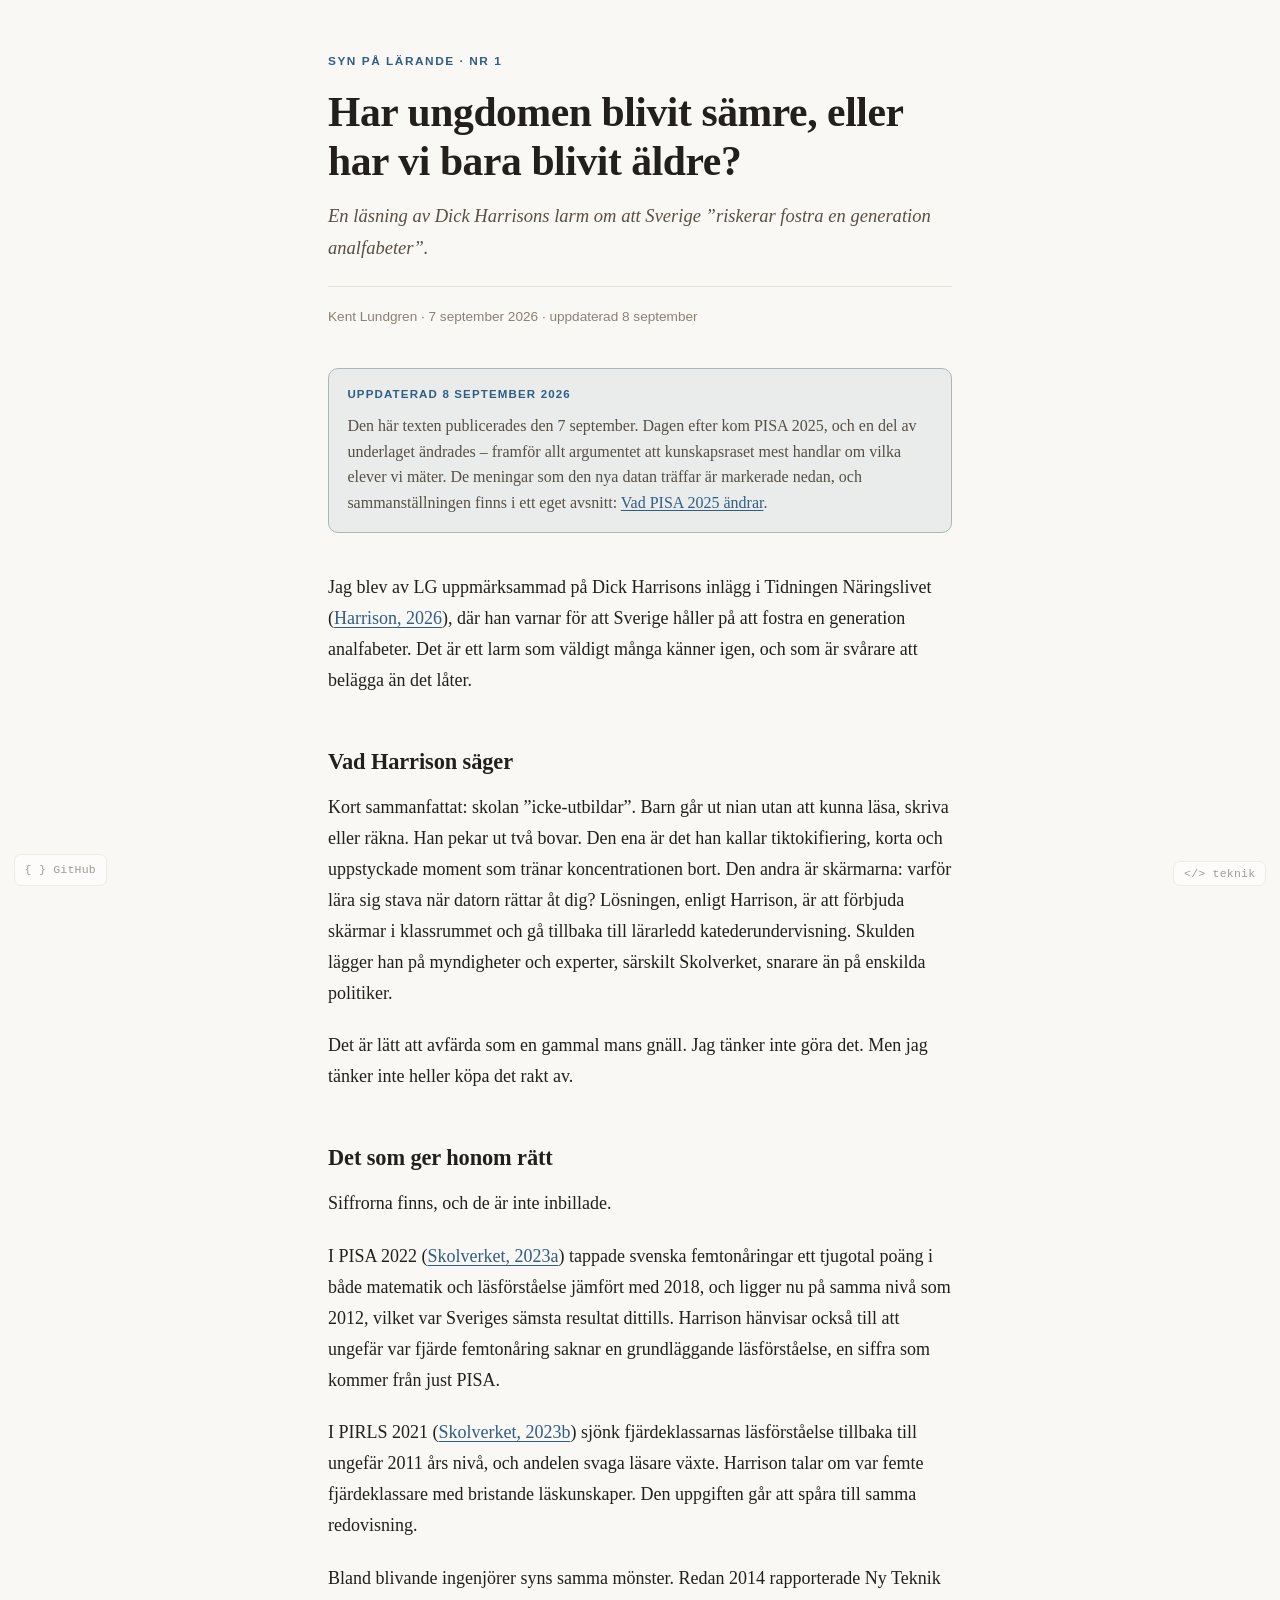
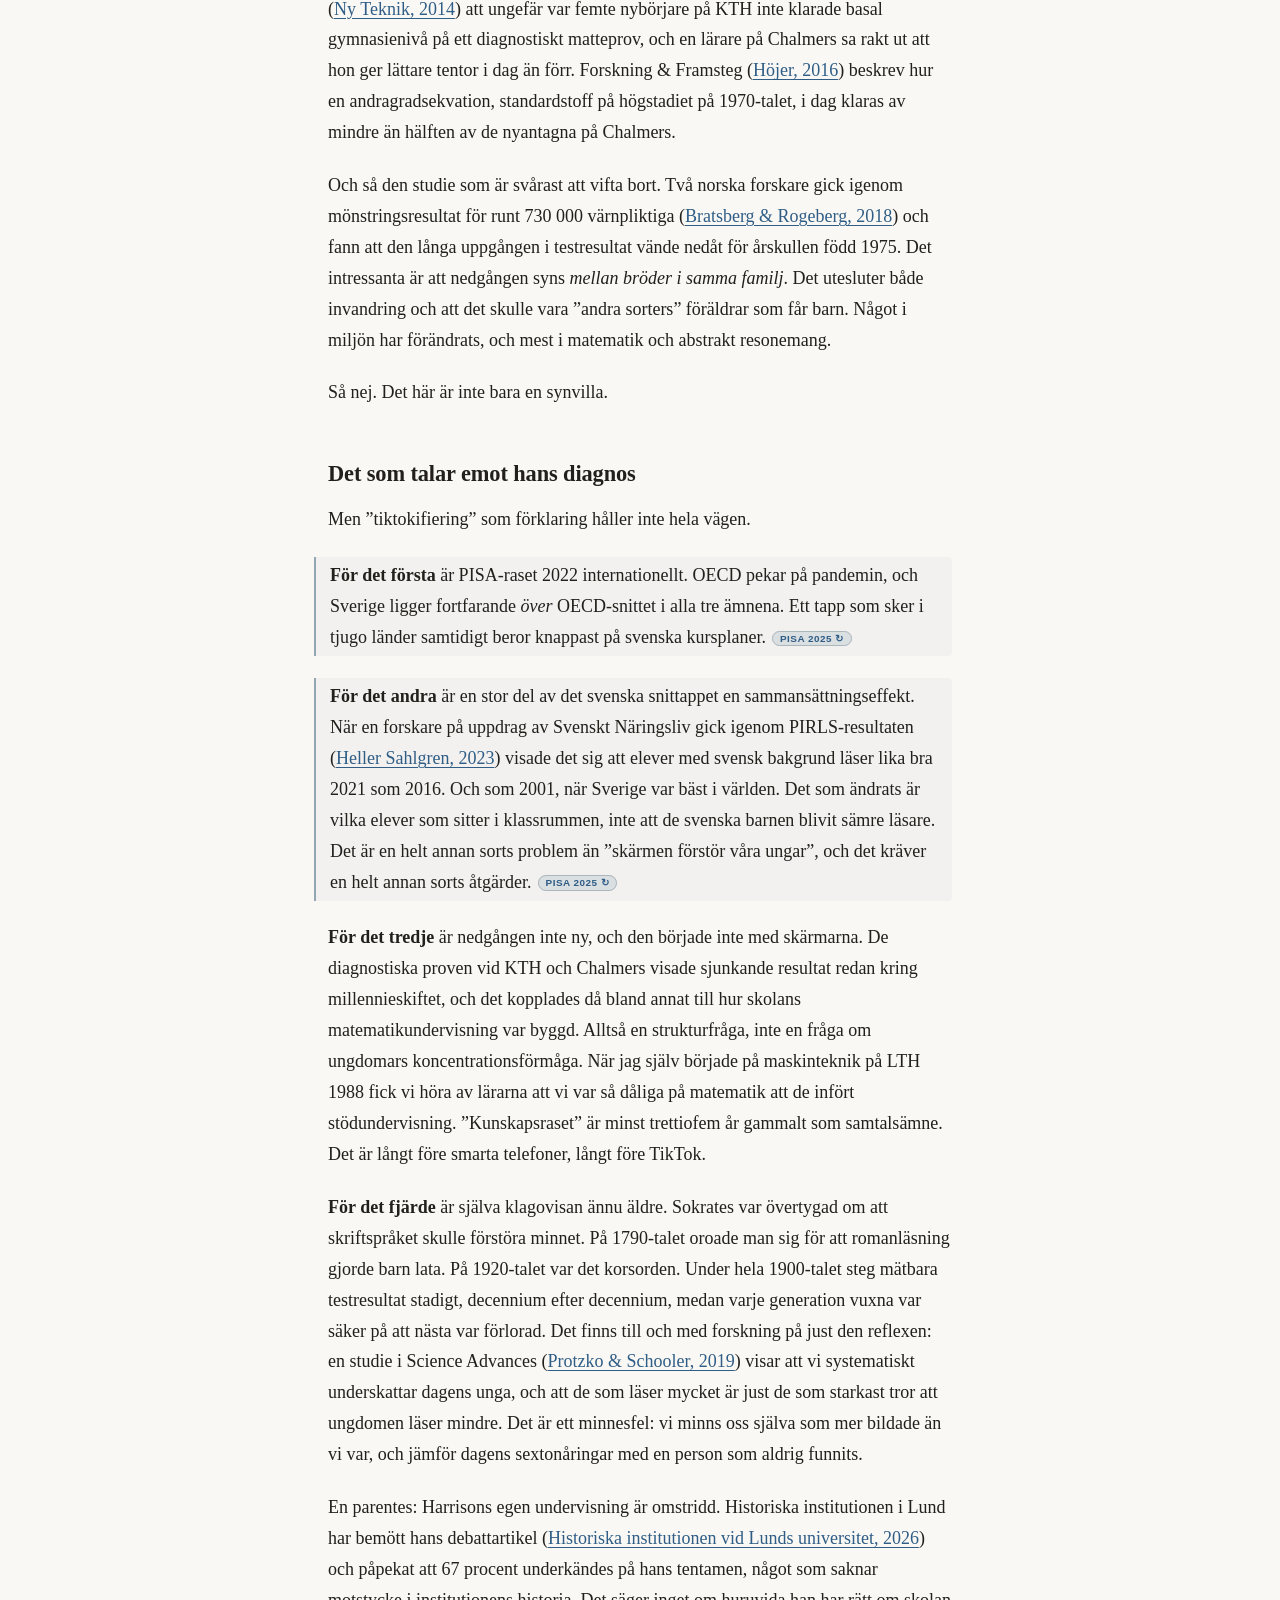
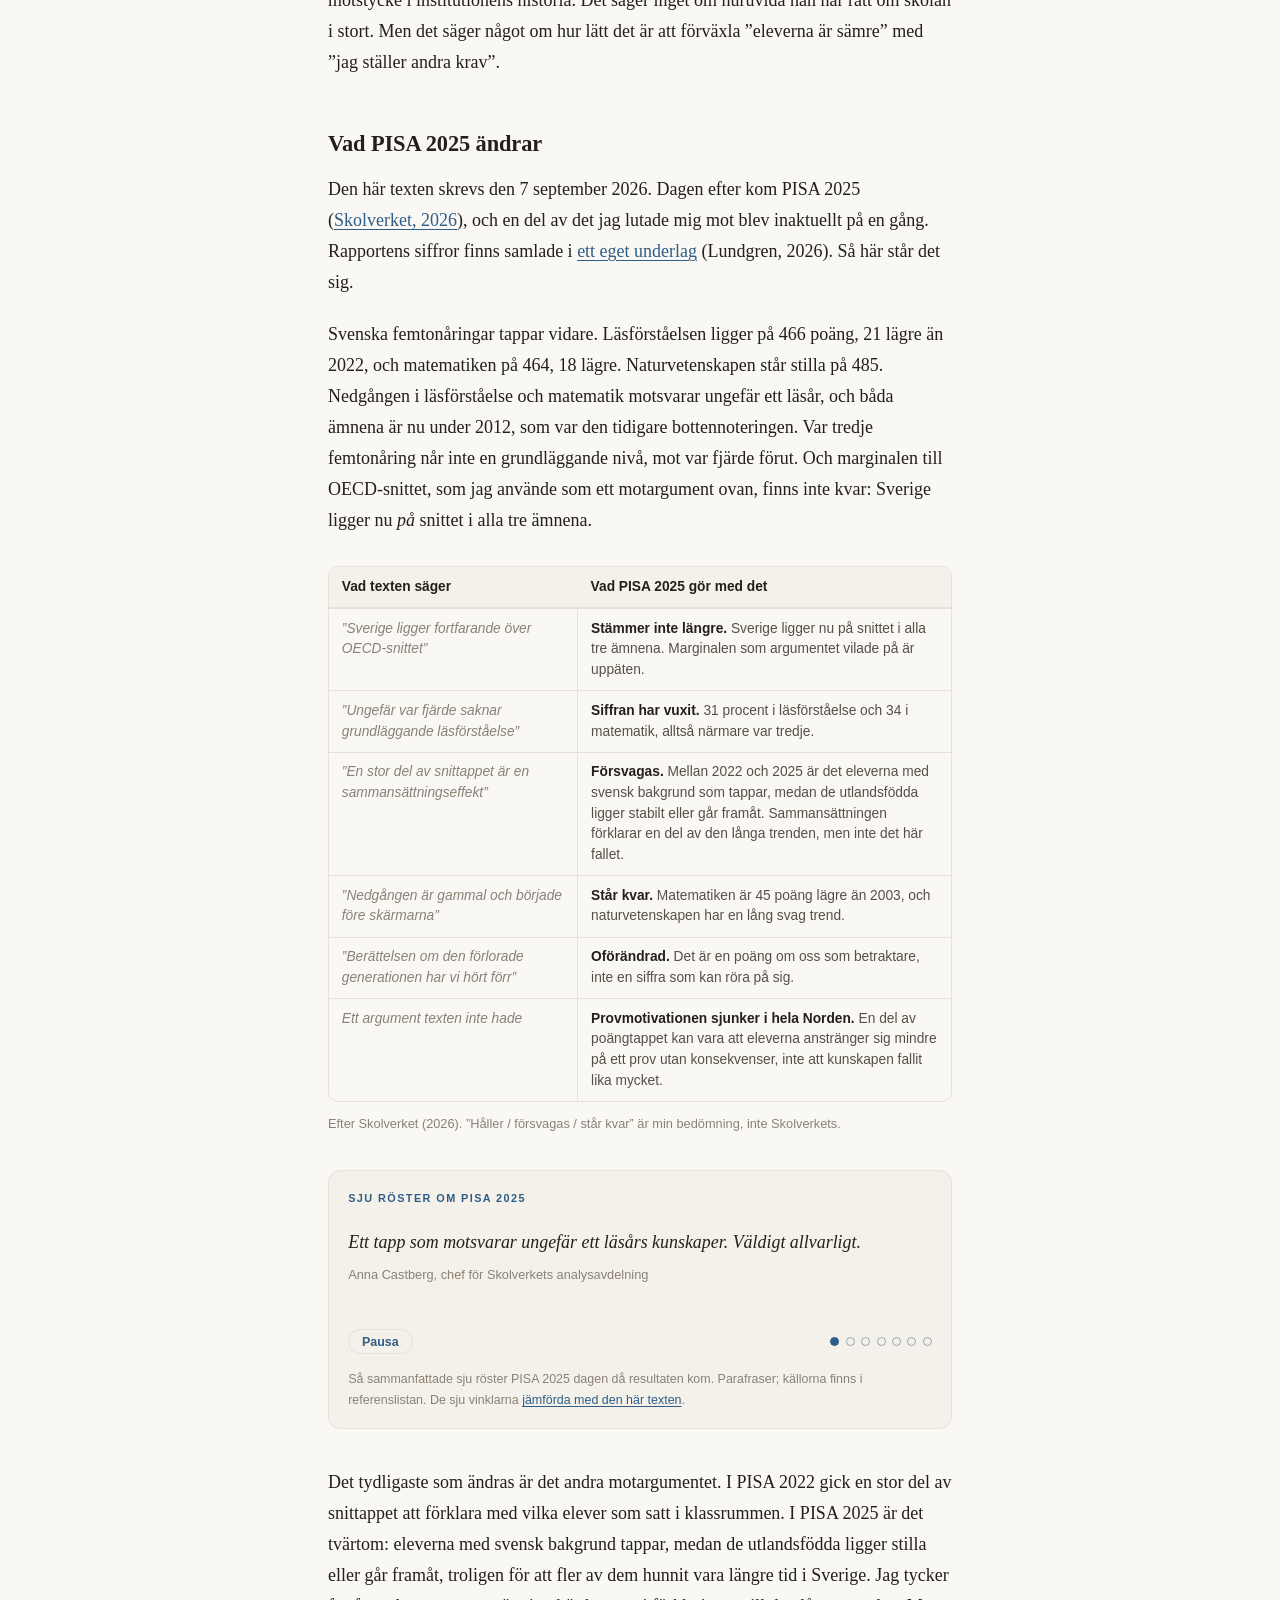
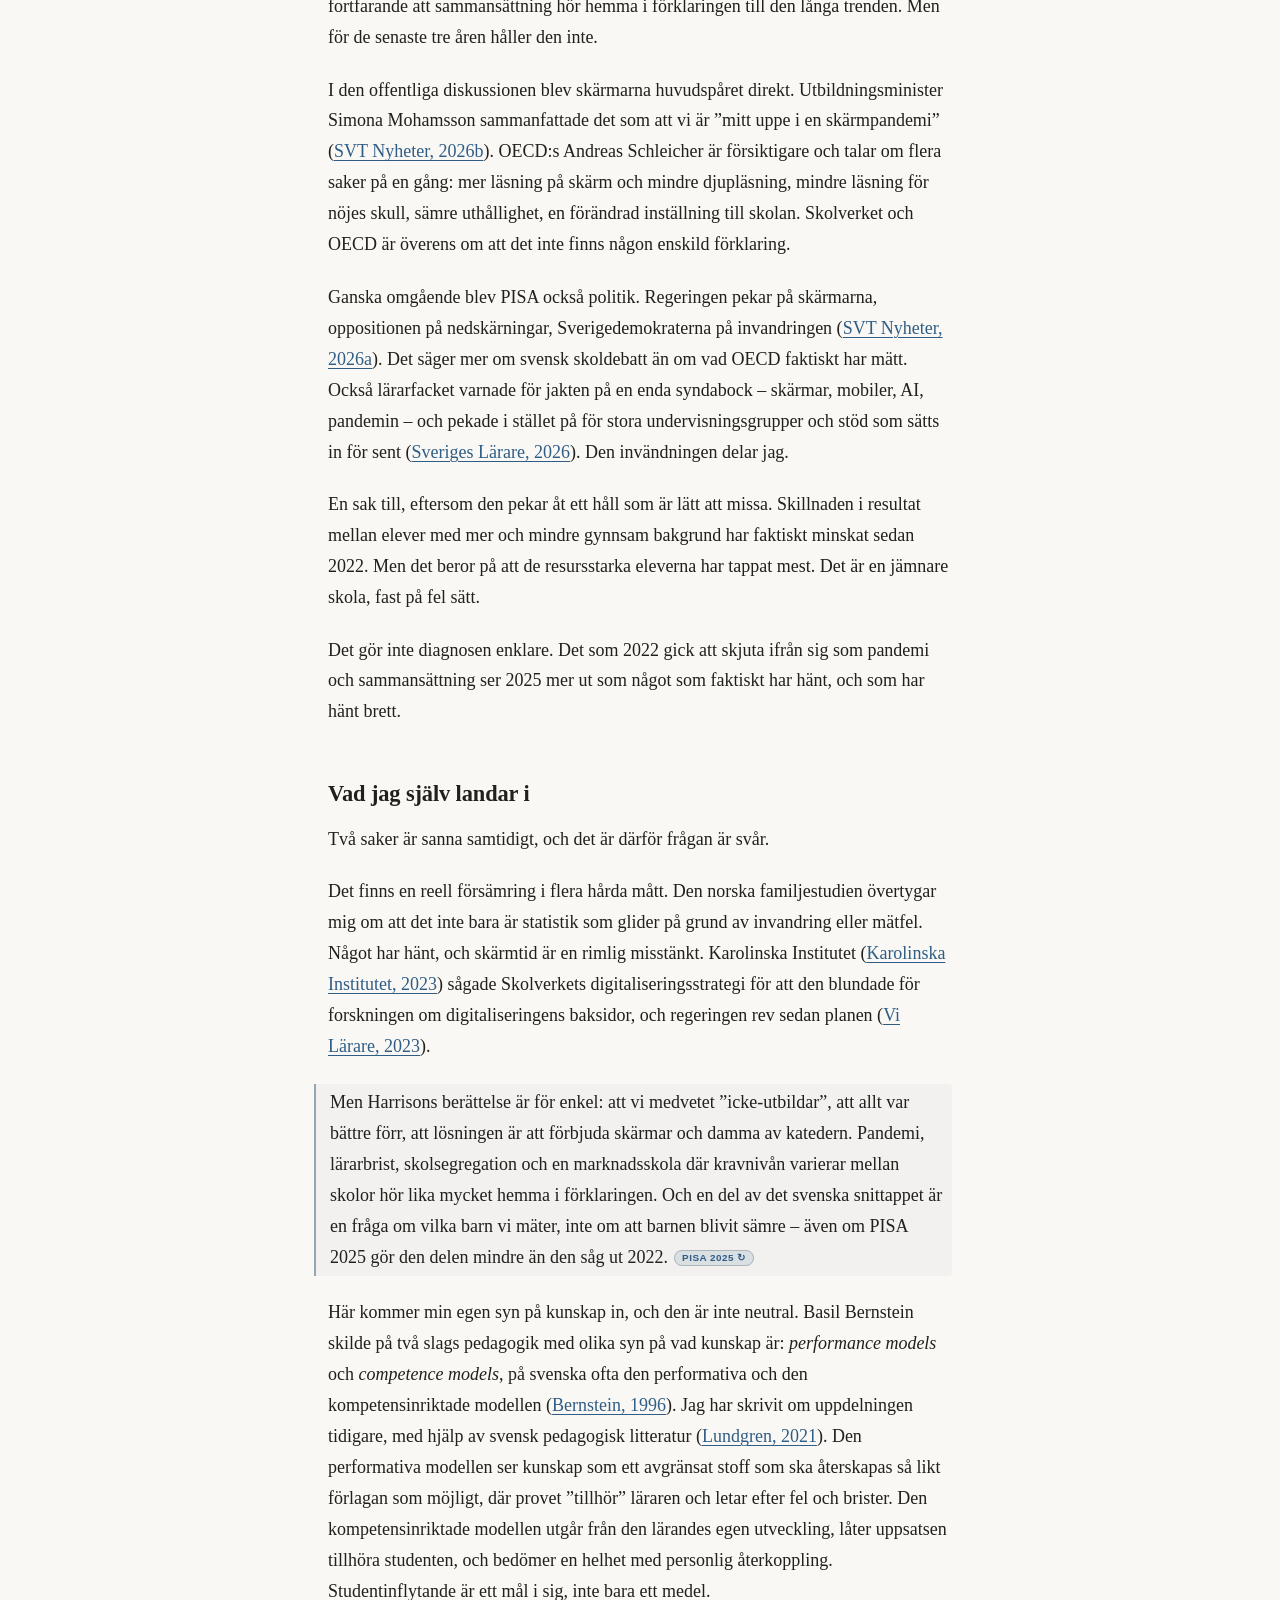
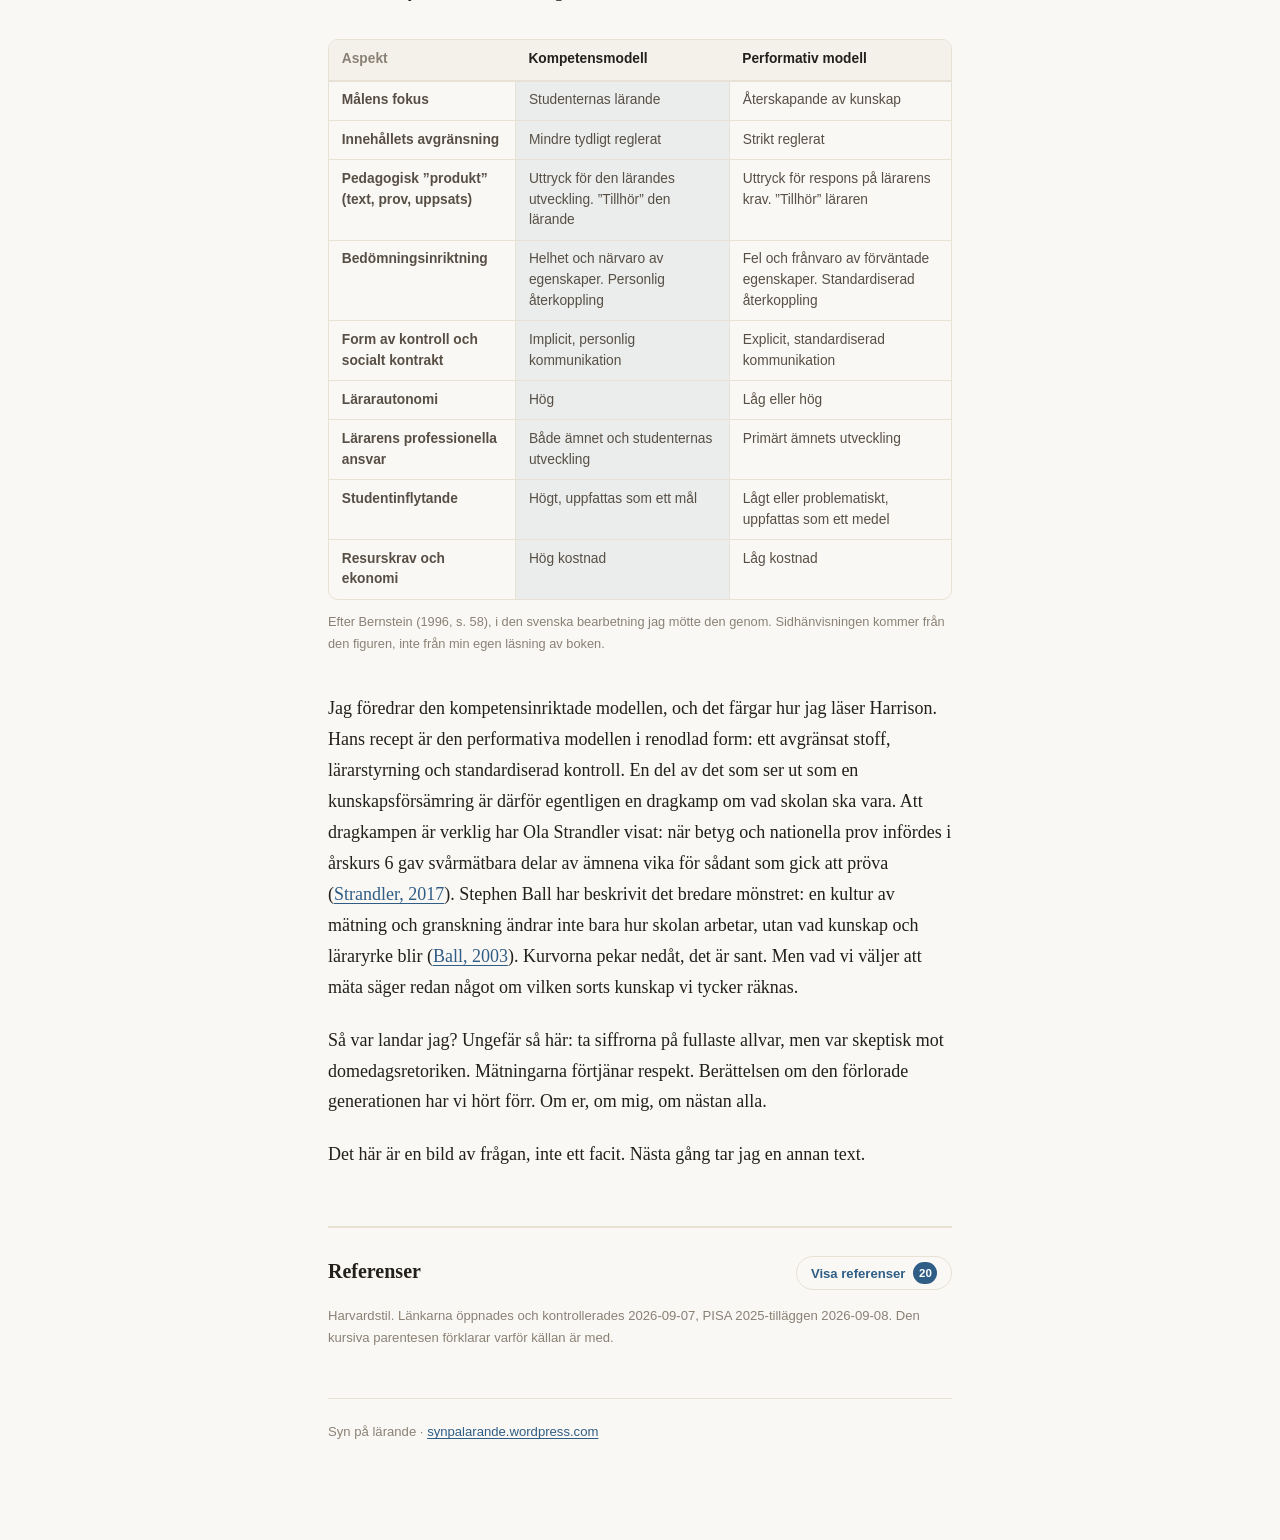
==== synpalarande/Nr1/index.html @ 724ff91c "Update index.html and pisa-2025-media-jamforelse.md for PISA 2025 enhancements - Revised the descrip" ====
<!doctype html>
<html lang="sv">
<head>
<meta charset="utf-8">
<meta name="viewport" content="width=device-width, initial-scale=1">
<title>Har ungdomen blivit sämre? Syn på lärande nr 1</title>
<meta name="description" content="En läsning av Dick Harrisons larm om att Sverige riskerar fostra en generation analfabeter. Argument för och emot, med kontrollerade källor. Uppdaterad med PISA 2025.">
<link rel="stylesheet" href="styles.css">
</head>
<body>
<article class="page">

  <header class="page__header">
    <p class="kicker">Syn på lärande &middot; Nr 1</p>
    <h1>Har ungdomen blivit sämre, eller har vi bara blivit äldre?</h1>
    <p class="lead">En läsning av Dick Harrisons larm om att Sverige &rdquo;riskerar fostra en generation analfabeter&rdquo;.</p>
    <p class="byline">Kent Lundgren &middot; 7 september 2026 &middot; uppdaterad 8 september</p>
  </header>

  <div class="prose">

    <aside class="update" aria-labelledby="update-title">
      <p class="update__flag">Uppdaterad 8 september 2026</p>
      <p id="update-title">Den här texten publicerades den 7 september. Dagen efter kom
      PISA 2025, och en del av underlaget ändrades &ndash; framför allt argumentet att
      kunskapsraset mest handlar om vilka elever vi mäter. De meningar som den nya datan
      träffar är markerade nedan, och sammanställningen finns i ett eget avsnitt:
      <a href="#Pisa2025">Vad PISA 2025 ändrar</a>.</p>
    </aside>

    <p>Jag blev av LG uppmärksammad på Dick Harrisons inlägg i Tidningen
    Näringslivet
    (<a href="https://www.tn.se/arbetsmarknad/49063/dick-harrison-sverige-riskerar-fostra-en-generation-analfabeter/" target="_blank" rel="noopener">Harrison, 2026</a>),
    där han varnar för att Sverige håller på att fostra en generation
    analfabeter. Det är ett larm som väldigt många känner igen, och som är
    svårare att belägga än det låter.</p>

    <h2 id="Harrison">Vad Harrison säger <a class="anchor" href="#Harrison" aria-label="Länk till detta avsnitt">#</a></h2>

    <p>Kort sammanfattat: skolan &rdquo;icke-utbildar&rdquo;. Barn går ut nian
    utan att kunna läsa, skriva eller räkna. Han pekar ut två bovar. Den ena är
    det han kallar tiktokifiering, korta och uppstyckade moment som tränar
    koncentrationen bort. Den andra är skärmarna: varför lära sig stava när
    datorn rättar åt dig? Lösningen, enligt Harrison, är att förbjuda skärmar i
    klassrummet och gå tillbaka till lärarledd katederundervisning. Skulden
    lägger han på myndigheter och experter, särskilt Skolverket, snarare än på
    enskilda politiker.</p>

    <p>Det är lätt att avfärda som en gammal mans gnäll. Jag tänker inte göra
    det. Men jag tänker inte heller köpa det rakt av.</p>

    <h2 id="GerHonomRatt">Det som ger honom rätt <a class="anchor" href="#GerHonomRatt" aria-label="Länk till detta avsnitt">#</a></h2>

    <p>Siffrorna finns, och de är inte inbillade.</p>

    <p>I PISA 2022
    (<a href="https://www.skolverket.se/sok-publikationer/publikationsserier/rapporter/2023/pisa-2022" target="_blank" rel="noopener">Skolverket, 2023a</a>)
    tappade svenska femtonåringar ett tjugotal poäng i både matematik och
    läsförståelse jämfört med 2018, och ligger nu på samma nivå som 2012, vilket
    var Sveriges sämsta resultat dittills. Harrison hänvisar också till att
    ungefär var fjärde femtonåring saknar en grundläggande läsförståelse, en
    siffra som kommer från just PISA.</p>

    <p>I PIRLS 2021
    (<a href="https://www.skolverket.se/sok-publikationer/publikationsserier/rapporter/2023/pirls-2021" target="_blank" rel="noopener">Skolverket, 2023b</a>)
    sjönk fjärdeklassarnas läsförståelse tillbaka till ungefär 2011 års nivå,
    och andelen svaga läsare växte. Harrison talar om var femte fjärdeklassare
    med bristande läskunskaper. Den uppgiften går att spåra till samma
    redovisning.</p>

    <p>Bland blivande ingenjörer syns samma mönster. Redan 2014 rapporterade Ny
    Teknik
    (<a href="https://www.nyteknik.se/digitalisering/dagens-teknologer-urusla-pa-matte-6398783" target="_blank" rel="noopener">Ny Teknik, 2014</a>)
    att ungefär var femte nybörjare på KTH inte klarade basal gymnasienivå på
    ett diagnostiskt matteprov, och en lärare på Chalmers sa rakt ut att hon
    ger lättare tentor i dag än förr. Forskning &amp; Framsteg
    (<a href="https://fof.se/tidning/2016/11/artikel/aven-de-basta-blir-samre" target="_blank" rel="noopener">Höjer, 2016</a>)
    beskrev hur en andragradsekvation, standardstoff på högstadiet på
    1970-talet, i dag klaras av mindre än hälften av de nyantagna på
    Chalmers.</p>

    <p>Och så den studie som är svårast att vifta bort. Två norska forskare gick
    igenom mönstringsresultat för runt 730 000 värnpliktiga
    (<a href="https://doi.org/10.1073/pnas.1718793115" target="_blank" rel="noopener">Bratsberg &amp; Rogeberg, 2018</a>)
    och fann att den långa uppgången i testresultat vände nedåt för årskullen
    född 1975. Det intressanta är att nedgången syns <em>mellan bröder i samma
    familj</em>. Det utesluter både invandring och att det skulle vara
    &rdquo;andra sorters&rdquo; föräldrar som får barn. Något i miljön har
    förändrats, och mest i matematik och abstrakt resonemang.</p>

    <p>Så nej. Det här är inte bara en synvilla.</p>

    <h2 id="TalarEmot">Det som talar emot hans diagnos <a class="anchor" href="#TalarEmot" aria-label="Länk till detta avsnitt">#</a></h2>

    <p>Men &rdquo;tiktokifiering&rdquo; som förklaring håller inte hela vägen.</p>

    <p class="revised"><strong>För det första</strong> är PISA-raset 2022
    internationellt. OECD pekar på pandemin, och Sverige ligger fortfarande
    <em>över</em> OECD-snittet i alla tre ämnena. Ett tapp som sker i tjugo länder
    samtidigt beror knappast på svenska kursplaner.<a class="rev-note" href="#Pisa2025">PISA&nbsp;2025&nbsp;&#8635;</a></p>

    <p class="revised"><strong>För det andra</strong> är en stor del av det svenska
    snittappet en sammansättningseffekt. När en forskare på uppdrag av Svenskt
    Näringsliv gick igenom PIRLS-resultaten
    (<a href="https://www.svensktnaringsliv.se/sakomraden/utbildning/svenska-fjardeklassares-lasforstaelse-trender-och-forklaringar_1204234.html" target="_blank" rel="noopener">Heller Sahlgren, 2023</a>)
    visade det sig att elever med svensk bakgrund läser lika bra 2021 som 2016.
    Och som 2001, när Sverige var bäst i världen. Det som ändrats är vilka
    elever som sitter i klassrummen, inte att de svenska barnen blivit sämre
    läsare. Det är en helt annan sorts problem än &rdquo;skärmen förstör våra
    ungar&rdquo;, och det kräver en helt annan sorts åtgärder.<a class="rev-note" href="#Pisa2025">PISA&nbsp;2025&nbsp;&#8635;</a></p>

    <p><strong>För det tredje</strong> är nedgången inte ny, och den började
    inte med skärmarna. De diagnostiska proven vid KTH och Chalmers visade
    sjunkande resultat redan kring millennieskiftet, och det kopplades då bland
    annat till hur skolans matematikundervisning var byggd. Alltså en
    strukturfråga, inte en fråga om ungdomars koncentrationsförmåga. När jag
    själv började på maskinteknik på LTH 1988 fick vi höra av lärarna att vi
    var så dåliga på matematik att de infört stödundervisning.
    &rdquo;Kunskapsraset&rdquo; är minst trettiofem år gammalt som samtalsämne.
    Det är långt före smarta telefoner, långt före TikTok.</p>

    <p><strong>För det fjärde</strong> är själva klagovisan ännu äldre. Sokrates
    var övertygad om att skriftspråket skulle förstöra minnet. På 1790-talet
    oroade man sig för att romanläsning gjorde barn lata. På 1920-talet var det
    korsorden. Under hela 1900-talet steg mätbara testresultat stadigt,
    decennium efter decennium, medan varje generation vuxna var säker på att
    nästa var förlorad. Det finns till och med forskning på just den reflexen:
    en studie i Science Advances
    (<a href="https://doi.org/10.1126/sciadv.aav5916" target="_blank" rel="noopener">Protzko &amp; Schooler, 2019</a>)
    visar att vi systematiskt underskattar dagens unga, och att de som läser
    mycket är just de som starkast tror att ungdomen läser mindre. Det är ett
    minnesfel: vi minns oss själva som mer bildade än vi var, och jämför dagens
    sextonåringar med en person som aldrig funnits.</p>

    <p>En parentes: Harrisons egen undervisning är omstridd. Historiska
    institutionen i Lund har bemött hans debattartikel
    (<a href="https://www.historiska.lu.se/article/historiska-institutionens-svar-paa-dick-harrisons-debattartikel-i-svd/" target="_blank" rel="noopener">Historiska institutionen vid Lunds universitet, 2026</a>)
    och påpekat att 67 procent underkändes på hans tentamen, något som saknar
    motstycke i institutionens historia. Det säger inget om huruvida han har
    rätt om skolan i stort. Men det säger något om hur lätt det är att förväxla
    &rdquo;eleverna är sämre&rdquo; med &rdquo;jag ställer andra krav&rdquo;.</p>

    <h2 id="Pisa2025">Vad PISA 2025 ändrar <a class="anchor" href="#Pisa2025" aria-label="Länk till detta avsnitt">#</a></h2>

    <p>Den här texten skrevs den 7 september 2026. Dagen efter kom PISA 2025
    (<a href="https://www.skolverket.se/sok-publikationer/publikationsserier/rapporter/2026/pisa-2025" target="_blank" rel="noopener">Skolverket, 2026</a>),
    och en del av det jag lutade mig mot blev inaktuellt på en gång. Rapportens siffror
    finns samlade i
    <a href="https://github.com/kentlundgren/Studier/blob/main/synpalarande/Nr1/pisa-2025-sammanfattning.md" target="_blank" rel="noopener">ett eget underlag</a>
    (Lundgren, 2026). Så här står det sig.</p>

    <p>Svenska femtonåringar tappar vidare. Läsförståelsen ligger på 466 poäng, 21
    lägre än 2022, och matematiken på 464, 18 lägre. Naturvetenskapen står stilla på
    485. Nedgången i läsförståelse och matematik motsvarar ungefär ett läsår, och båda
    ämnena är nu under 2012, som var den tidigare bottennoteringen. Var tredje
    femtonåring når inte en grundläggande nivå, mot var fjärde förut. Och marginalen
    till OECD-snittet, som jag använde som ett motargument ovan, finns inte kvar:
    Sverige ligger nu <em>på</em> snittet i alla tre ämnena.</p>

    <figure class="changes">
      <div class="changes__scroll">
        <table>
          <thead>
            <tr>
              <th scope="col">Vad texten säger</th>
              <th scope="col">Vad PISA 2025 gör med det</th>
            </tr>
          </thead>
          <tbody>
            <tr>
              <td>&rdquo;Sverige ligger fortfarande över OECD-snittet&rdquo;</td>
              <td><b>Stämmer inte längre.</b> Sverige ligger nu på snittet i alla tre
              ämnena. Marginalen som argumentet vilade på är uppäten.</td>
            </tr>
            <tr>
              <td>&rdquo;Ungefär var fjärde saknar grundläggande läsförståelse&rdquo;</td>
              <td><b>Siffran har vuxit.</b> 31 procent i läsförståelse och 34 i
              matematik, alltså närmare var tredje.</td>
            </tr>
            <tr>
              <td>&rdquo;En stor del av snittappet är en sammansättningseffekt&rdquo;</td>
              <td><b>Försvagas.</b> Mellan 2022 och 2025 är det eleverna med svensk
              bakgrund som tappar, medan de utlandsfödda ligger stabilt eller går
              framåt. Sammansättningen förklarar en del av den långa trenden, men inte
              det här fallet.</td>
            </tr>
            <tr>
              <td>&rdquo;Nedgången är gammal och började före skärmarna&rdquo;</td>
              <td><b>Står kvar.</b> Matematiken är 45 poäng lägre än 2003, och
              naturvetenskapen har en lång svag trend.</td>
            </tr>
            <tr>
              <td>&rdquo;Berättelsen om den förlorade generationen har vi hört förr&rdquo;</td>
              <td><b>Oförändrad.</b> Det är en poäng om oss som betraktare, inte en
              siffra som kan röra på sig.</td>
            </tr>
            <tr>
              <td>Ett argument texten inte hade</td>
              <td><b>Provmotivationen sjunker i hela Norden.</b> En del av poängtappet
              kan vara att eleverna anstränger sig mindre på ett prov utan
              konsekvenser, inte att kunskapen fallit lika mycket.</td>
            </tr>
          </tbody>
        </table>
      </div>
      <figcaption>Efter Skolverket (2026). &rdquo;Håller / försvagas / står kvar&rdquo;
      är min bedömning, inte Skolverkets.</figcaption>
    </figure>

    <figure class="voices" aria-label="Sju röster om PISA 2025">
      <p class="voices__kicker">Sju röster om PISA 2025</p>
      <div class="voices__frame">
        <ul class="voices__list" id="voicesList">
          <li class="voices__item is-active">
            <blockquote>Ett tapp som motsvarar ungefär ett läsårs kunskaper. Väldigt allvarligt.</blockquote>
            <cite>Anna Castberg, chef för Skolverkets analysavdelning</cite>
          </li>
          <li class="voices__item">
            <blockquote>Ingen enskild förklaring. Mer skärmläsning, mindre lustläsning, sämre uthållighet, en ändrad syn på skolan.</blockquote>
            <cite>Andreas Schleicher, utbildningschef på OECD</cite>
          </li>
          <li class="voices__item">
            <blockquote>Vi är mitt uppe i en skärmpandemi.</blockquote>
            <cite>Simona Mohamsson (L), utbildningsminister</cite>
          </li>
          <li class="voices__item">
            <blockquote>Ett nationellt nödläge. Regeringen har svikit skolan med nedskärningar i stället för satsningar.</blockquote>
            <cite>Magdalena Andersson (S), oppositionsledare</cite>
          </li>
          <li class="voices__item">
            <blockquote>Massinvandringen är den viktigaste förklaringen till tappet.</blockquote>
            <cite>Jimmie Åkesson (SD), partiledare</cite>
          </li>
          <li class="voices__item">
            <blockquote>Inga fler bortförklaringar. Mindre grupper och stöd i tid, inte jakt på syndabockar.</blockquote>
            <cite>Anna Olskog, ordförande för Sveriges Lärare</cite>
          </li>
          <li class="voices__item">
            <blockquote>Ta siffrorna på fullaste allvar. Var skeptisk mot domedagsretoriken.</blockquote>
            <cite>Kent Lundgren, den här texten</cite>
          </li>
        </ul>
      </div>
      <div class="voices__controls">
        <button type="button" class="voices__toggle" id="voicesToggle" aria-label="Pausa den växlande skylten">Pausa</button>
        <div class="voices__dots" id="voicesDots" aria-label="Välj röst"></div>
      </div>
      <figcaption>Så sammanfattade sju röster PISA 2025 dagen då resultaten kom.
      Parafraser; källorna finns i referenslistan. De sju vinklarna
      <a href="https://github.com/kentlundgren/Studier/blob/main/synpalarande/Nr1/pisa-2025-media-jamforelse.md" target="_blank" rel="noopener">jämförda med den här texten</a>.</figcaption>
    </figure>

    <p>Det tydligaste som ändras är det andra motargumentet. I PISA 2022 gick en stor
    del av snittappet att förklara med vilka elever som satt i klassrummen. I PISA 2025
    är det tvärtom: eleverna med svensk bakgrund tappar, medan de utlandsfödda ligger
    stilla eller går framåt, troligen för att fler av dem hunnit vara längre tid i
    Sverige. Jag tycker fortfarande att sammansättning hör hemma i förklaringen till
    den långa trenden. Men för de senaste tre åren håller den inte.</p>

    <p>I den offentliga diskussionen blev skärmarna huvudspåret direkt.
    Utbildningsminister Simona Mohamsson sammanfattade det som att vi är &rdquo;mitt
    uppe i en skärmpandemi&rdquo;
    (<a href="https://www.svt.se/nyheter/inrikes/historiskt-daligt-resultat-i-arets-pisa-matning" target="_blank" rel="noopener">SVT Nyheter, 2026b</a>).
    OECD:s Andreas Schleicher är försiktigare och talar om flera saker på en gång: mer
    läsning på skärm och mindre djupläsning, mindre läsning för nöjes skull, sämre
    uthållighet, en förändrad inställning till skolan. Skolverket och OECD är överens
    om att det inte finns någon enskild förklaring.</p>

    <p>Ganska omgående blev PISA också politik. Regeringen pekar på skärmarna,
    oppositionen på nedskärningar, Sverigedemokraterna på invandringen
    (<a href="https://www.svt.se/nyheter/inrikes/andersson-s-om-pisaresultatet-nationellt-nodlage" target="_blank" rel="noopener">SVT Nyheter, 2026a</a>).
    Det säger mer om svensk skoldebatt än om vad OECD faktiskt har mätt. Också
    lärarfacket varnade för jakten på en enda syndabock &ndash; skärmar, mobiler, AI,
    pandemin &ndash; och pekade i stället på för stora undervisningsgrupper och stöd
    som sätts in för sent
    (<a href="https://www.svt.se/nyheter/inrikes/sveriges-larare-kraver-atgarder-man-har-gjort-fel-prioriteringar" target="_blank" rel="noopener">Sveriges Lärare, 2026</a>).
    Den invändningen delar jag.</p>

    <p>En sak till, eftersom den pekar åt ett håll som är lätt att missa. Skillnaden i
    resultat mellan elever med mer och mindre gynnsam bakgrund har faktiskt minskat
    sedan 2022. Men det beror på att de resursstarka eleverna har tappat mest. Det är
    en jämnare skola, fast på fel sätt.</p>

    <p>Det gör inte diagnosen enklare. Det som 2022 gick att skjuta ifrån sig som
    pandemi och sammansättning ser 2025 mer ut som något som faktiskt har hänt, och
    som har hänt brett.</p>

    <h2 id="VadJagLandarI">Vad jag själv landar i <a class="anchor" href="#VadJagLandarI" aria-label="Länk till detta avsnitt">#</a></h2>

    <p>Två saker är sanna samtidigt, och det är därför frågan är svår.</p>

    <p>Det finns en reell försämring i flera hårda mått. Den norska
    familjestudien övertygar mig om att det inte bara är statistik som glider på
    grund av invandring eller mätfel. Något har hänt, och skärmtid är en rimlig
    misstänkt. Karolinska Institutet
    (<a href="https://www.regeringen.se/contentassets/d818e658071b49cbb1a75a6b11fa725d/karolinskainstitutet.pdf" target="_blank" rel="noopener">Karolinska Institutet, 2023</a>)
    sågade Skolverkets digitaliseringsstrategi för att den blundade för
    forskningen om digitaliseringens baksidor, och regeringen rev sedan planen
    (<a href="https://www.vilarare.se/nyheter/digitalisering/efter-kritiken-regeringen-river-skolverkets-digitala-plan/" target="_blank" rel="noopener">Vi Lärare, 2023</a>).</p>

    <p class="revised">Men Harrisons berättelse är för enkel: att vi medvetet
    &rdquo;icke-utbildar&rdquo;, att allt var bättre förr, att lösningen är att
    förbjuda skärmar och damma av katedern. Pandemi, lärarbrist, skolsegregation
    och en marknadsskola där kravnivån varierar mellan skolor hör lika mycket
    hemma i förklaringen. Och en del av det svenska snittappet är en fråga om vilka
    barn vi mäter, inte om att barnen blivit sämre &ndash; även om PISA 2025 gör den
    delen mindre än den såg ut 2022.<a class="rev-note" href="#Pisa2025">PISA&nbsp;2025&nbsp;&#8635;</a></p>

    <p>Här kommer min egen syn på kunskap in, och den är inte neutral. Basil
    Bernstein skilde på två slags pedagogik med olika syn på vad kunskap är:
    <em>performance models</em> och <em>competence models</em>, på svenska ofta
    den performativa och den kompetensinriktade modellen
    (<a href="https://archive.org/details/pedagogysymbolic0000bern" target="_blank" rel="noopener">Bernstein, 1996</a>).
    Jag har skrivit om uppdelningen tidigare, med hjälp av svensk pedagogisk
    litteratur
    (<a href="https://synpalarande.wordpress.com/2021/02/10/larande-performativ-diskurs-eller-performativ-karaktar/" target="_blank" rel="noopener">Lundgren, 2021</a>).
    Den performativa modellen ser kunskap som ett avgränsat stoff som ska
    återskapas så likt förlagan som möjligt, där provet &rdquo;tillhör&rdquo;
    läraren och letar efter fel och brister. Den kompetensinriktade modellen
    utgår från den lärandes egen utveckling, låter uppsatsen tillhöra studenten,
    och bedömer en helhet med personlig återkoppling. Studentinflytande är ett
    mål i sig, inte bara ett medel.</p>

    <figure class="compare">
      <div class="compare__scroll">
        <table>
          <thead>
            <tr>
              <th scope="col">Aspekt</th>
              <th scope="col">Kompetensmodell</th>
              <th scope="col">Performativ modell</th>
            </tr>
          </thead>
          <tbody>
            <tr>
              <th scope="row">Målens fokus</th>
              <td>Studenternas lärande</td>
              <td>Återskapande av kunskap</td>
            </tr>
            <tr>
              <th scope="row">Innehållets avgränsning</th>
              <td>Mindre tydligt reglerat</td>
              <td>Strikt reglerat</td>
            </tr>
            <tr>
              <th scope="row">Pedagogisk &rdquo;produkt&rdquo; (text, prov, uppsats)</th>
              <td>Uttryck för den lärandes utveckling. &rdquo;Tillhör&rdquo; den lärande</td>
              <td>Uttryck för respons på lärarens krav. &rdquo;Tillhör&rdquo; läraren</td>
            </tr>
            <tr>
              <th scope="row">Bedömningsinriktning</th>
              <td>Helhet och närvaro av egenskaper. Personlig återkoppling</td>
              <td>Fel och frånvaro av förväntade egenskaper. Standardiserad återkoppling</td>
            </tr>
            <tr>
              <th scope="row">Form av kontroll och socialt kontrakt</th>
              <td>Implicit, personlig kommunikation</td>
              <td>Explicit, standardiserad kommunikation</td>
            </tr>
            <tr>
              <th scope="row">Lärarautonomi</th>
              <td>Hög</td>
              <td>Låg eller hög</td>
            </tr>
            <tr>
              <th scope="row">Lärarens professionella ansvar</th>
              <td>Både ämnet och studenternas utveckling</td>
              <td>Primärt ämnets utveckling</td>
            </tr>
            <tr>
              <th scope="row">Studentinflytande</th>
              <td>Högt, uppfattas som ett mål</td>
              <td>Lågt eller problematiskt, uppfattas som ett medel</td>
            </tr>
            <tr>
              <th scope="row">Resurskrav och ekonomi</th>
              <td>Hög kostnad</td>
              <td>Låg kostnad</td>
            </tr>
          </tbody>
        </table>
      </div>
      <figcaption>Efter Bernstein (1996, s. 58), i den svenska bearbetning jag
      mötte den genom. Sidhänvisningen kommer från den figuren, inte från min
      egen läsning av boken.</figcaption>
    </figure>

    <p>Jag föredrar den kompetensinriktade modellen, och det färgar hur jag
    läser Harrison. Hans recept är den performativa modellen i renodlad form:
    ett avgränsat stoff, lärarstyrning och standardiserad kontroll. En del av
    det som ser ut som en kunskapsförsämring är därför egentligen en dragkamp
    om vad skolan ska vara. Att dragkampen är verklig har Ola Strandler visat:
    när betyg och nationella prov infördes i årskurs 6 gav svårmätbara delar av
    ämnena vika för sådant som gick att pröva
    (<a href="https://www.skolporten.se/forskning/avhandling/performativa-lararpraktiker/" target="_blank" rel="noopener">Strandler, 2017</a>).
    Stephen Ball har beskrivit det bredare mönstret: en kultur av mätning och
    granskning ändrar inte bara hur skolan arbetar, utan vad kunskap och
    läraryrke blir
    (<a href="https://doi.org/10.1080/0268093022000043065" target="_blank" rel="noopener">Ball, 2003</a>).
    Kurvorna pekar nedåt, det är sant. Men vad vi väljer att mäta säger redan
    något om vilken sorts kunskap vi tycker räknas.</p>

    <p>Så var landar jag? Ungefär så här: ta siffrorna på fullaste allvar, men
    var skeptisk mot domedagsretoriken. Mätningarna förtjänar respekt.
    Berättelsen om den förlorade generationen har vi hört förr. Om er, om mig,
    om nästan alla.</p>

    <p>Det här är en bild av frågan, inte ett facit. Nästa gång tar jag en annan
    text.</p>

  </div>

  <section class="refs" aria-labelledby="Referenser">
    <div class="refs__bar">
      <h2 id="Referenser">Referenser <a class="anchor" href="#Referenser" aria-label="Länk till detta avsnitt">#</a></h2>
      <button type="button" class="refs__toggle" id="refsToggle" aria-expanded="true" aria-controls="refs-list">
        <span class="refs__toggle-text">Dölj referenser</span>
        <span class="refs__count">20</span>
      </button>
    </div>

    <p class="refs__note">Harvardstil. Länkarna öppnades och kontrollerades
    2026-09-07, PISA 2025-tilläggen 2026-09-08. Den kursiva parentesen förklarar
    varför källan är med.</p>

    <div class="refs__list" id="refs-list">

      <p id="ref-ball">Ball, S. J. (2003) The teacher's soul and the terrors of
      performativity. Journal of Education Policy, 18(2), 215&ndash;228. DOI:
      <a href="https://doi.org/10.1080/0268093022000043065" target="_blank" rel="noopener">https://doi.org/10.1080/0268093022000043065</a>
      (DOI kontrollerad 2026-09-07; fulltext bakom betalvägg).
      <em>(Beskriver performativitet som en styrform: mätning, granskning och
      standardiserade prestationer som förändrar inte bara hur skolan arbetar
      utan vad kunskap och läraryrket är. Den kritiska sidan av den performativa
      modellen, och stöd för att modellvalet är en verklig sak och inte bara en
      akademisk distinktion.)</em></p>

      <p id="ref-bernstein">Bernstein, B. (1996) Pedagogy, Symbolic Control and
      Identity: Theory, Research, Critique. London: Taylor &amp; Francis. ISBN
      9780748403721. Digitalt (lån/läsning):
      <a href="https://archive.org/details/pedagogysymbolic0000bern" target="_blank" rel="noopener">https://archive.org/details/pedagogysymbolic0000bern</a>
      (kontrollerad 2026-09-07).
      <em>(Primärkällan för motsatsparet. Bernstein skiljer på
      &rdquo;performance models&rdquo; och &rdquo;competence models&rdquo; av
      pedagogik, sammanfattat i en tabell (s. 58) som senare pedagogisk
      litteratur, även den svenska, har återgett och vidareutvecklat.
      Kompetensmodellen sätter den lärandes utveckling, helhetsbedömning och
      studentinflytande i centrum. Det är den modellen jag lutar åt.)</em></p>

      <p id="ref-bratsberg">Bratsberg, B. &amp; Rogeberg, O. (2018) Flynn effect
      and its reversal are both environmentally caused. Proceedings of the
      National Academy of Sciences, 115(26), s. 6674&ndash;6678. DOI:
      <a href="https://doi.org/10.1073/pnas.1718793115" target="_blank" rel="noopener">https://doi.org/10.1073/pnas.1718793115</a>
      (DOI kontrollerad 2026-09-07; fulltext bakom betalvägg).
      <em>(Registerstudie av runt 730 000 norska värnpliktigas
      mönstringsresultat. Visar att både uppgången och den senare nedgången i
      testresultat syns inom syskonskaror, och alltså beror på miljöfaktorer
      snarare än på ändrad befolkningssammansättning. Det tyngsta belägget i
      texten för att nedgången är verklig.)</em></p>

      <p id="ref-harrison">Harrison, D. (2026) Dick Harrison: Sverige riskerar
      fostra en generation analfabeter. Intervju och debattext, Tidningen
      Näringslivet. Tillgänglig på:
      <a href="https://www.tn.se/arbetsmarknad/49063/dick-harrison-sverige-riskerar-fostra-en-generation-analfabeter/" target="_blank" rel="noopener">https://www.tn.se/arbetsmarknad/49063/dick-harrison-sverige-riskerar-fostra-en-generation-analfabeter/</a>
      (hämtad 2026-09-07).
      <em>(Texten som hela genomgången utgår från. Harrisons larm om skärmar,
      &rdquo;tiktokifiering&rdquo; och en skola som &rdquo;icke-utbildar&rdquo;.
      Bygger på hans bok</em> Förbjuden att läsa<em>.)</em></p>

      <p id="ref-heller">Heller Sahlgren, G. (2023) Svenska fjärdeklassares
      läsförståelse: trender och förklaringar. Rapport, Svenskt Näringsliv,
      27 oktober 2023. Tillgänglig på:
      <a href="https://www.svensktnaringsliv.se/sakomraden/utbildning/svenska-fjardeklassares-lasforstaelse-trender-och-forklaringar_1204234.html" target="_blank" rel="noopener">https://www.svensktnaringsliv.se/sakomraden/utbildning/svenska-fjardeklassares-lasforstaelse-trender-och-forklaringar_1204234.html</a>
      (hämtad 2026-09-07).
      <em>(Argumenterar för att nedgången i PIRLS huvudsakligen är en
      demografisk sammansättningseffekt, att elever med svensk bakgrund läser
      som 2001, och att nedgången inte beror på försämrad undervisning. Utgiven
      av en partsintressent, vilket är värt att väga in.)</em></p>

      <p id="ref-historiska">Historiska institutionen vid Lunds universitet
      (2026) Historiska institutionens svar på Dick Harrisons debattartikel i
      SvD. Uttalande, Lunds universitet. Tillgänglig på:
      <a href="https://www.historiska.lu.se/article/historiska-institutionens-svar-paa-dick-harrisons-debattartikel-i-svd/" target="_blank" rel="noopener">https://www.historiska.lu.se/article/historiska-institutionens-svar-paa-dick-harrisons-debattartikel-i-svd/</a>
      (hämtad 2026-09-07).
      <em>(Motbild från Harrisons egen institution. Handlar mest om en intern
      strid om hans undervisning och en tentamen där 67 procent underkändes,
      men illustrerar hur &rdquo;eleverna är sämre&rdquo; och &rdquo;jag ställer
      andra krav&rdquo; kan blandas ihop.)</em></p>

      <p id="ref-hojer">Höjer, H. (2016) Även de bästa blir sämre. Artikel,
      Forskning &amp; Framsteg, nr 11 2016 (publicerad 13 oktober 2016).
      Tillgänglig på:
      <a href="https://fof.se/tidning/2016/11/artikel/aven-de-basta-blir-samre" target="_blank" rel="noopener">https://fof.se/tidning/2016/11/artikel/aven-de-basta-blir-samre</a>
      (hämtad 2026-09-07).
      <em>(Sammanställer diagnostiska prov vid KTH och Chalmers. Exemplet att en
      andragradsekvation som var högstadiestoff på 1970-talet i dag klaras av
      mindre än hälften av de nyantagna på Chalmers, och att minskad
      likvärdighet mellan skolor lyfts fram som förklaring.)</em></p>

      <p id="ref-ki">Karolinska Institutet (2023) Remissvar över Skolverkets
      förslag till nationell digitaliseringsstrategi för skolväsendet
      (Dnr 1-322/2023). Remissvar, Karolinska Institutet, 28 april 2023.
      Tillgänglig på:
      <a href="https://www.regeringen.se/contentassets/d818e658071b49cbb1a75a6b11fa725d/karolinskainstitutet.pdf" target="_blank" rel="noopener">https://www.regeringen.se/contentassets/d818e658071b49cbb1a75a6b11fa725d/karolinskainstitutet.pdf</a>
      (hämtad 2026-09-07; PDF).
      <em>(Slår fast att Skolverket saknade vetenskapligt stöd för
      digitaliseringens påstådda positiva effekter och bortsåg från forskning
      om negativa konsekvenser. En central röst bakom att strategin senare drogs
      tillbaka.)</em></p>

      <p id="ref-lundgren">Lundgren, K. (2021) Lärande: performativ diskurs
      eller performativ karaktär. Blogginlägg, Syn på lärande, 10 februari 2021.
      Tillgänglig på:
      <a href="https://synpalarande.wordpress.com/2021/02/10/larande-performativ-diskurs-eller-performativ-karaktar/" target="_blank" rel="noopener">https://synpalarande.wordpress.com/2021/02/10/larande-performativ-diskurs-eller-performativ-karaktar/</a>
      (länk kontrollerad 2026-09-07, svarar med HTTP 200).
      <em>(Mitt eget inlägg, där jag reder ut att ordet &rdquo;performativ&rdquo;
      används i två nästan motsatta betydelser: Säljös &rdquo;performativa
      karaktär&rdquo; (att visa kunskap genom att använda den) mot den
      &rdquo;performativa modellen&rdquo; hos Bernstein (skola som återskapar
      avgränsad kunskap). Här landar jag i min dragning åt den kompetensinriktade
      modellen.)</em></p>

      <p id="ref-underlag">Lundgren, K. (2026) PISA 2025 &ndash; sammanfattning och
      mediejämförelse. Arbetsunderlag i två filer, GitHub (hämtade 2026-09-08):
      <a href="https://github.com/kentlundgren/Studier/blob/main/synpalarande/Nr1/pisa-2025-sammanfattning.md" target="_blank" rel="noopener">pisa-2025-sammanfattning.md</a>
      med rapportens siffror i detalj, och
      <a href="https://github.com/kentlundgren/Studier/blob/main/synpalarande/Nr1/pisa-2025-media-jamforelse.md" target="_blank" rel="noopener">pisa-2025-media-jamforelse.md</a>
      som ställer de sju vanligaste medievinklarna mot den här texten.
      <em>(Underlaget som avsnittet om PISA 2025 vilar på. Framtaget med en
      språkmodell som verktyg för sökning och källhantering.)</em></p>

      <p id="ref-nyteknik">Ny Teknik (2014) Dagens teknologer urusla på matte.
      Nyhetsartikel, Ny Teknik, 22 april 2014. Tillgänglig på:
      <a href="https://www.nyteknik.se/digitalisering/dagens-teknologer-urusla-pa-matte-6398783" target="_blank" rel="noopener">https://www.nyteknik.se/digitalisering/dagens-teknologer-urusla-pa-matte-6398783</a>
      (hämtad 2026-09-07; delar av artikeln bakom betalvägg).
      <em>(Ungefär var femte KTH-nybörjare klarade inte basal gymnasienivå på
      ett diagnostiskt matteprov, och en lärare på Chalmers medger att tentorna
      gjorts lättare över tid.)</em></p>

      <p id="ref-protzko">Protzko, J. &amp; Schooler, J. W. (2019) Kids these
      days: Why the youth of today seem lacking. Science Advances, 5(10),
      eaav5916. DOI:
      <a href="https://doi.org/10.1126/sciadv.aav5916" target="_blank" rel="noopener">https://doi.org/10.1126/sciadv.aav5916</a>
      (DOI kontrollerad 2026-09-07).
      <em>(Fem förregistrerade studier som visar att vuxna genomgående tror att
      ungdomen är på nedgång, och att man mest ser den nedgång man själv är
      stark inom, så belästa tror att unga läser mindre. Ett minnesfel snarare
      än en observation.)</em></p>

      <p id="ref-pisa">Skolverket (2023a) PISA 2022. 15-åringars kunskaper i
      matematik, läsförståelse och naturvetenskap. Rapportsammanfattning,
      Skolverket. Tillgänglig på:
      <a href="https://www.skolverket.se/sok-publikationer/publikationsserier/rapporter/2023/pisa-2022" target="_blank" rel="noopener">https://www.skolverket.se/sok-publikationer/publikationsserier/rapporter/2023/pisa-2022</a>
      (hämtad 2026-09-07).
      <em>(De svenska resultaten i matematik och läsförståelse är tillbaka på
      2012 års nivå. Nedgången är internationell och Sverige ligger ändå kvar
      över OECD-snittet. Underlag för både &rdquo;för&rdquo; och
      &rdquo;emot&rdquo; i texten.)</em></p>

      <p id="ref-pirls">Skolverket (2023b) PIRLS 2021. Läsförmågan hos svenska
      elever i årskurs 4 i ett internationellt perspektiv.
      Rapportsammanfattning, Skolverket. Tillgänglig på:
      <a href="https://www.skolverket.se/sok-publikationer/publikationsserier/rapporter/2023/pirls-2021" target="_blank" rel="noopener">https://www.skolverket.se/sok-publikationer/publikationsserier/rapporter/2023/pirls-2021</a>
      (hämtad 2026-09-07).
      <em>(Fjärdeklassarnas läsförståelse har sjunkit sedan 2016 och andelen
      lågpresterande har ökat. Källan bakom Harrisons uppgift om var femte
      fjärdeklassare med svaga läskunskaper.)</em></p>

      <p id="ref-pisa2025">Skolverket (2026) Pisa 2025. 15-åringars kunskaper i
      naturvetenskap, läsförståelse och matematik. Rapport 2026:9. Solna: Skolverket.
      Tillgänglig på:
      <a href="https://www.skolverket.se/sok-publikationer/publikationsserier/rapporter/2026/pisa-2025" target="_blank" rel="noopener">https://www.skolverket.se/sok-publikationer/publikationsserier/rapporter/2026/pisa-2025</a>
      (hämtad 2026-09-08; rapporten är 85 sidor).
      <em>(Den nationella rapporten om PISA 2025. Svenska femtonåringar gör sina lägsta
      resultat hittills i läsförståelse (466 poäng) och matematik (464), ingen
      signifikant förändring i naturvetenskap (485), och ligger nu på OECD-snittet i
      stället för över det. Andelen som inte når en grundläggande nivå har ökat till
      31 procent i läsförståelse och 34 i matematik. Nytt sedan 2022 är att eleverna
      med svensk bakgrund står för nedgången medan utlandsfödda elevers resultat är
      stabila eller bättre &ndash; vilket försvagar sammansättningsförklaringen för
      just den här perioden.)</em></p>

      <p id="ref-strandler">Strandler, O. (2017) Performativa lärarpraktiker.
      Doktorsavhandling, Göteborgs universitet. Sammanfattning tillgänglig på:
      <a href="https://www.skolporten.se/forskning/avhandling/performativa-lararpraktiker/" target="_blank" rel="noopener">https://www.skolporten.se/forskning/avhandling/performativa-lararpraktiker/</a>
      (hämtad 2026-09-07). Fulltext:
      <a href="https://gupea.ub.gu.se/bitstream/2077/52325/4/gupea_2077_52325_4.pdf" target="_blank" rel="noopener">https://gupea.ub.gu.se/bitstream/2077/52325/4/gupea_2077_52325_4.pdf</a>
      <em>(Följer tretton lärare det år betyg och nationella prov infördes i
      årskurs 6. Visar hur komplexa och svårmätbara delar av ämnena
      marginaliserades till förmån för sådant som gick att pröva, och hur
      undervisningen organiserades efter prestationsprincip snarare än
      behovsprincip. Konkret svenskt belägg för att det vi mäter formar det som
      lärs ut.)</em></p>

      <p id="ref-sverigeslarare">Sveriges Lärare (2026) Sveriges Lärare kräver
      åtgärder: &rdquo;Man har gjort fel prioriteringar&rdquo;. Uttalande återgivet av
      SVT Nyheter, 8 september 2026. Tillgänglig på:
      <a href="https://www.svt.se/nyheter/inrikes/sveriges-larare-kraver-atgarder-man-har-gjort-fel-prioriteringar" target="_blank" rel="noopener">https://www.svt.se/nyheter/inrikes/sveriges-larare-kraver-atgarder-man-har-gjort-fel-prioriteringar</a>
      (hämtad 2026-09-08).
      <em>(Fackförbundets linje efter PISA 2025, genom ordförande Anna Olskog:
      avvisar &rdquo;enkla syndabockar&rdquo; som skärmar, mobiler, AI och pandemin,
      och kräver mindre undervisningsgrupper, mer undervisningstid och tidiga
      stödinsatser. Rimmar med textens invändning att en enfaktorsförklaring är för
      enkel.)</em></p>

      <p id="ref-svtb">SVT Nyheter (2026a) Andersson (S) om Pisaresultatet:
      &rdquo;Nationellt nödläge&rdquo;. Nyhetsartikel, Sveriges Television,
      8 september 2026. Tillgänglig på:
      <a href="https://www.svt.se/nyheter/inrikes/andersson-s-om-pisaresultatet-nationellt-nodlage" target="_blank" rel="noopener">https://www.svt.se/nyheter/inrikes/andersson-s-om-pisaresultatet-nationellt-nodlage</a>
      (hämtad 2026-09-08).
      <em>(Den politiska dragkampen om orsaken: Magdalena Andersson (S) om
      &rdquo;nationellt nödläge&rdquo; och nedskärningar, Simona Mohamsson (L) om
      skärmtid, Jimmie Åkesson (SD) om invandringen. Underlag för stycket om att PISA
      blev politik.)</em></p>

      <p id="ref-svt">SVT Nyheter (2026b) Historiskt dåligt resultat i årets
      Pisa-mätning. Nyhetsartikel, Sveriges Television, 8 september 2026. Tillgänglig
      på:
      <a href="https://www.svt.se/nyheter/inrikes/historiskt-daligt-resultat-i-arets-pisa-matning" target="_blank" rel="noopener">https://www.svt.se/nyheter/inrikes/historiskt-daligt-resultat-i-arets-pisa-matning</a>
      (hämtad 2026-09-08).
      <em>(Källa för den offentliga reaktionen på PISA 2025: utbildningsminister
      Simona Mohamsson om en &rdquo;skärmpandemi&rdquo;, och OECD:s Andreas Schleicher
      som lyfter flera samverkande orsaker snarare än en. Skolverkets analyschef Anna
      Castberg kallar resultatet väldigt allvarligt och beskriver tappet som ungefär
      ett läsårs kunskaper.)</em></p>

      <p id="ref-vilarare">Vi Lärare (2023) Efter kritiken: Regeringen river
      Skolverkets digitala plan. Nyhetsartikel, Vi Lärare. Tillgänglig på:
      <a href="https://www.vilarare.se/nyheter/digitalisering/efter-kritiken-regeringen-river-skolverkets-digitala-plan/" target="_blank" rel="noopener">https://www.vilarare.se/nyheter/digitalisering/efter-kritiken-regeringen-river-skolverkets-digitala-plan/</a>
      (hämtad 2026-09-07).
      <em>(Redovisar hur regeringen drog tillbaka digitaliseringsstrategin
      efter kritik från bland andra Karolinska Institutet och Svenska
      barnläkarföreningen, och skolminister Lotta Edholms roll i beslutet.)</em></p>

    </div>
  </section>

  <footer class="page__footer">
    <p>Syn på lärande &middot;
    <a href="https://synpalarande.wordpress.com/" target="_blank" rel="noopener">synpalarande.wordpress.com</a></p>
  </footer>

</article>

<a class="corner corner-left" href="https://github.com/kentlundgren/Studier/tree/main/synpalarande/Nr1" target="_blank" rel="noopener">{ } GitHub</a>
<button type="button" class="corner corner-right" id="techBtn" aria-label="Tekniköversikt">&lt;/&gt; teknik</button>

<div class="modal-overlay" id="techModal" hidden>
  <div class="modal" role="dialog" aria-modal="true" aria-labelledby="tech-title">
    <button type="button" class="modal__close" id="techClose" aria-label="Stäng">&times;</button>
    <h2 id="tech-title">Hur den här sidan är byggd</h2>
    <p class="modal__intro">En kort not om tekniken bakom sidan och om hur
    texten kom till.</p>

    <h3>Tekniken</h3>
    <div class="tech-grid">
      <div class="tech-card">
        <h4>Tre filer, noll ramverk</h4>
        <p>Ren HTML, CSS och JavaScript i tre separata filer. Inget React,
        ingen byggkedja, inga externa bibliotek. Typsnitten är de som redan
        finns i din webbläsare.</p>
      </div>
      <div class="tech-card">
        <h4>Ingenting lämnar sidan</h4>
        <p>Ingen server, ingen analytics, inga cookies, ingen inloggning.
        JavaScript används till tre saker: att fälla ihop referenslistan, att
        öppna den här rutan, och att driva den växlande skylten med sju röster.</p>
      </div>
      <div class="tech-card">
        <h4>Fungerar utan JavaScript</h4>
        <p>Hela texten och alla källänkar fungerar även med skript avstängt.
        Då står referenslistan utfälld hela tiden, och skyltens sju citat visas
        som en vanlig lista.</p>
      </div>
      <div class="tech-card">
        <h4>Byggd för att länkas</h4>
        <p>Varje avsnitt och varje referens har ett stabilt id, så att en
        enskild del av texten går att länka direkt till.</p>
      </div>
    </div>

    <h3>Metoden</h3>
    <div class="tech-grid">
      <div class="tech-card">
        <h4>Började som ett kort svar</h4>
        <p>Texten började som ett svar på Dick Harrisons inlägg och byggdes ut
        till en första genomgång med källorna utskrivna.</p>
      </div>
      <div class="tech-card">
        <h4>Källorna kontrollerades först</h4>
        <p>Varje länk öppnades och lästes. Två påståenden tonades ned på vägen:
        exakta lösningsfrekvenser på Chalmers diagnostiska prov, och detaljer ur
        den norska PNAS-studien. Skälet var att primärkällan inte gick att öppna
        fritt och verifiera.</p>
      </div>
      <div class="tech-card">
        <h4>AI som verktyg, inte författare</h4>
        <p>Jag har använt en språkmodell för struktur, sökning och
        källhantering. Ställningstagandena och slutsatsen är mina. Det speglar
        samma hållning som texten själv argumenterar för: verktyget spelar
        mindre roll om man förstår och står för det man lämnar ifrån sig.</p>
      </div>
      <div class="tech-card">
        <h4>Nr 1 av flera</h4>
        <p>Upplägget är tänkt att återkomma: en text som avstamp, argument för
        och emot, egen sammanvägning. Nästa gång med en annan text.</p>
      </div>
      <div class="tech-card">
        <h4>Uppdaterad när PISA 2025 kom</h4>
        <p>Texten publicerades 7 september 2026. När PISA 2025 kom dagen efter lades
        ett eget avsnitt till, och de meningar som datan gör inaktuella fick en synlig
        markering i stället för att skrivas om i tysthet. Originalresonemanget står
        kvar och går att läsa som det såg ut. Underlaget &ndash; rapportens siffror och
        en jämförelse med mediernas rapportering &ndash; ligger som två egna filer i
        mappen på GitHub, framtaget med en språkmodell som verktyg.</p>
      </div>
      <div class="tech-card">
        <h4>Skylten med sju röster</h4>
        <p>Den växlande rutan i PISA 2025-avsnittet är ren CSS och ett par rader
        JavaScript, inga bibliotek. Den pausar när man håller muspekaren över, har en
        pausknapp, och står stilla om webbläsaren är inställd på reducerad rörelse.
        Utan JavaScript visas alla sju citaten som en vanlig lista.</p>
      </div>
    </div>
  </div>
</div>

<script src="script.js"></script>
</body>
</html>
---- synpalarande/Nr1/styles.css ----
:root {
  color-scheme: light dark;
  --bg: #faf8f4;
  --surface: #ffffff;
  --ink: #23201c;
  --ink-soft: #574f45;
  --ink-faint: #8a8175;
  --accent: #2f5d86;
  --accent-strong: #21486a;
  --rule: #e7e1d6;
  --card: #f4f1ea;
  --maxw: 43rem;
}

@media (prefers-color-scheme: dark) {
  :root {
    --bg: #171614;
    --surface: #1f1e1b;
    --ink: #ece7df;
    --ink-soft: #c3bcb0;
    --ink-faint: #8f877a;
    --accent: #7fb0d6;
    --accent-strong: #a7c9e6;
    --rule: #34322d;
    --card: #26241f;
  }
}

* { box-sizing: border-box; }

body {
  margin: 0;
  background: var(--bg);
  color: var(--ink);
  font-family: Georgia, "Iowan Old Style", "Times New Roman", serif;
  font-size: 1.125rem;
  line-height: 1.72;
  -webkit-text-size-adjust: 100%;
}

.page {
  max-width: var(--maxw);
  margin: 0 auto;
  padding: clamp(1.5rem, 4vw, 3.5rem) clamp(1.1rem, 4vw, 2rem) 6rem;
}

/* Header */
.page__header { margin-bottom: 2.5rem; }

.kicker {
  font-family: -apple-system, BlinkMacSystemFont, "Segoe UI", Roboto, Helvetica, Arial, sans-serif;
  text-transform: uppercase;
  letter-spacing: 0.13em;
  font-size: 0.74rem;
  font-weight: 600;
  color: var(--accent);
  margin: 0 0 1rem;
}

.page__header h1 {
  font-size: clamp(1.85rem, 5.2vw, 2.6rem);
  line-height: 1.18;
  margin: 0 0 0.9rem;
  letter-spacing: -0.01em;
}

.lead {
  font-size: 1.16rem;
  color: var(--ink-soft);
  font-style: italic;
  margin: 0 0 1.4rem;
}

.byline {
  font-family: -apple-system, BlinkMacSystemFont, "Segoe UI", Roboto, Helvetica, Arial, sans-serif;
  font-size: 0.85rem;
  color: var(--ink-faint);
  margin: 0;
  padding-top: 1.1rem;
  border-top: 1px solid var(--rule);
}

/* Prose */
.prose p { margin: 0 0 1.35rem; }

.prose h2 {
  font-size: 1.4rem;
  line-height: 1.3;
  margin: 2.8rem 0 1rem;
  padding-top: 0.4rem;
  letter-spacing: -0.005em;
  scroll-margin-top: 1.5rem;
}

.anchor {
  margin-left: 0.35rem;
  font-weight: 400;
  color: var(--ink-faint);
  text-decoration: none;
  opacity: 0;
  transition: opacity 0.12s ease, color 0.12s ease;
}
h2:hover .anchor,
.anchor:focus { opacity: 1; }
.anchor:hover { color: var(--accent); }
@media (hover: none) {
  .anchor { opacity: 0.45; }
}

.prose em { font-style: italic; }
.prose strong { font-weight: 700; }

a {
  color: var(--accent);
  text-decoration-thickness: 1px;
  text-underline-offset: 0.14em;
}
a:hover { color: var(--accent-strong); }

/* References */
.refs {
  margin-top: 3.5rem;
  padding-top: 1.6rem;
  border-top: 2px solid var(--rule);
}

.refs__bar {
  display: flex;
  align-items: baseline;
  justify-content: space-between;
  gap: 1rem;
  flex-wrap: wrap;
}

.refs__bar h2 {
  font-size: 1.25rem;
  margin: 0;
  scroll-margin-top: 1.5rem;
}

.refs__toggle {
  font-family: -apple-system, BlinkMacSystemFont, "Segoe UI", Roboto, Helvetica, Arial, sans-serif;
  font-size: 0.82rem;
  font-weight: 600;
  color: var(--accent);
  background: transparent;
  border: 1px solid var(--rule);
  border-radius: 999px;
  padding: 0.32rem 0.85rem;
  cursor: pointer;
  display: inline-flex;
  align-items: center;
  gap: 0.5rem;
}
.refs__toggle:hover { border-color: var(--accent); }

.refs__count {
  background: var(--accent);
  color: #fff;
  border-radius: 999px;
  font-size: 0.72rem;
  min-width: 1.4rem;
  height: 1.4rem;
  padding: 0 0.35rem;
  display: inline-flex;
  align-items: center;
  justify-content: center;
}
@media (prefers-color-scheme: dark) {
  .refs__count { color: #10100e; }
}

.refs__note {
  font-family: -apple-system, BlinkMacSystemFont, "Segoe UI", Roboto, Helvetica, Arial, sans-serif;
  font-size: 0.82rem;
  color: var(--ink-faint);
  margin: 0.9rem 0 1.4rem;
}

.refs__list {
  font-family: -apple-system, BlinkMacSystemFont, "Segoe UI", Roboto, Helvetica, Arial, sans-serif;
  font-size: 0.92rem;
  line-height: 1.62;
}

.refs__list p {
  margin: 0 0 1.15rem;
  padding-left: 1.4rem;
  text-indent: -1.4rem;
  color: var(--ink-soft);
}
.refs__list em { color: var(--ink-faint); }
.refs__list a { word-break: break-word; }

.refs__list[data-collapsed="true"] { display: none; }

/* Footer */
.page__footer {
  margin-top: 3rem;
  padding-top: 1.4rem;
  border-top: 1px solid var(--rule);
  font-family: -apple-system, BlinkMacSystemFont, "Segoe UI", Roboto, Helvetica, Arial, sans-serif;
  font-size: 0.82rem;
  color: var(--ink-faint);
}
.page__footer p { margin: 0; }

/* Corner links */
.corner {
  position: fixed;
  bottom: 14px;
  z-index: 40;
  font-family: ui-monospace, SFMono-Regular, Menlo, Consolas, monospace;
  font-size: 0.72rem;
  letter-spacing: 0.02em;
  color: var(--ink-soft);
  background: var(--surface);
  border: 1px solid var(--rule);
  border-radius: 7px;
  padding: 0.32rem 0.6rem;
  text-decoration: none;
  opacity: 0.55;
  transition: opacity 0.15s ease, border-color 0.15s ease, color 0.15s ease;
  cursor: pointer;
}
.corner:hover { opacity: 1; border-color: var(--accent); color: var(--accent); }
.corner-left { left: 14px; }
.corner-right { right: 14px; }

/* Tech modal */
.modal-overlay {
  position: fixed;
  inset: 0;
  z-index: 60;
  background: rgba(20, 18, 15, 0.55);
  display: flex;
  align-items: flex-start;
  justify-content: center;
  padding: clamp(1rem, 5vh, 4rem) 1rem;
  overflow-y: auto;
}
.modal-overlay[hidden] { display: none; }

.modal {
  position: relative;
  background: var(--surface);
  color: var(--ink);
  border-radius: 14px;
  max-width: 640px;
  width: 100%;
  padding: 2rem clamp(1.2rem, 4vw, 2.1rem) 2.2rem;
  box-shadow: 0 24px 60px rgba(0, 0, 0, 0.28);
  font-family: -apple-system, BlinkMacSystemFont, "Segoe UI", Roboto, Helvetica, Arial, sans-serif;
}

.modal__close {
  position: absolute;
  top: 0.7rem;
  right: 0.9rem;
  background: transparent;
  border: none;
  font-size: 1.6rem;
  line-height: 1;
  color: var(--ink-faint);
  cursor: pointer;
  padding: 0.2rem 0.4rem;
}
.modal__close:hover { color: var(--ink); }

.modal h2 {
  font-family: Georgia, serif;
  font-size: 1.3rem;
  margin: 0 0 0.5rem;
}
.modal__intro {
  font-size: 0.9rem;
  color: var(--ink-soft);
  margin: 0 0 1.5rem;
}
.modal h3 {
  font-size: 0.78rem;
  text-transform: uppercase;
  letter-spacing: 0.12em;
  color: var(--accent);
  margin: 1.6rem 0 0.8rem;
}

.tech-grid {
  display: grid;
  grid-template-columns: 1fr 1fr;
  gap: 0.85rem;
}
@media (max-width: 33rem) {
  .tech-grid { grid-template-columns: 1fr; }
}

.tech-card {
  background: var(--card);
  border: 1px solid var(--rule);
  border-radius: 10px;
  padding: 0.85rem 0.9rem 0.95rem;
}
.tech-card h4 {
  font-size: 0.9rem;
  margin: 0 0 0.35rem;
}
.tech-card p {
  font-size: 0.83rem;
  line-height: 1.55;
  color: var(--ink-soft);
  margin: 0;
}

/* Comparison table */
.compare {
  margin: 2rem 0 2.4rem;
}

.compare__scroll {
  overflow-x: auto;
  -webkit-overflow-scrolling: touch;
  border: 1px solid var(--rule);
  border-radius: 10px;
}

.compare table {
  border-collapse: collapse;
  width: 100%;
  min-width: 34rem;
  font-family: -apple-system, BlinkMacSystemFont, "Segoe UI", Roboto, Helvetica, Arial, sans-serif;
  font-size: 0.86rem;
  line-height: 1.5;
}

.compare thead th {
  background: var(--card);
  text-align: left;
  font-weight: 700;
  color: var(--ink);
  padding: 0.6rem 0.8rem;
  border-bottom: 2px solid var(--rule);
}

.compare thead th:first-child {
  color: var(--ink-faint);
  font-weight: 600;
}

.compare tbody th {
  text-align: left;
  font-weight: 600;
  color: var(--ink-soft);
  padding: 0.55rem 0.8rem;
  vertical-align: top;
  width: 30%;
  border-bottom: 1px solid var(--rule);
}

.compare tbody td {
  padding: 0.55rem 0.8rem;
  vertical-align: top;
  color: var(--ink-soft);
  border-bottom: 1px solid var(--rule);
  border-left: 1px solid var(--rule);
}

.compare tbody tr:last-child th,
.compare tbody tr:last-child td {
  border-bottom: none;
}

.compare tbody td:nth-child(2) {
  background: color-mix(in srgb, var(--accent) 7%, transparent);
}

.compare figcaption {
  margin-top: 0.7rem;
  font-family: -apple-system, BlinkMacSystemFont, "Segoe UI", Roboto, Helvetica, Arial, sans-serif;
  font-size: 0.8rem;
  color: var(--ink-faint);
}

:focus-visible {
  outline: 2px solid var(--accent);
  outline-offset: 2px;
  border-radius: 3px;
}

/* Update note (PISA 2025) */
.update {
  background: color-mix(in srgb, var(--accent) 8%, transparent);
  border: 1px solid color-mix(in srgb, var(--accent) 32%, var(--rule));
  border-radius: 10px;
  padding: 1rem 1.15rem 1.05rem;
  margin: 0 0 2.4rem;
}
.update p { margin: 0; }
.update p + p { margin-top: 0.5rem; }
.update__flag {
  font-family: -apple-system, BlinkMacSystemFont, "Segoe UI", Roboto, Helvetica, Arial, sans-serif;
  text-transform: uppercase;
  letter-spacing: 0.1em;
  font-size: 0.72rem;
  font-weight: 700;
  color: var(--accent);
}
.update p#update-title {
  font-size: 1rem;
  line-height: 1.6;
  color: var(--ink-soft);
}

/* Revised passages + inline flag */
.prose p.revised {
  border-left: 2px solid color-mix(in srgb, var(--accent) 45%, var(--rule));
  background: color-mix(in srgb, var(--accent) 4%, transparent);
  padding: 0.2rem 0.5rem 0.2rem 0.9rem;
  margin-left: -0.9rem;
  border-radius: 0 4px 4px 0;
}

.rev-note {
  font-family: -apple-system, BlinkMacSystemFont, "Segoe UI", Roboto, Helvetica, Arial, sans-serif;
  font-size: 0.62rem;
  font-weight: 700;
  text-transform: uppercase;
  letter-spacing: 0.05em;
  color: var(--accent);
  background: color-mix(in srgb, var(--accent) 12%, transparent);
  border: 1px solid color-mix(in srgb, var(--accent) 32%, var(--rule));
  border-radius: 999px;
  padding: 0.08rem 0.42rem;
  margin-left: 0.4rem;
  text-decoration: none;
  white-space: nowrap;
  vertical-align: 0.12em;
}
.rev-note:hover {
  background: color-mix(in srgb, var(--accent) 20%, transparent);
  color: var(--accent-strong);
}

/* Changes ledger (PISA 2025) */
.changes { margin: 1.9rem 0 2.2rem; }

.changes__scroll {
  overflow-x: auto;
  -webkit-overflow-scrolling: touch;
  border: 1px solid var(--rule);
  border-radius: 10px;
}

.changes table {
  border-collapse: collapse;
  width: 100%;
  min-width: 32rem;
  font-family: -apple-system, BlinkMacSystemFont, "Segoe UI", Roboto, Helvetica, Arial, sans-serif;
  font-size: 0.86rem;
  line-height: 1.5;
}

.changes thead th {
  background: var(--card);
  text-align: left;
  font-weight: 700;
  color: var(--ink);
  padding: 0.6rem 0.8rem;
  border-bottom: 2px solid var(--rule);
}

.changes tbody td {
  padding: 0.6rem 0.8rem;
  vertical-align: top;
  color: var(--ink-soft);
  border-bottom: 1px solid var(--rule);
}

.changes tbody td:first-child {
  width: 40%;
  border-right: 1px solid var(--rule);
  color: var(--ink-faint);
  font-style: italic;
}

.changes tbody tr:last-child td { border-bottom: none; }

.changes b { color: var(--ink); font-weight: 700; }

.changes figcaption {
  margin-top: 0.7rem;
  font-family: -apple-system, BlinkMacSystemFont, "Segoe UI", Roboto, Helvetica, Arial, sans-serif;
  font-size: 0.8rem;
  color: var(--ink-faint);
}

/* Skylt: sju röster */
.voices {
  margin: 2rem 0 2.4rem;
  padding: 1.1rem 1.2rem 1rem;
  background: var(--card);
  border: 1px solid var(--rule);
  border-radius: 12px;
}

.voices__kicker {
  font-family: -apple-system, BlinkMacSystemFont, "Segoe UI", Roboto, Helvetica, Arial, sans-serif;
  text-transform: uppercase;
  letter-spacing: 0.13em;
  font-size: 0.68rem;
  font-weight: 700;
  color: var(--accent);
  margin: 0 0 0.7rem;
}

.voices__list {
  list-style: none;
  margin: 0;
  padding: 0;
}

/* Utan JS: alla sju som en enkel lista */
.voices__item + .voices__item {
  margin-top: 0.9rem;
  padding-top: 0.9rem;
  border-top: 1px solid var(--rule);
}

.voices__item blockquote {
  margin: 0;
  font-size: 1.12rem;
  line-height: 1.5;
  font-style: italic;
  color: var(--ink);
}

.voices__item cite {
  display: block;
  margin-top: 0.5rem;
  font-family: -apple-system, BlinkMacSystemFont, "Segoe UI", Roboto, Helvetica, Arial, sans-serif;
  font-size: 0.8rem;
  font-style: normal;
  color: var(--ink-faint);
}

/* Med JS: en växlande skylt */
.voices--js .voices__frame {
  position: relative;
}

.voices--js .voices__list {
  display: grid;
}

.voices--js .voices__item {
  grid-area: 1 / 1;
  margin: 0;
  padding: 0;
  border: 0;
  opacity: 0;
  visibility: hidden;
  transition: opacity 0.45s ease, visibility 0s linear 0.45s;
}

.voices--js .voices__item.is-active {
  opacity: 1;
  visibility: visible;
  transition: opacity 0.45s ease, visibility 0s;
}

.voices__controls {
  display: none;
}

.voices--js .voices__controls {
  display: flex;
  align-items: center;
  justify-content: space-between;
  gap: 1rem;
  margin-top: 1rem;
}

.voices__toggle {
  font-family: -apple-system, BlinkMacSystemFont, "Segoe UI", Roboto, Helvetica, Arial, sans-serif;
  font-size: 0.78rem;
  font-weight: 600;
  color: var(--accent);
  background: transparent;
  border: 1px solid var(--rule);
  border-radius: 999px;
  padding: 0.3rem 0.8rem;
  cursor: pointer;
}
.voices__toggle:hover { border-color: var(--accent); }

.voices__dots {
  display: flex;
  gap: 0.4rem;
}

.voices__dot {
  width: 9px;
  height: 9px;
  padding: 0;
  border-radius: 50%;
  border: 1px solid color-mix(in srgb, var(--accent) 45%, var(--rule));
  background: transparent;
  cursor: pointer;
}
.voices__dot.is-active {
  background: var(--accent);
  border-color: var(--accent);
}
.voices__dot:hover { border-color: var(--accent); }

.voices figcaption {
  margin-top: 0.9rem;
  font-family: -apple-system, BlinkMacSystemFont, "Segoe UI", Roboto, Helvetica, Arial, sans-serif;
  font-size: 0.78rem;
  color: var(--ink-faint);
}

@media (prefers-reduced-motion: reduce) {
  .voices--js .voices__item {
    transition: none;
  }
}
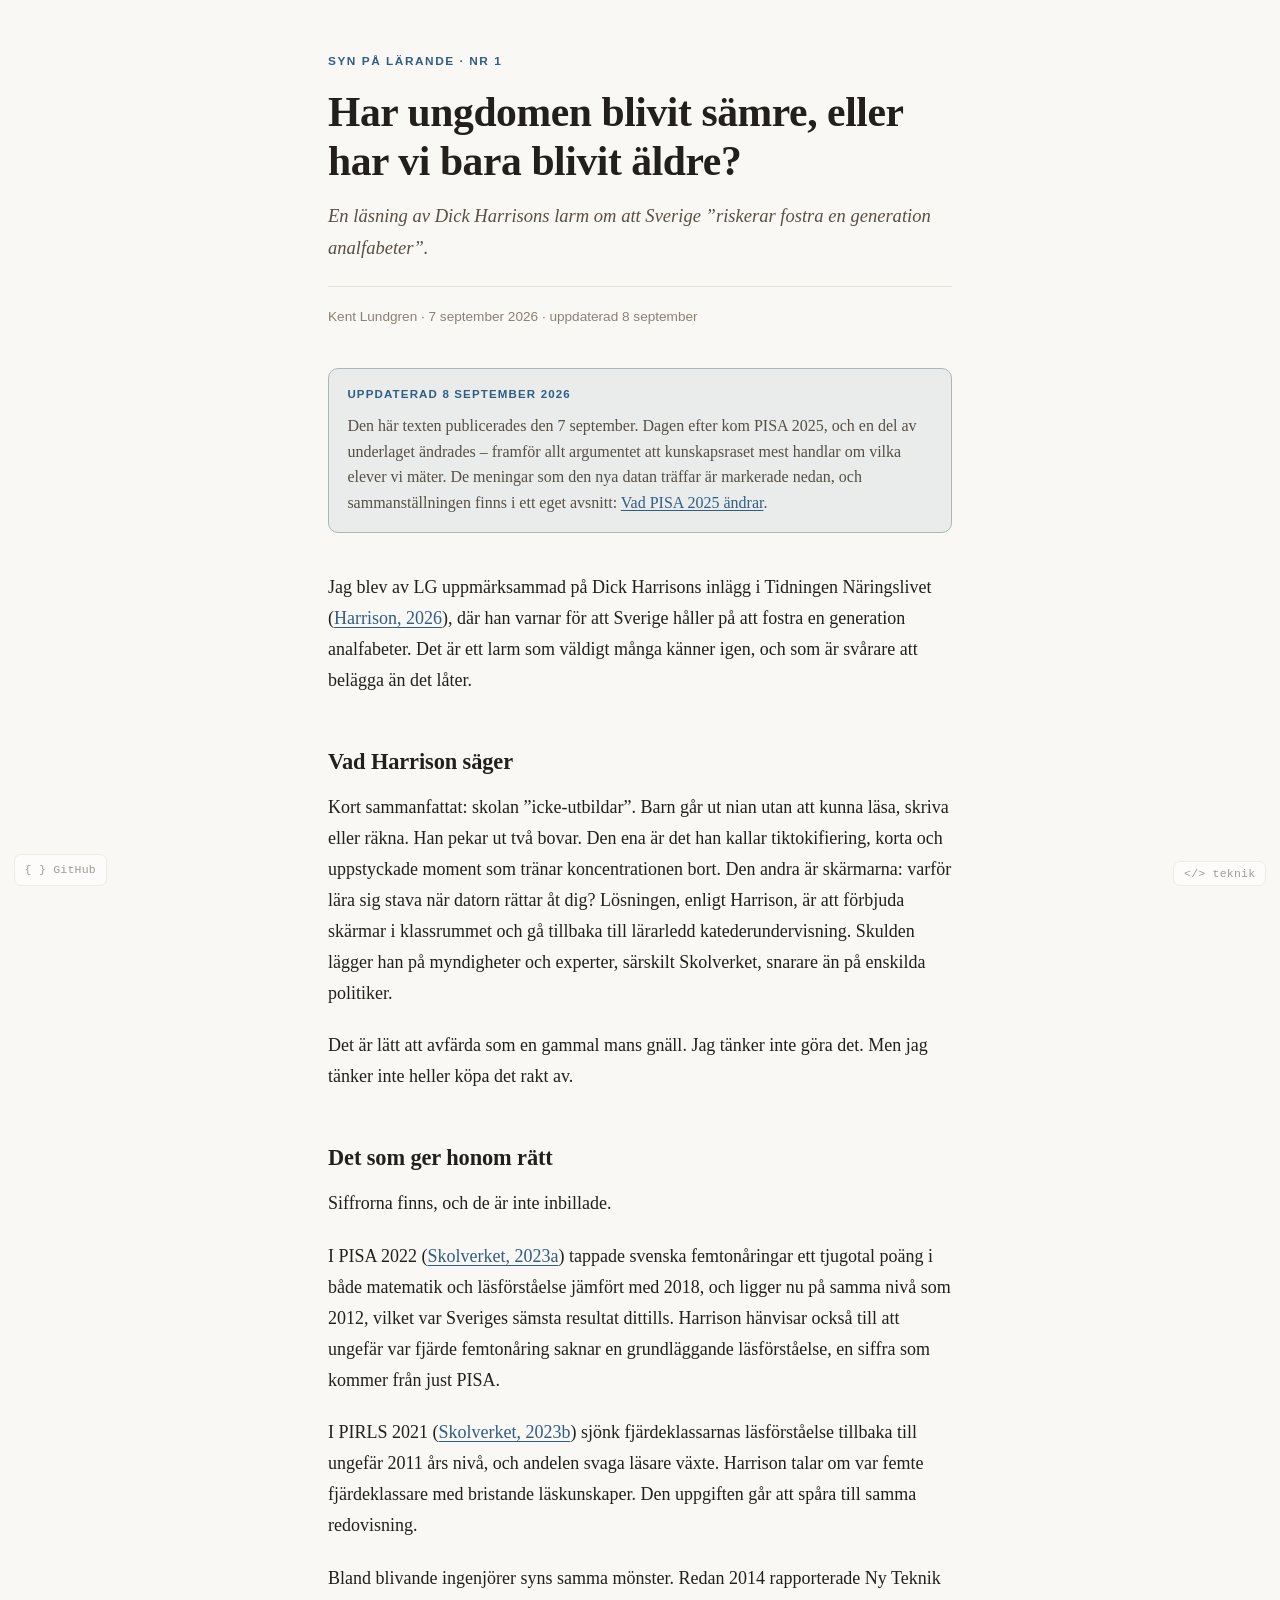
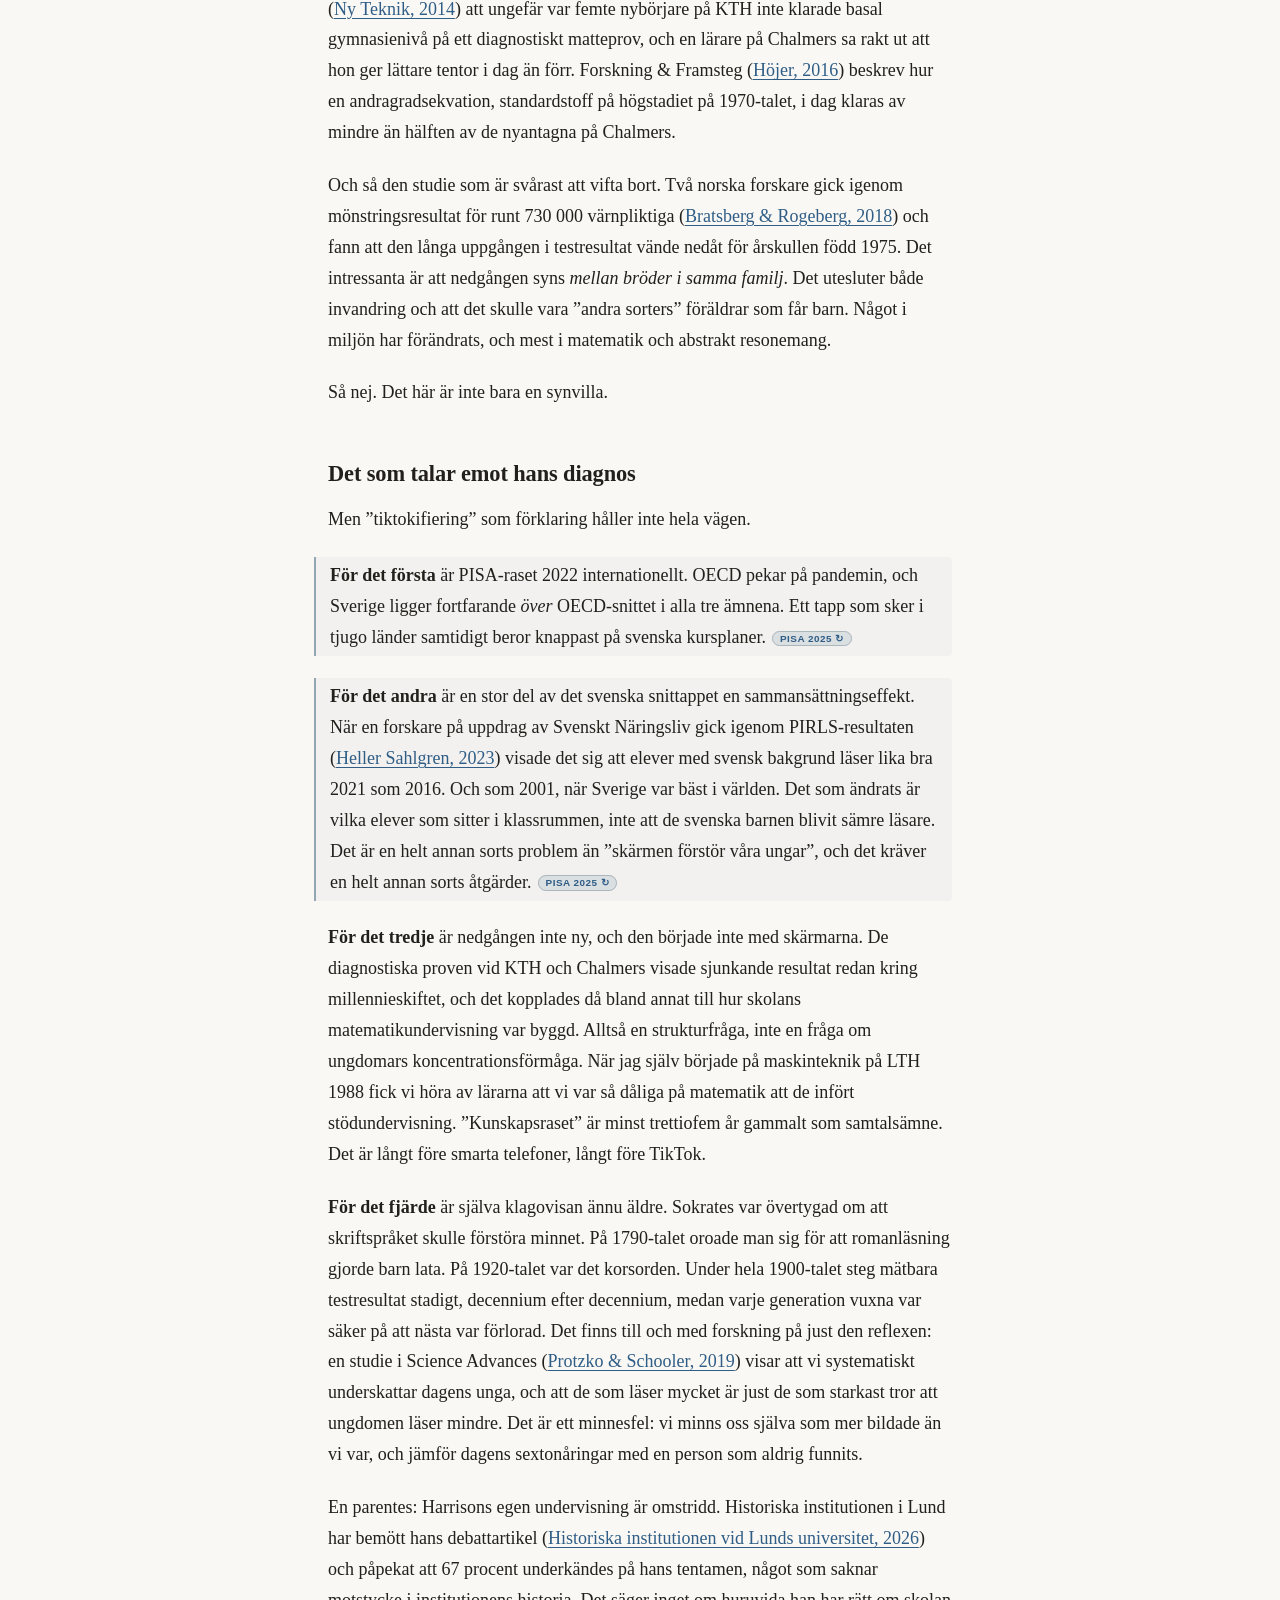
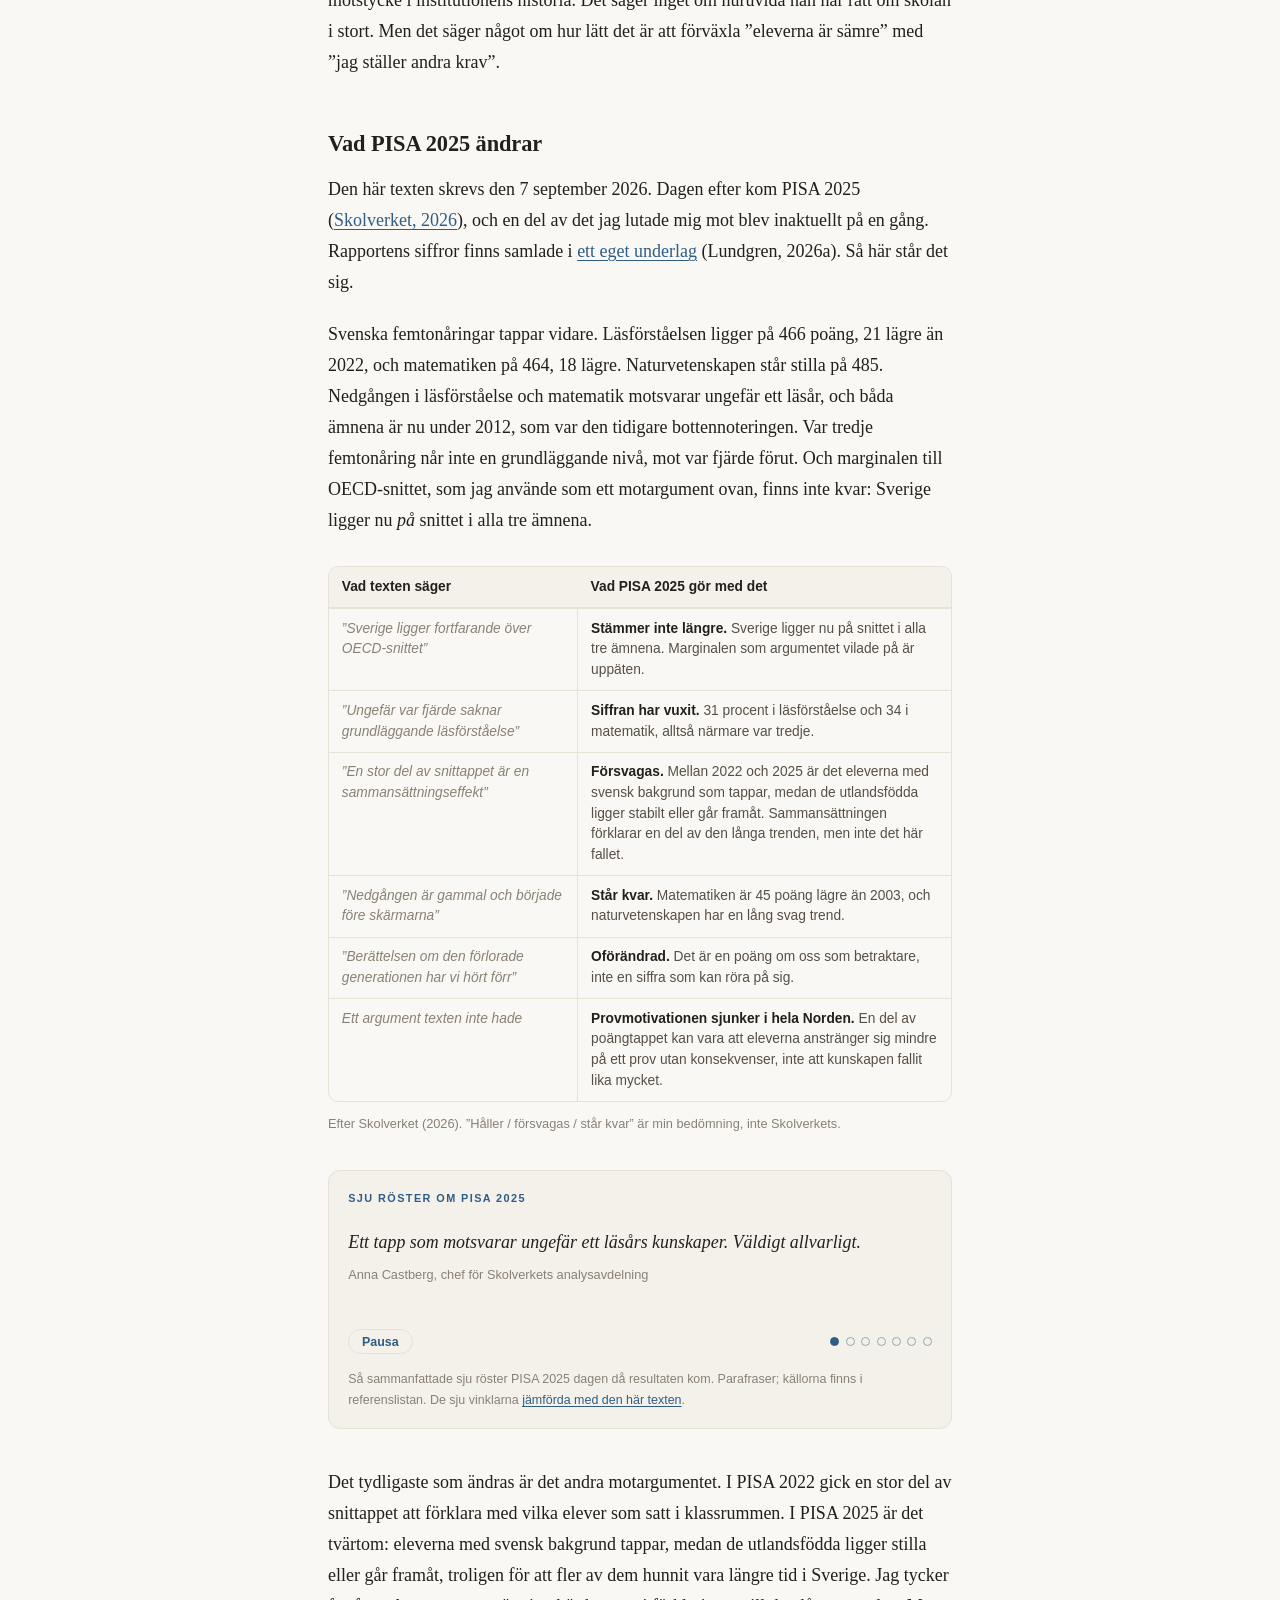
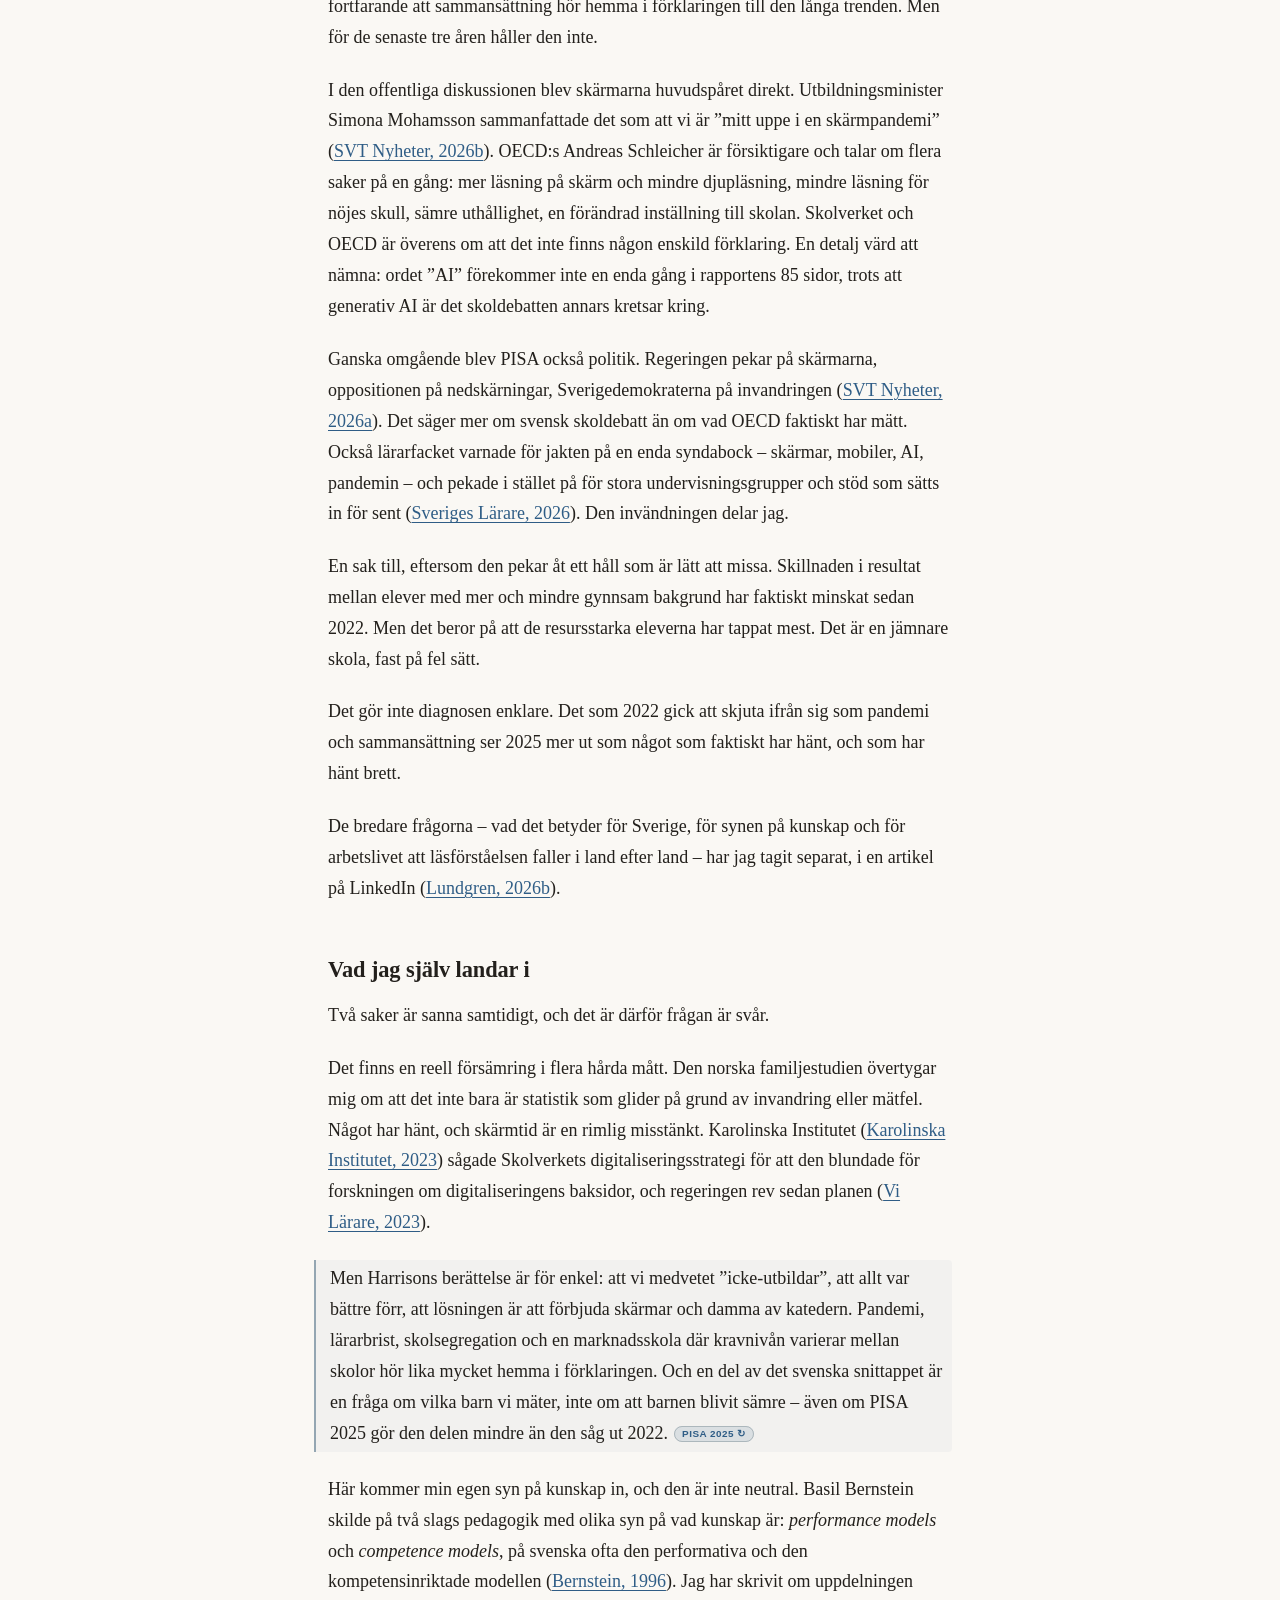
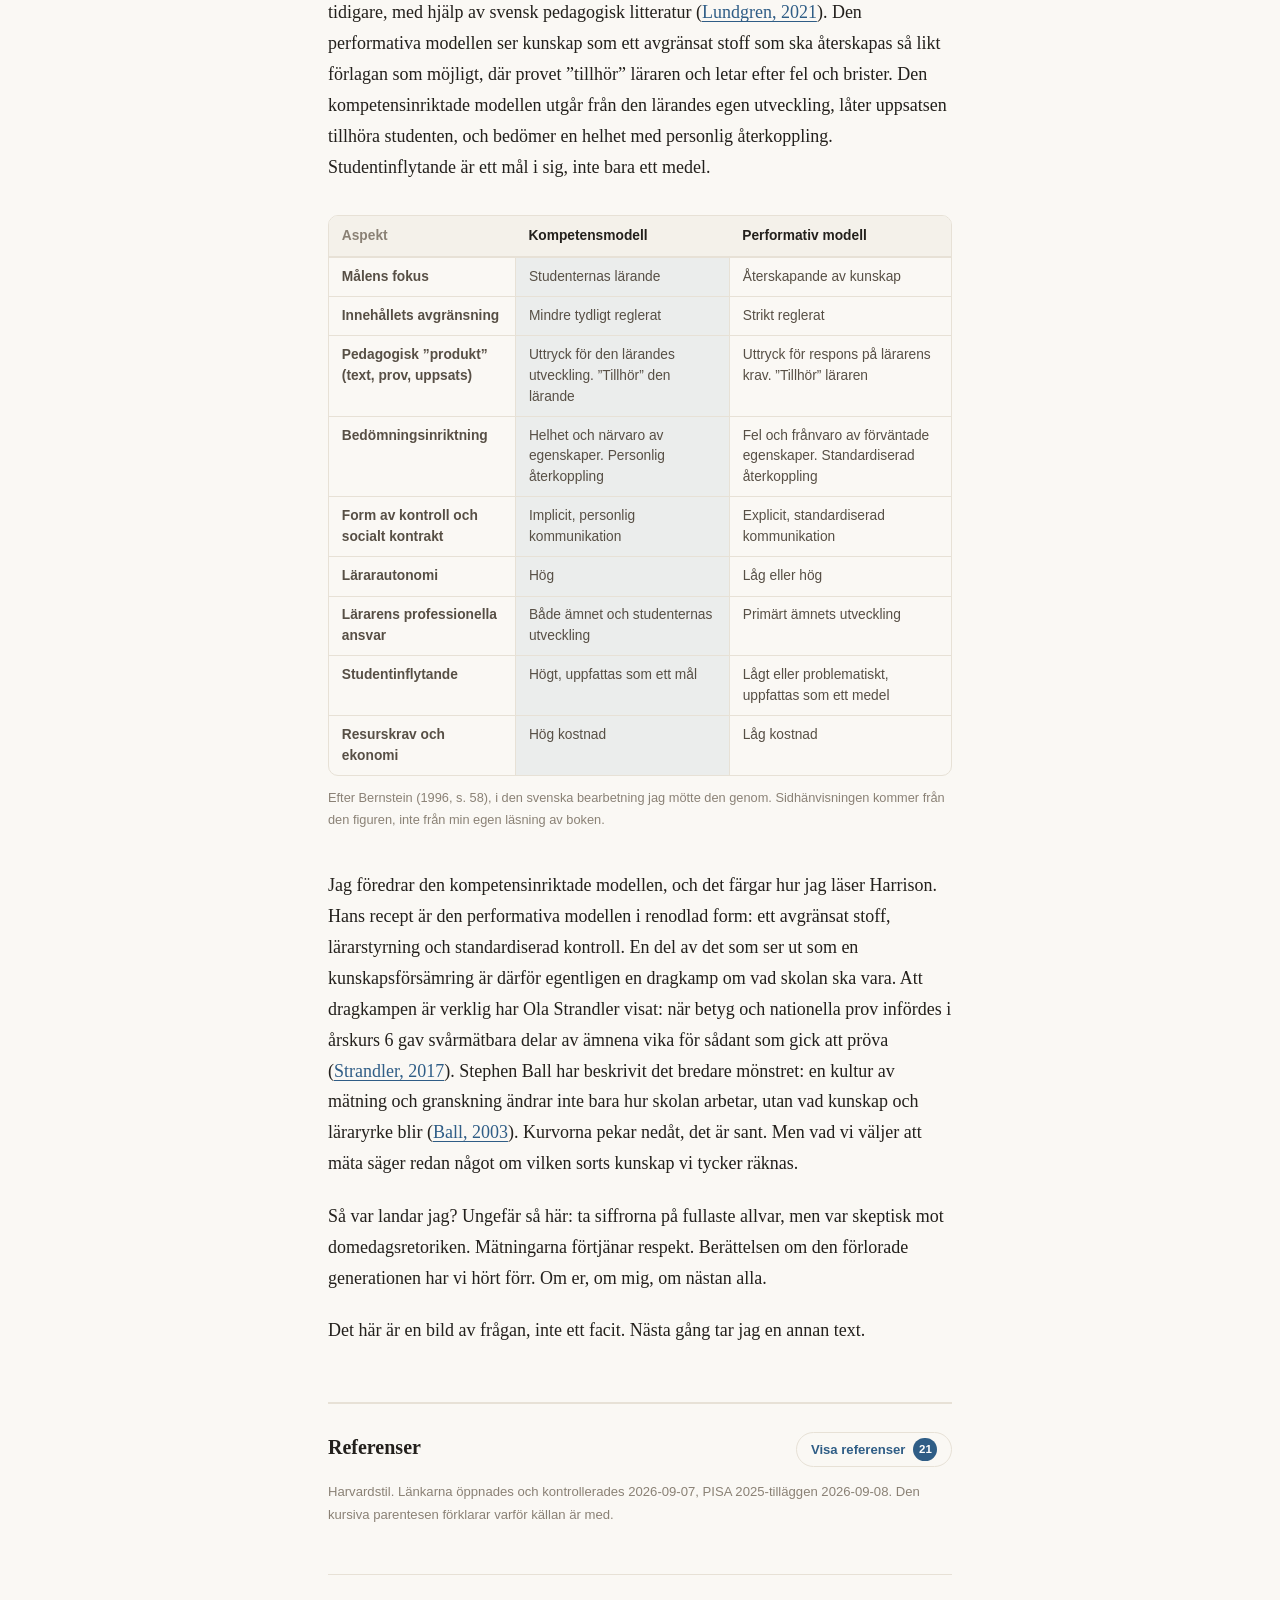
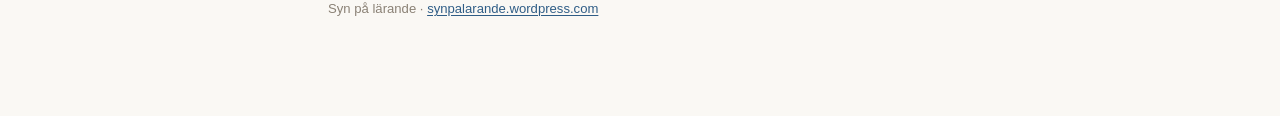
==== commit f4e10a71: "Update index.html with new references and insights on PISA 2025 findings - Revised citations to incl" ====
--- a/synpalarande/Nr1/index.html
+++ b/synpalarande/Nr1/index.html
@@ -147,7 +147,7 @@
     och en del av det jag lutade mig mot blev inaktuellt på en gång. Rapportens siffror
     finns samlade i
     <a href="https://github.com/kentlundgren/Studier/blob/main/synpalarande/Nr1/pisa-2025-sammanfattning.md" target="_blank" rel="noopener">ett eget underlag</a>
-    (Lundgren, 2026). Så här står det sig.</p>
+    (Lundgren, 2026a). Så här står det sig.</p>
 
     <p>Svenska femtonåringar tappar vidare. Läsförståelsen ligger på 466 poäng, 21
     lägre än 2022, och matematiken på 464, 18 lägre. Naturvetenskapen står stilla på
@@ -264,7 +264,9 @@
     OECD:s Andreas Schleicher är försiktigare och talar om flera saker på en gång: mer
     läsning på skärm och mindre djupläsning, mindre läsning för nöjes skull, sämre
     uthållighet, en förändrad inställning till skolan. Skolverket och OECD är överens
-    om att det inte finns någon enskild förklaring.</p>
+    om att det inte finns någon enskild förklaring. En detalj värd att nämna: ordet
+    &rdquo;AI&rdquo; förekommer inte en enda gång i rapportens 85 sidor, trots att
+    generativ AI är det skoldebatten annars kretsar kring.</p>
 
     <p>Ganska omgående blev PISA också politik. Regeringen pekar på skärmarna,
     oppositionen på nedskärningar, Sverigedemokraterna på invandringen
@@ -284,6 +286,11 @@
     <p>Det gör inte diagnosen enklare. Det som 2022 gick att skjuta ifrån sig som
     pandemi och sammansättning ser 2025 mer ut som något som faktiskt har hänt, och
     som har hänt brett.</p>
+
+    <p>De bredare frågorna &ndash; vad det betyder för Sverige, för synen på kunskap
+    och för arbetslivet att läsförståelsen faller i land efter land &ndash; har jag
+    tagit separat, i en artikel på LinkedIn
+    (<a href="https://www.linkedin.com/pulse/pisa-2025-sverige-%C3%A4r-numera-ett-medelland-kent-lundgren-gkcwe/" target="_blank" rel="noopener">Lundgren, 2026b</a>).</p>
 
     <h2 id="VadJagLandarI">Vad jag själv landar i <a class="anchor" href="#VadJagLandarI" aria-label="Länk till detta avsnitt">#</a></h2>
 
@@ -415,7 +422,7 @@
       <h2 id="Referenser">Referenser <a class="anchor" href="#Referenser" aria-label="Länk till detta avsnitt">#</a></h2>
       <button type="button" class="refs__toggle" id="refsToggle" aria-expanded="true" aria-controls="refs-list">
         <span class="refs__toggle-text">Dölj referenser</span>
-        <span class="refs__count">20</span>
+        <span class="refs__count">21</span>
       </button>
     </div>
 
@@ -520,7 +527,7 @@
       avgränsad kunskap). Här landar jag i min dragning åt den kompetensinriktade
       modellen.)</em></p>
 
-      <p id="ref-underlag">Lundgren, K. (2026) PISA 2025 &ndash; sammanfattning och
+      <p id="ref-underlag">Lundgren, K. (2026a) PISA 2025 &ndash; sammanfattning och
       mediejämförelse. Arbetsunderlag i två filer, GitHub (hämtade 2026-09-08):
       <a href="https://github.com/kentlundgren/Studier/blob/main/synpalarande/Nr1/pisa-2025-sammanfattning.md" target="_blank" rel="noopener">pisa-2025-sammanfattning.md</a>
       med rapportens siffror i detalj, och
@@ -528,6 +535,14 @@
       som ställer de sju vanligaste medievinklarna mot den här texten.
       <em>(Underlaget som avsnittet om PISA 2025 vilar på. Framtaget med en
       språkmodell som verktyg för sökning och källhantering.)</em></p>
+
+      <p id="ref-linkedin">Lundgren, K. (2026b) PISA 2025: Sverige är numera ett
+      medelland. Artikel, LinkedIn, september 2026. Tillgänglig på:
+      <a href="https://www.linkedin.com/pulse/pisa-2025-sverige-%C3%A4r-numera-ett-medelland-kent-lundgren-gkcwe/" target="_blank" rel="noopener">https://www.linkedin.com/pulse/pisa-2025-sverige-%C3%A4r-numera-ett-medelland-kent-lundgren-gkcwe/</a>
+      (hämtad 2026-09-08).
+      <em>(Min egen text som utgår från PISA 2025 och tre perspektiv &ndash;
+      Sverige och världen, synen på kunskap, och arbetslivet &ndash; och hur generativ
+      AI påverkar lärandet. Länkar tillbaka hit.)</em></p>
 
       <p id="ref-nyteknik">Ny Teknik (2014) Dagens teknologer urusla på matte.
       Nyhetsartikel, Ny Teknik, 22 april 2014. Tillgänglig på:
@@ -717,9 +732,9 @@
       <div class="tech-card">
         <h4>Skylten med sju röster</h4>
         <p>Den växlande rutan i PISA 2025-avsnittet är ren CSS och ett par rader
-        JavaScript, inga bibliotek. Den pausar när man håller muspekaren över, har en
-        pausknapp, och står stilla om webbläsaren är inställd på reducerad rörelse.
-        Utan JavaScript visas alla sju citaten som en vanlig lista.</p>
+        JavaScript, inga bibliotek. Den pausar när man håller muspekaren över eller
+        når den med tangentbordet, har en pausknapp, och står stilla om webbläsaren
+        är inställd på reducerad rörelse.</p>
       </div>
     </div>
   </div>
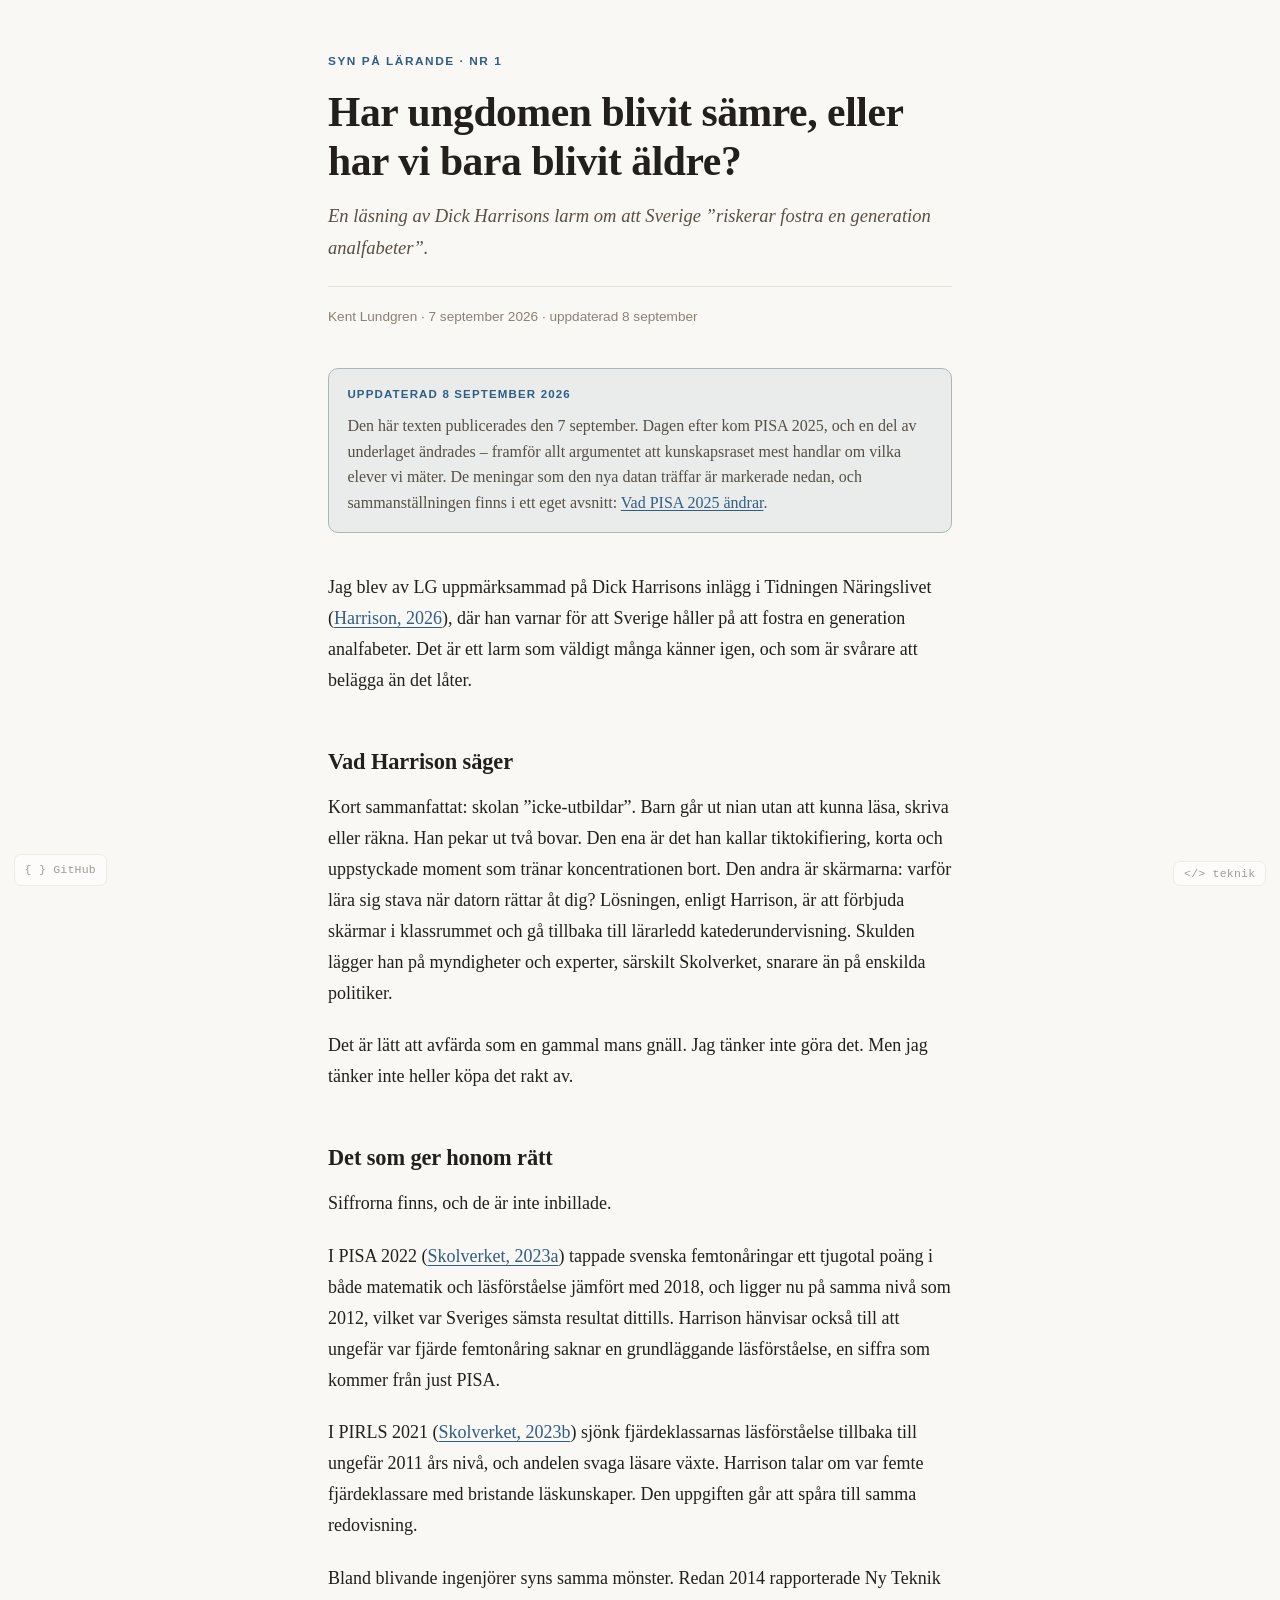
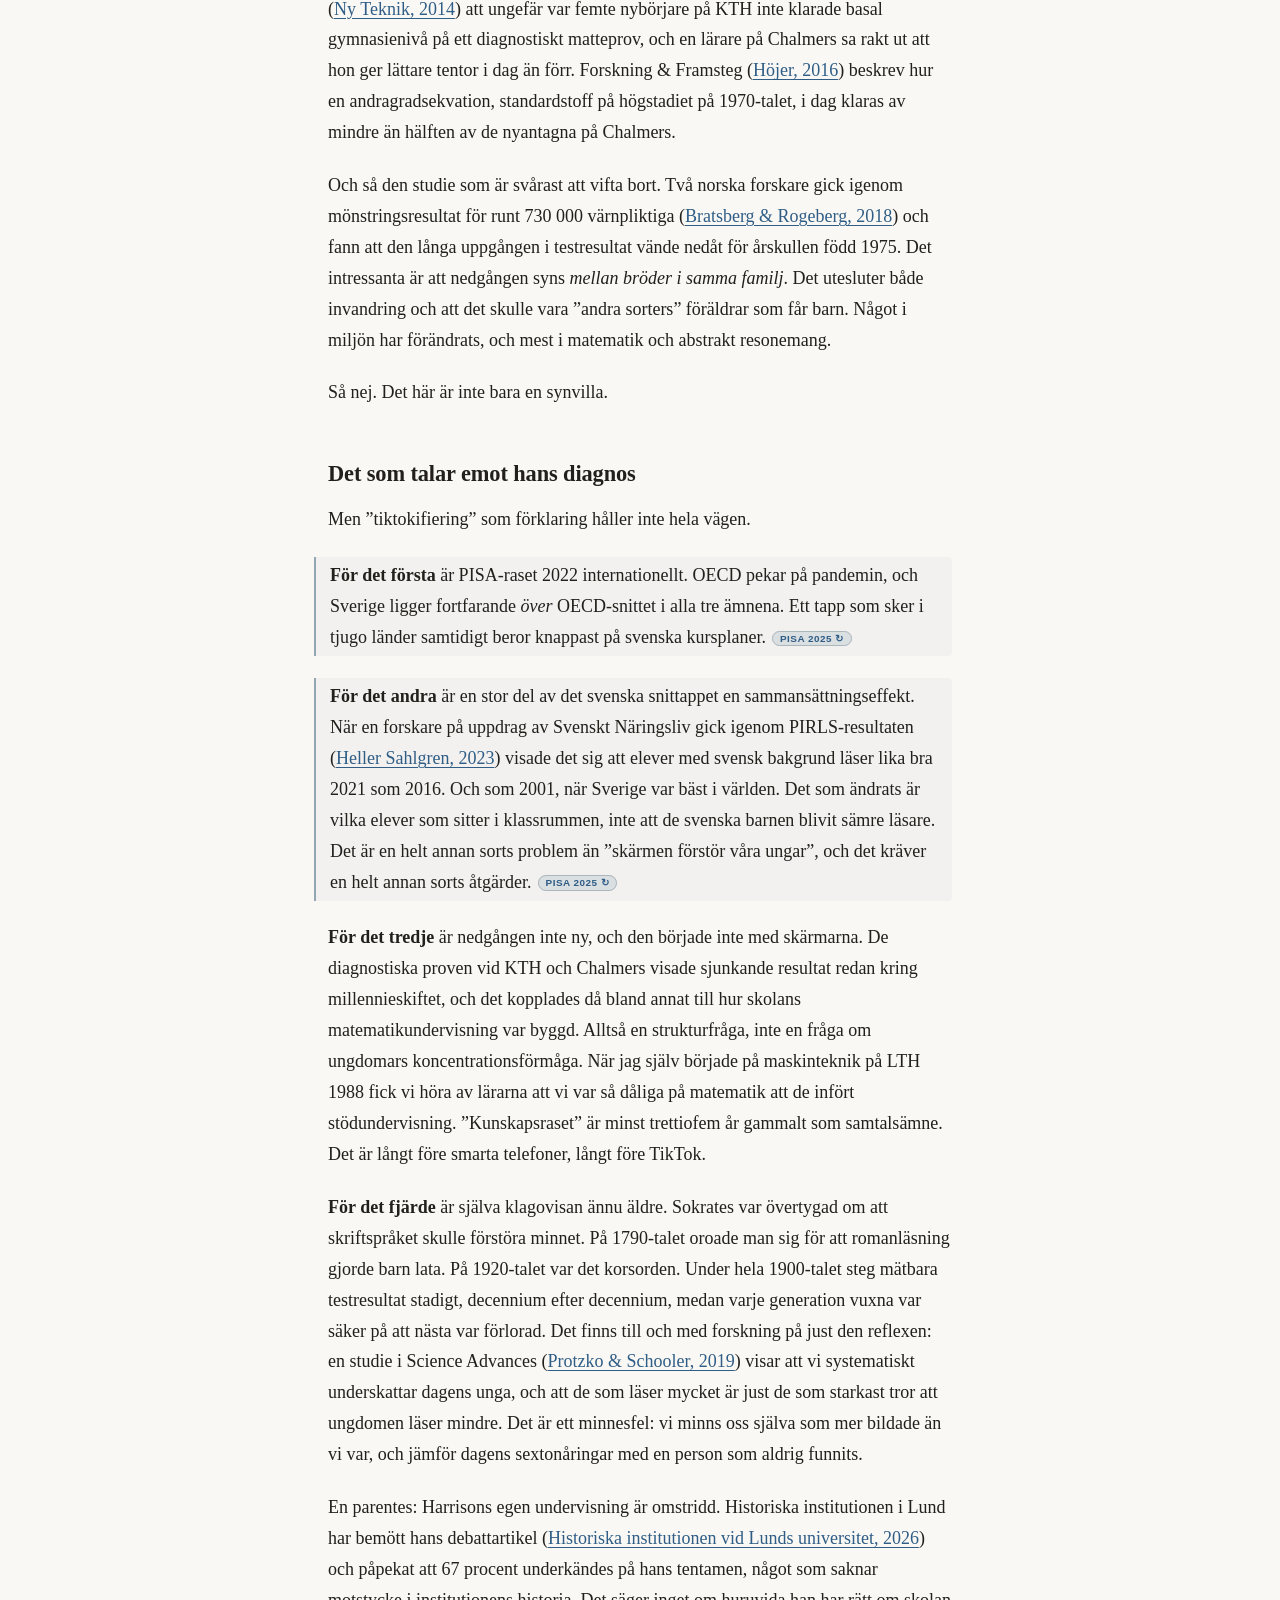
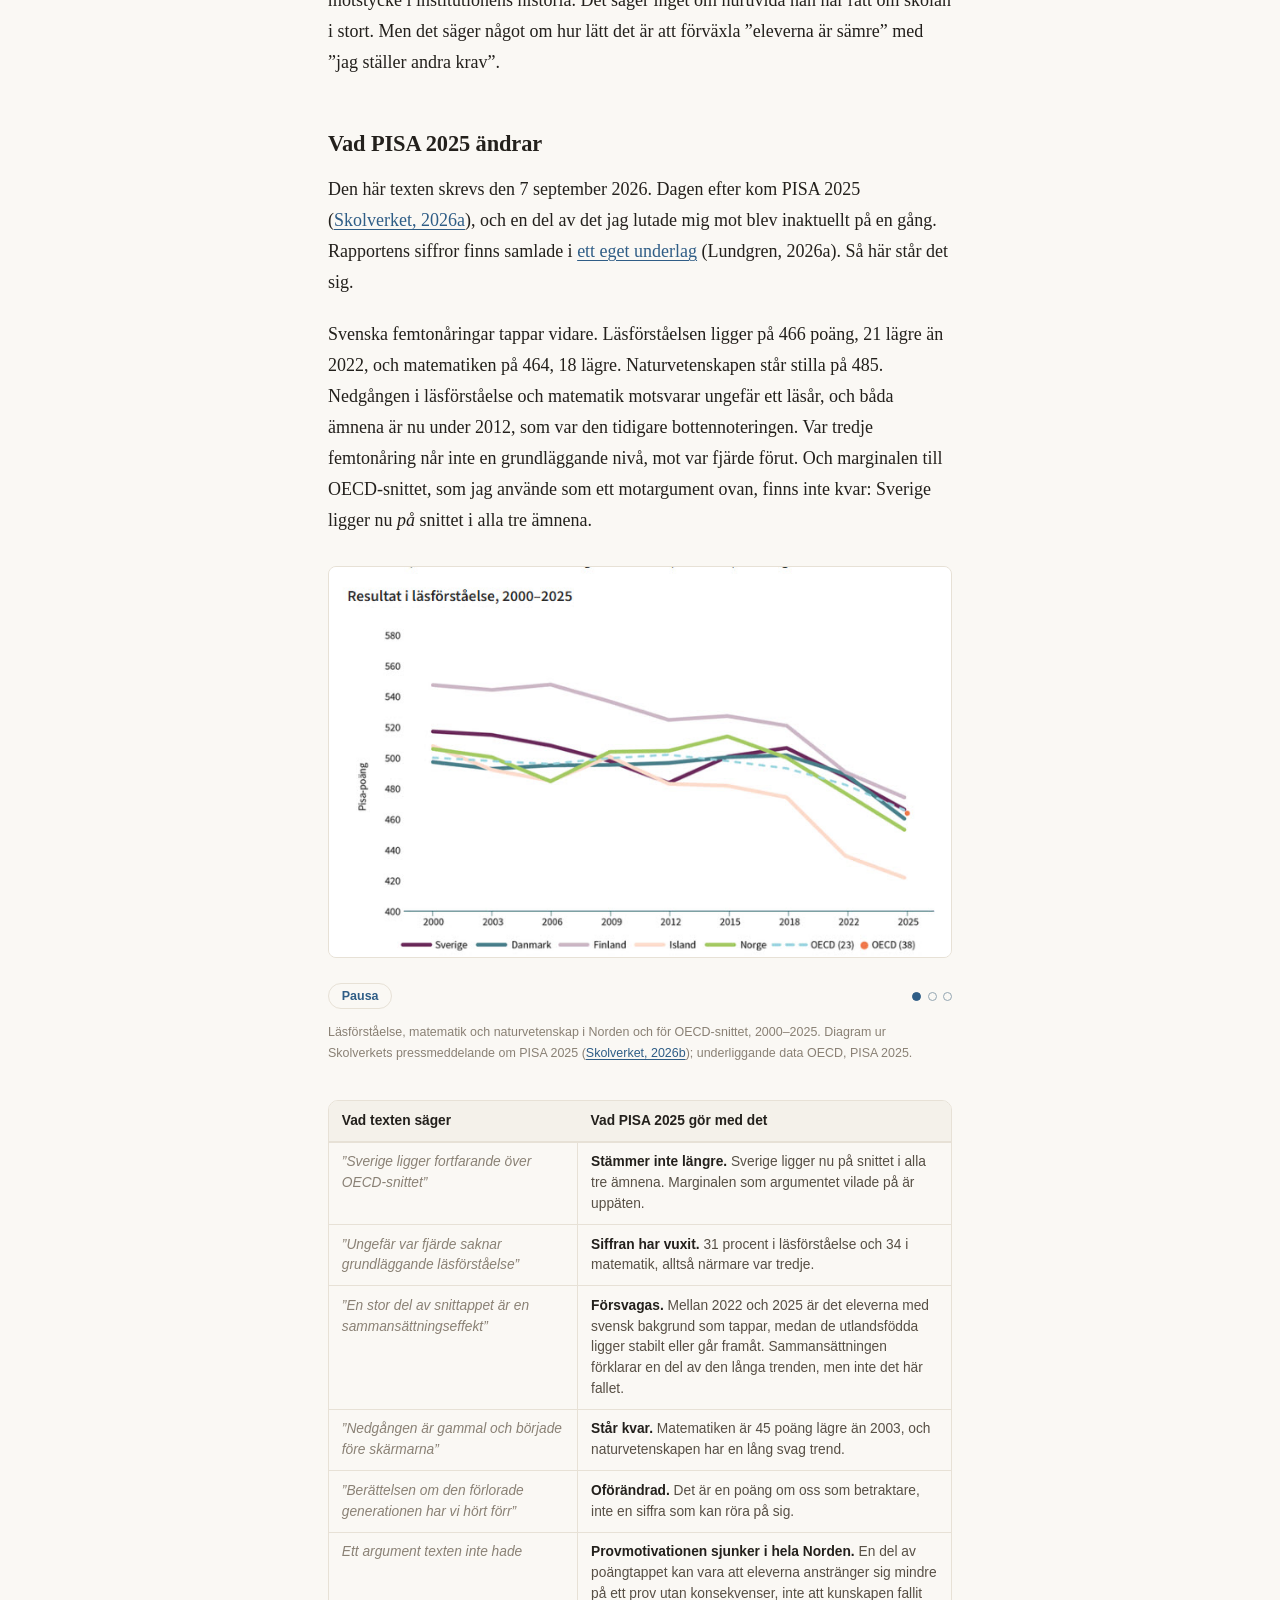
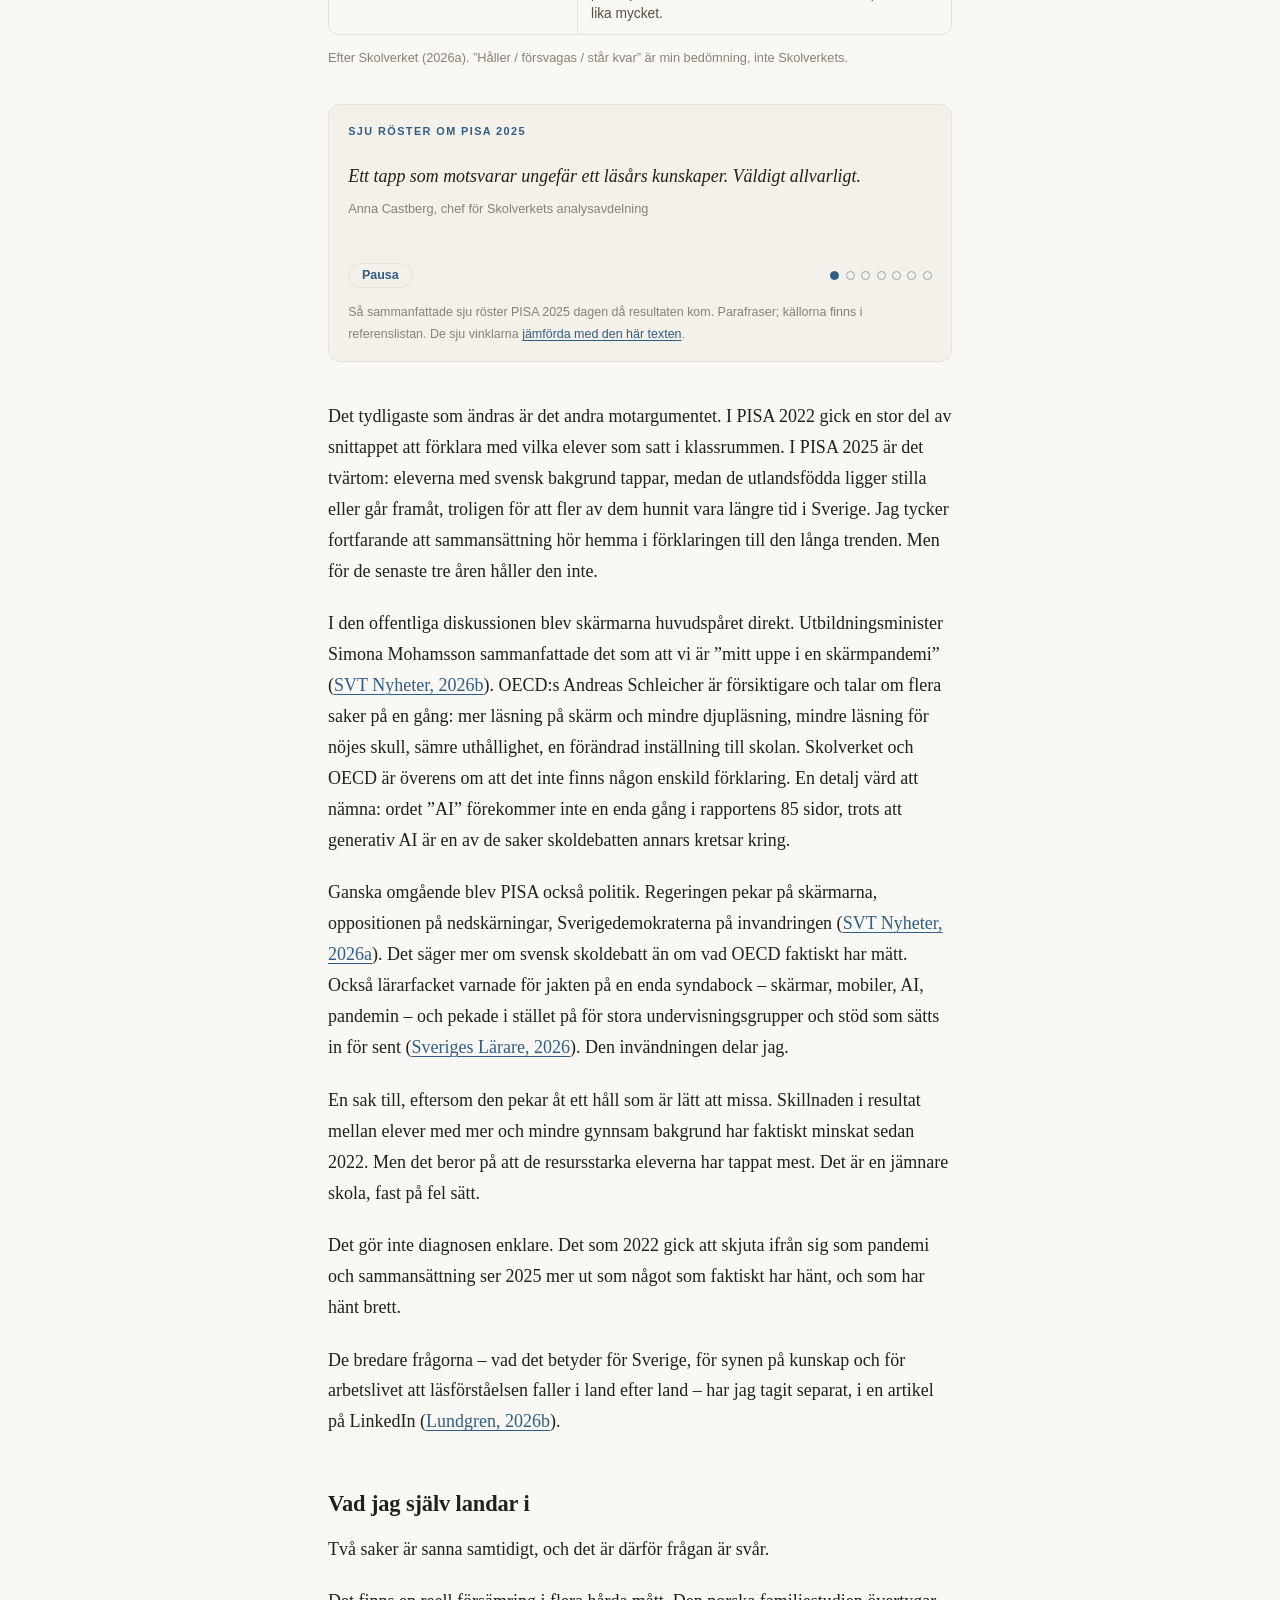
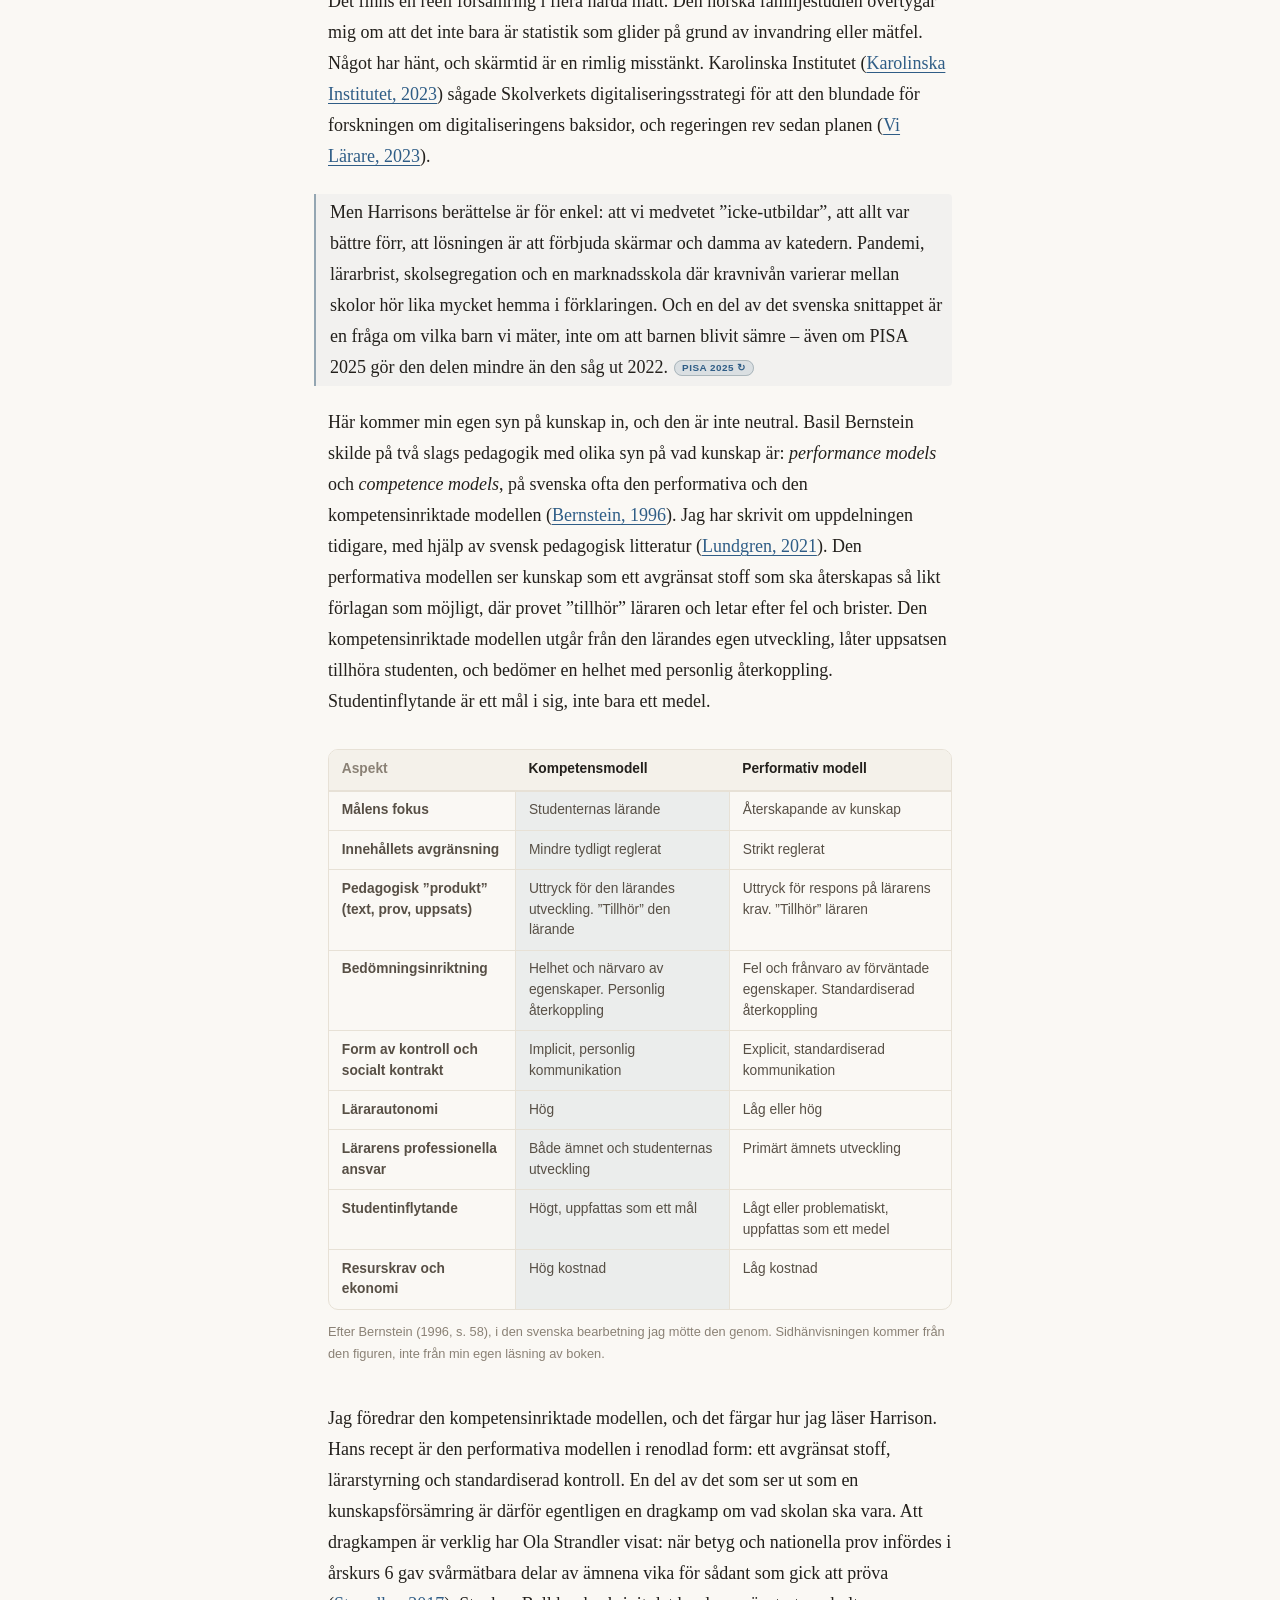
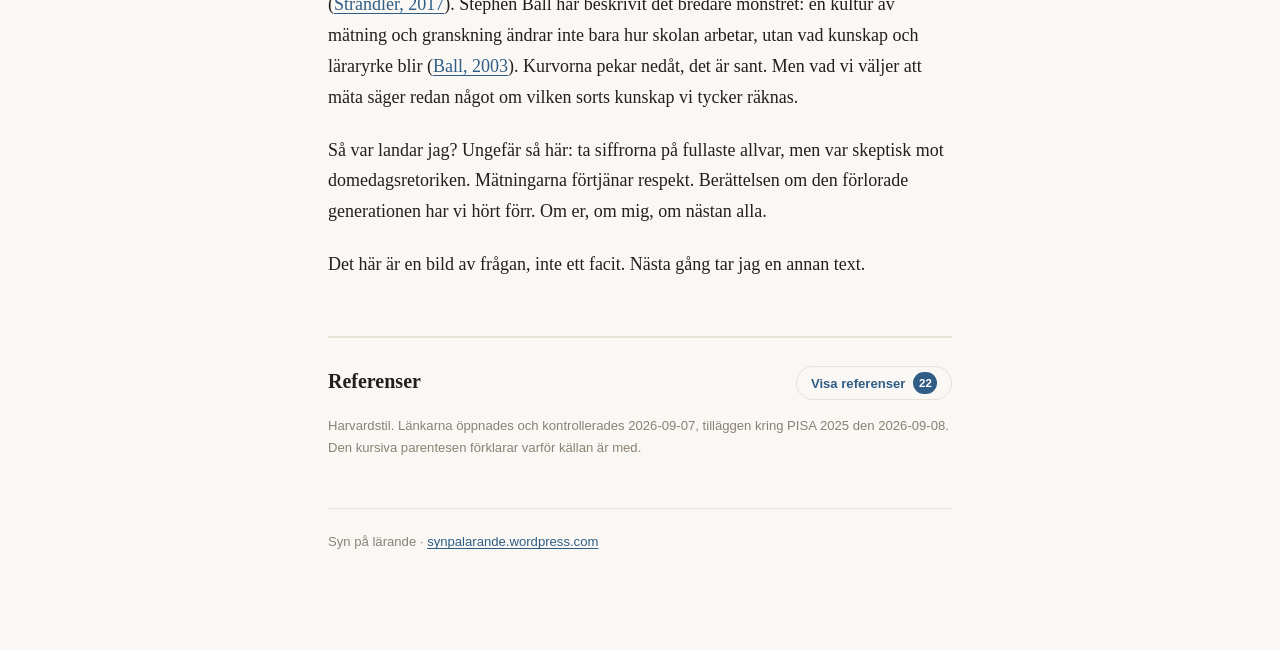
==== commit 677af7c4: "Enhance PISA 2025 documentation with new image carousel and updated JavaScript functionality - Intro" ====
--- a/synpalarande/Nr1/index.html
+++ b/synpalarande/Nr1/index.html
@@ -143,7 +143,7 @@
     <h2 id="Pisa2025">Vad PISA 2025 ändrar <a class="anchor" href="#Pisa2025" aria-label="Länk till detta avsnitt">#</a></h2>
 
     <p>Den här texten skrevs den 7 september 2026. Dagen efter kom PISA 2025
-    (<a href="https://www.skolverket.se/sok-publikationer/publikationsserier/rapporter/2026/pisa-2025" target="_blank" rel="noopener">Skolverket, 2026</a>),
+    (<a href="https://www.skolverket.se/sok-publikationer/publikationsserier/rapporter/2026/pisa-2025" target="_blank" rel="noopener">Skolverket, 2026a</a>),
     och en del av det jag lutade mig mot blev inaktuellt på en gång. Rapportens siffror
     finns samlade i
     <a href="https://github.com/kentlundgren/Studier/blob/main/synpalarande/Nr1/pisa-2025-sammanfattning.md" target="_blank" rel="noopener">ett eget underlag</a>
@@ -157,6 +157,31 @@
     till OECD-snittet, som jag använde som ett motargument ovan, finns inte kvar:
     Sverige ligger nu <em>på</em> snittet i alla tre ämnena.</p>
 
+    <figure class="slides" aria-label="PISA-resultat i Norden 2000&ndash;2025">
+      <ul class="slides__list" id="slidesList">
+        <li class="slides__item is-active">
+          <img src="Bilder/PISA_2025_lasforstalse.jpg" width="731" height="458" loading="lazy"
+            alt="Linjediagram över PISA-resultat i läsförståelse 2000&ndash;2025 för Sverige, Danmark, Finland, Island, Norge och OECD-snittet. Finland ligger högst hela perioden men faller mest. Alla kurvor viker nedåt, brantast efter 2018. Sverige slutar på 466 poäng 2025, i nivå med OECD-snittet.">
+        </li>
+        <li class="slides__item">
+          <img src="Bilder/PISA_2025_matematik.jpg" width="719" height="451" loading="lazy"
+            alt="Linjediagram över PISA-resultat i matematik 2003&ndash;2025 för samma länder. Samma mönster som i läsförståelse: en tydlig nedgång efter 2018. Sverige slutar på 464 poäng 2025.">
+        </li>
+        <li class="slides__item">
+          <img src="Bilder/PISA_2025_naturvetenskap.jpg" width="705" height="456" loading="lazy"
+            alt="Linjediagram över PISA-resultat i naturvetenskap 2006&ndash;2025 för samma länder. Kurvorna är flackare än i de andra ämnena men pekar nedåt över tid. Sverige slutar på 485 poäng 2025, nära OECD-snittet.">
+        </li>
+      </ul>
+      <div class="slides__controls">
+        <button type="button" class="slides__toggle" id="slidesToggle" aria-label="Pausa bildspelet">Pausa</button>
+        <div class="slides__dots" id="slidesDots" aria-label="Välj diagram"></div>
+      </div>
+      <figcaption>Läsförståelse, matematik och naturvetenskap i Norden och för
+      OECD-snittet, 2000&ndash;2025. Diagram ur Skolverkets pressmeddelande om PISA 2025
+      (<a href="https://www.skolverket.se/om-skolverket/nyheter-och-pressmeddelanden/pressmeddelanden/pressmeddelanden/2026-09-08-pisa-2025-fortsatt-nedgang-for-15-aringar-i-sverige-och-andra-lander" target="_blank" rel="noopener">Skolverket, 2026b</a>);
+      underliggande data OECD, PISA 2025.</figcaption>
+    </figure>
+
     <figure class="changes">
       <div class="changes__scroll">
         <table>
@@ -203,7 +228,7 @@
           </tbody>
         </table>
       </div>
-      <figcaption>Efter Skolverket (2026). &rdquo;Håller / försvagas / står kvar&rdquo;
+      <figcaption>Efter Skolverket (2026a). &rdquo;Håller / försvagas / står kvar&rdquo;
       är min bedömning, inte Skolverkets.</figcaption>
     </figure>
 
@@ -266,7 +291,7 @@
     uthållighet, en förändrad inställning till skolan. Skolverket och OECD är överens
     om att det inte finns någon enskild förklaring. En detalj värd att nämna: ordet
     &rdquo;AI&rdquo; förekommer inte en enda gång i rapportens 85 sidor, trots att
-    generativ AI är det skoldebatten annars kretsar kring.</p>
+    generativ AI är en av de saker skoldebatten annars kretsar kring.</p>
 
     <p>Ganska omgående blev PISA också politik. Regeringen pekar på skärmarna,
     oppositionen på nedskärningar, Sverigedemokraterna på invandringen
@@ -422,13 +447,13 @@
       <h2 id="Referenser">Referenser <a class="anchor" href="#Referenser" aria-label="Länk till detta avsnitt">#</a></h2>
       <button type="button" class="refs__toggle" id="refsToggle" aria-expanded="true" aria-controls="refs-list">
         <span class="refs__toggle-text">Dölj referenser</span>
-        <span class="refs__count">21</span>
+        <span class="refs__count">22</span>
       </button>
     </div>
 
     <p class="refs__note">Harvardstil. Länkarna öppnades och kontrollerades
-    2026-09-07, PISA 2025-tilläggen 2026-09-08. Den kursiva parentesen förklarar
-    varför källan är med.</p>
+    2026-09-07, tilläggen kring PISA 2025 den 2026-09-08. Den kursiva parentesen
+    förklarar varför källan är med.</p>
 
     <div class="refs__list" id="refs-list">
 
@@ -581,7 +606,7 @@
       lågpresterande har ökat. Källan bakom Harrisons uppgift om var femte
       fjärdeklassare med svaga läskunskaper.)</em></p>
 
-      <p id="ref-pisa2025">Skolverket (2026) Pisa 2025. 15-åringars kunskaper i
+      <p id="ref-pisa2025">Skolverket (2026a) Pisa 2025. 15-åringars kunskaper i
       naturvetenskap, läsförståelse och matematik. Rapport 2026:9. Solna: Skolverket.
       Tillgänglig på:
       <a href="https://www.skolverket.se/sok-publikationer/publikationsserier/rapporter/2026/pisa-2025" target="_blank" rel="noopener">https://www.skolverket.se/sok-publikationer/publikationsserier/rapporter/2026/pisa-2025</a>
@@ -595,6 +620,19 @@
       stabila eller bättre &ndash; vilket försvagar sammansättningsförklaringen för
       just den här perioden.)</em></p>
 
+      <p id="ref-diagram">Skolverket (2026b) Pisa 2025: Fortsatt nedgång för
+      15-åringar i Sverige och andra länder. Pressmeddelande, Skolverket,
+      8 september 2026. Tillgänglig på:
+      <a href="https://www.skolverket.se/om-skolverket/nyheter-och-pressmeddelanden/pressmeddelanden/pressmeddelanden/2026-09-08-pisa-2025-fortsatt-nedgang-for-15-aringar-i-sverige-och-andra-lander" target="_blank" rel="noopener">https://www.skolverket.se/om-skolverket/nyheter-och-pressmeddelanden/pressmeddelanden/pressmeddelanden/2026-09-08-pisa-2025-fortsatt-nedgang-for-15-aringar-i-sverige-och-andra-lander</a>
+      (hämtad 2026-09-08).
+      <em>(Skolverkets korta sammanfattning av PISA 2025, och källan till de tre
+      linjediagrammen i bildspelet ovan: &rdquo;Resultat i läsförståelse,
+      2000&ndash;2025&rdquo;, &rdquo;Resultat i matematik, 2003&ndash;2025&rdquo; och
+      &rdquo;Resultaten i naturvetenskap, 2006&ndash;2025&rdquo;, som visar Sveriges,
+      de nordiska ländernas och OECD-snittets utveckling. Underliggande data: OECD,
+      PISA 2025. Skolverket anger inga särskilda villkor för återanvändning; bilderna
+      återges här med källhänvisning i en text som diskuterar dem.)</em></p>
+
       <p id="ref-strandler">Strandler, O. (2017) Performativa lärarpraktiker.
       Doktorsavhandling, Göteborgs universitet. Sammanfattning tillgänglig på:
       <a href="https://www.skolporten.se/forskning/avhandling/performativa-lararpraktiker/" target="_blank" rel="noopener">https://www.skolporten.se/forskning/avhandling/performativa-lararpraktiker/</a>
@@ -678,14 +716,15 @@
       <div class="tech-card">
         <h4>Ingenting lämnar sidan</h4>
         <p>Ingen server, ingen analytics, inga cookies, ingen inloggning.
-        JavaScript används till tre saker: att fälla ihop referenslistan, att
-        öppna den här rutan, och att driva den växlande skylten med sju röster.</p>
+        JavaScript sköter fyra saker: fäller ihop referenslistan, öppnar den här
+        rutan, driver skylten med sju röster, och växlar mellan de tre diagrammen
+        i bildspelet.</p>
       </div>
       <div class="tech-card">
         <h4>Fungerar utan JavaScript</h4>
         <p>Hela texten och alla källänkar fungerar även med skript avstängt.
-        Då står referenslistan utfälld hela tiden, och skyltens sju citat visas
-        som en vanlig lista.</p>
+        Då står referenslistan utfälld hela tiden, skyltens sju citat visas som
+        en lista, och bildspelets tre diagram staplas på varandra.</p>
       </div>
       <div class="tech-card">
         <h4>Byggd för att länkas</h4>
@@ -736,6 +775,13 @@
         når den med tangentbordet, har en pausknapp, och står stilla om webbläsaren
         är inställd på reducerad rörelse.</p>
       </div>
+      <div class="tech-card">
+        <h4>Bildspelet med tre diagram</h4>
+        <p>De tre linjediagrammen &ndash; läsförståelse, matematik, naturvetenskap
+        i Norden 2000&ndash;2025 &ndash; växlar med samma teknik som skylten. De är
+        hämtade ur Skolverkets pressmeddelande om PISA 2025 och återges med
+        källhänvisning. Underliggande data kommer från OECD.</p>
+      </div>
     </div>
   </div>
 </div>
--- a/synpalarande/Nr1/styles.css
+++ b/synpalarande/Nr1/styles.css
@@ -624,3 +624,105 @@
     transition: none;
   }
 }
+
+/* Bildspel: tre diagram */
+.slides {
+  margin: 1.9rem 0 2.2rem;
+}
+
+.slides__list {
+  list-style: none;
+  margin: 0;
+  padding: 0;
+}
+
+/* Utan JS: de tre diagrammen staplade */
+.slides__item + .slides__item {
+  margin-top: 1rem;
+}
+
+.slides__item img {
+  display: block;
+  width: 100%;
+  height: auto;
+  border: 1px solid var(--rule);
+  border-radius: 8px;
+  background: #fff;
+}
+
+/* Med JS: ett diagram i taget */
+.slides--js .slides__list {
+  display: grid;
+}
+
+.slides--js .slides__item {
+  grid-area: 1 / 1;
+  margin: 0;
+  opacity: 0;
+  visibility: hidden;
+  transition: opacity 0.45s ease, visibility 0s linear 0.45s;
+}
+
+.slides--js .slides__item.is-active {
+  opacity: 1;
+  visibility: visible;
+  transition: opacity 0.45s ease, visibility 0s;
+}
+
+.slides__controls {
+  display: none;
+}
+
+.slides--js .slides__controls {
+  display: flex;
+  align-items: center;
+  justify-content: space-between;
+  gap: 1rem;
+  margin-top: 0.8rem;
+}
+
+.slides__toggle {
+  font-family: -apple-system, BlinkMacSystemFont, "Segoe UI", Roboto, Helvetica, Arial, sans-serif;
+  font-size: 0.78rem;
+  font-weight: 600;
+  color: var(--accent);
+  background: transparent;
+  border: 1px solid var(--rule);
+  border-radius: 999px;
+  padding: 0.3rem 0.8rem;
+  cursor: pointer;
+}
+.slides__toggle:hover { border-color: var(--accent); }
+
+.slides__dots {
+  display: flex;
+  gap: 0.4rem;
+}
+
+.slides__dot {
+  width: 9px;
+  height: 9px;
+  padding: 0;
+  border-radius: 50%;
+  border: 1px solid color-mix(in srgb, var(--accent) 45%, var(--rule));
+  background: transparent;
+  cursor: pointer;
+}
+.slides__dot.is-active {
+  background: var(--accent);
+  border-color: var(--accent);
+}
+.slides__dot:hover { border-color: var(--accent); }
+
+.slides figcaption {
+  margin-top: 0.8rem;
+  font-family: -apple-system, BlinkMacSystemFont, "Segoe UI", Roboto, Helvetica, Arial, sans-serif;
+  font-size: 0.78rem;
+  color: var(--ink-faint);
+}
+
+@media (prefers-reduced-motion: reduce) {
+  .slides--js .slides__item {
+    transition: none;
+  }
+}
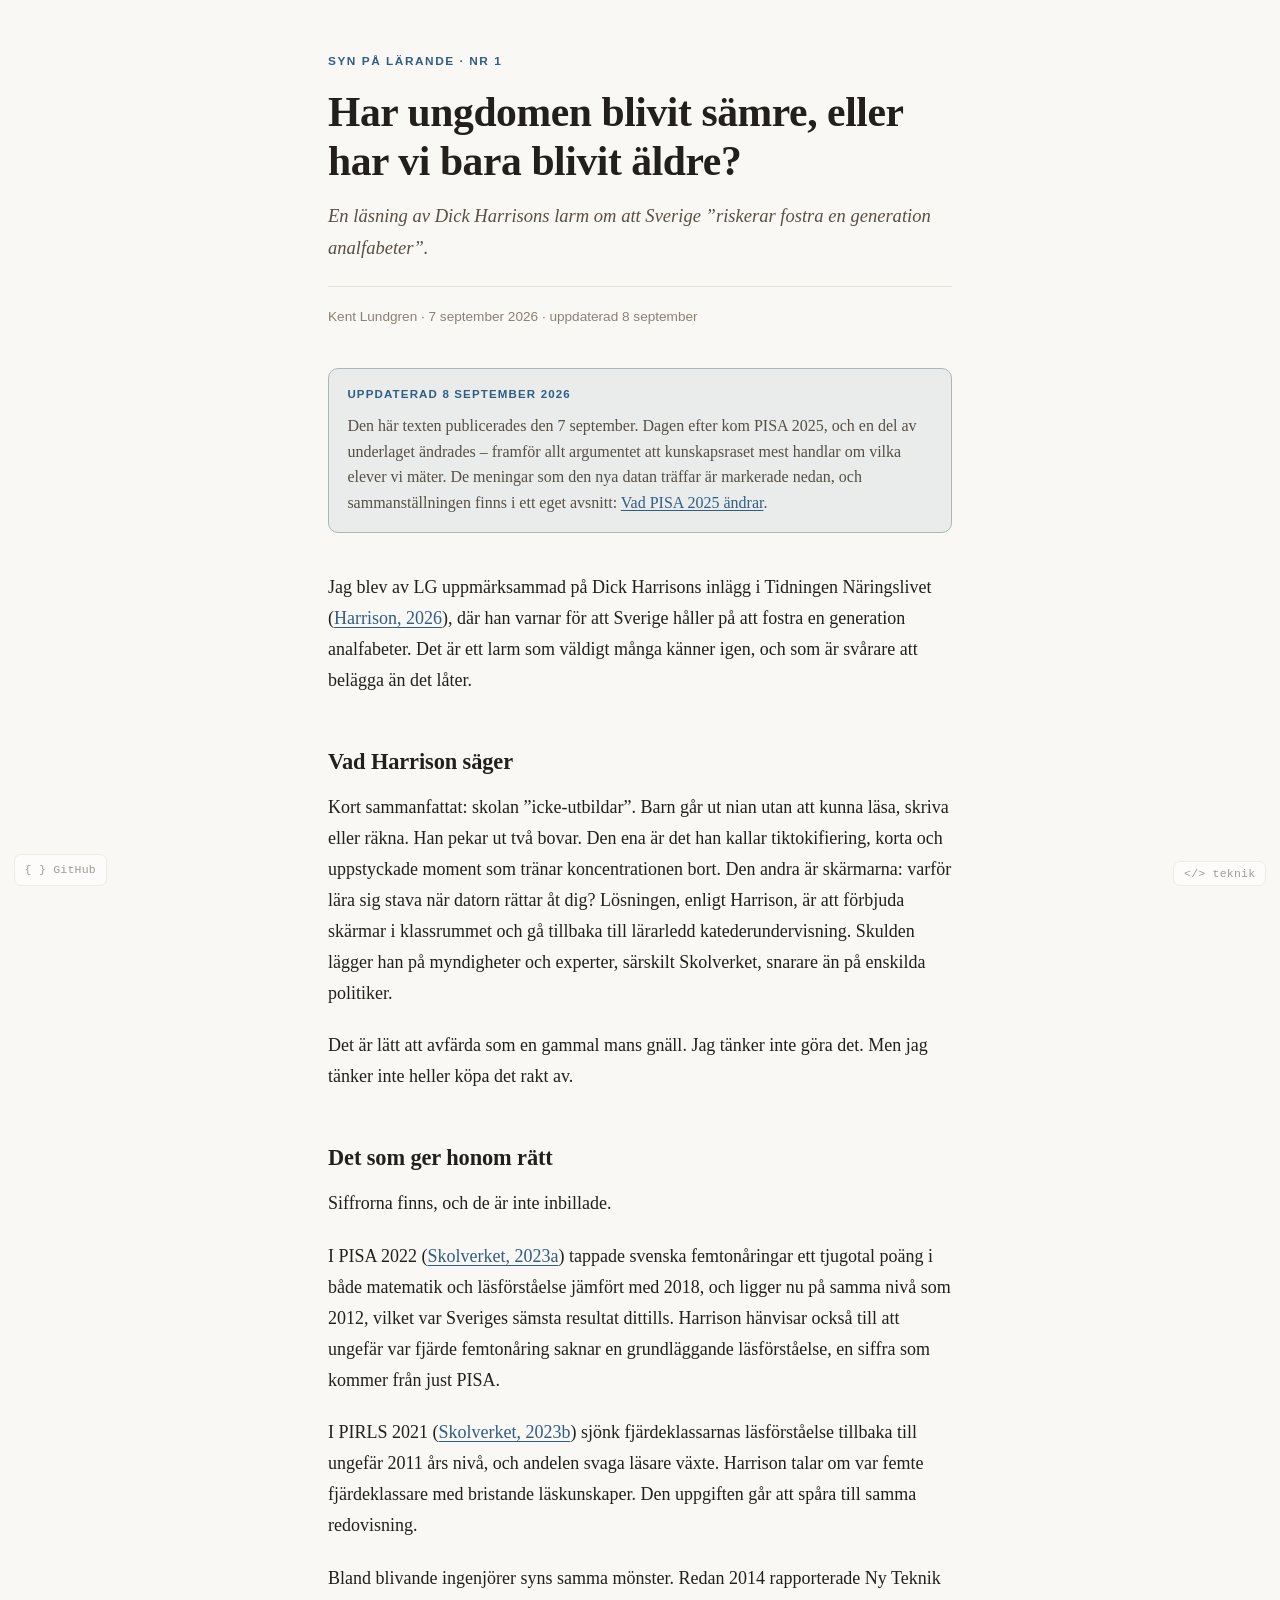
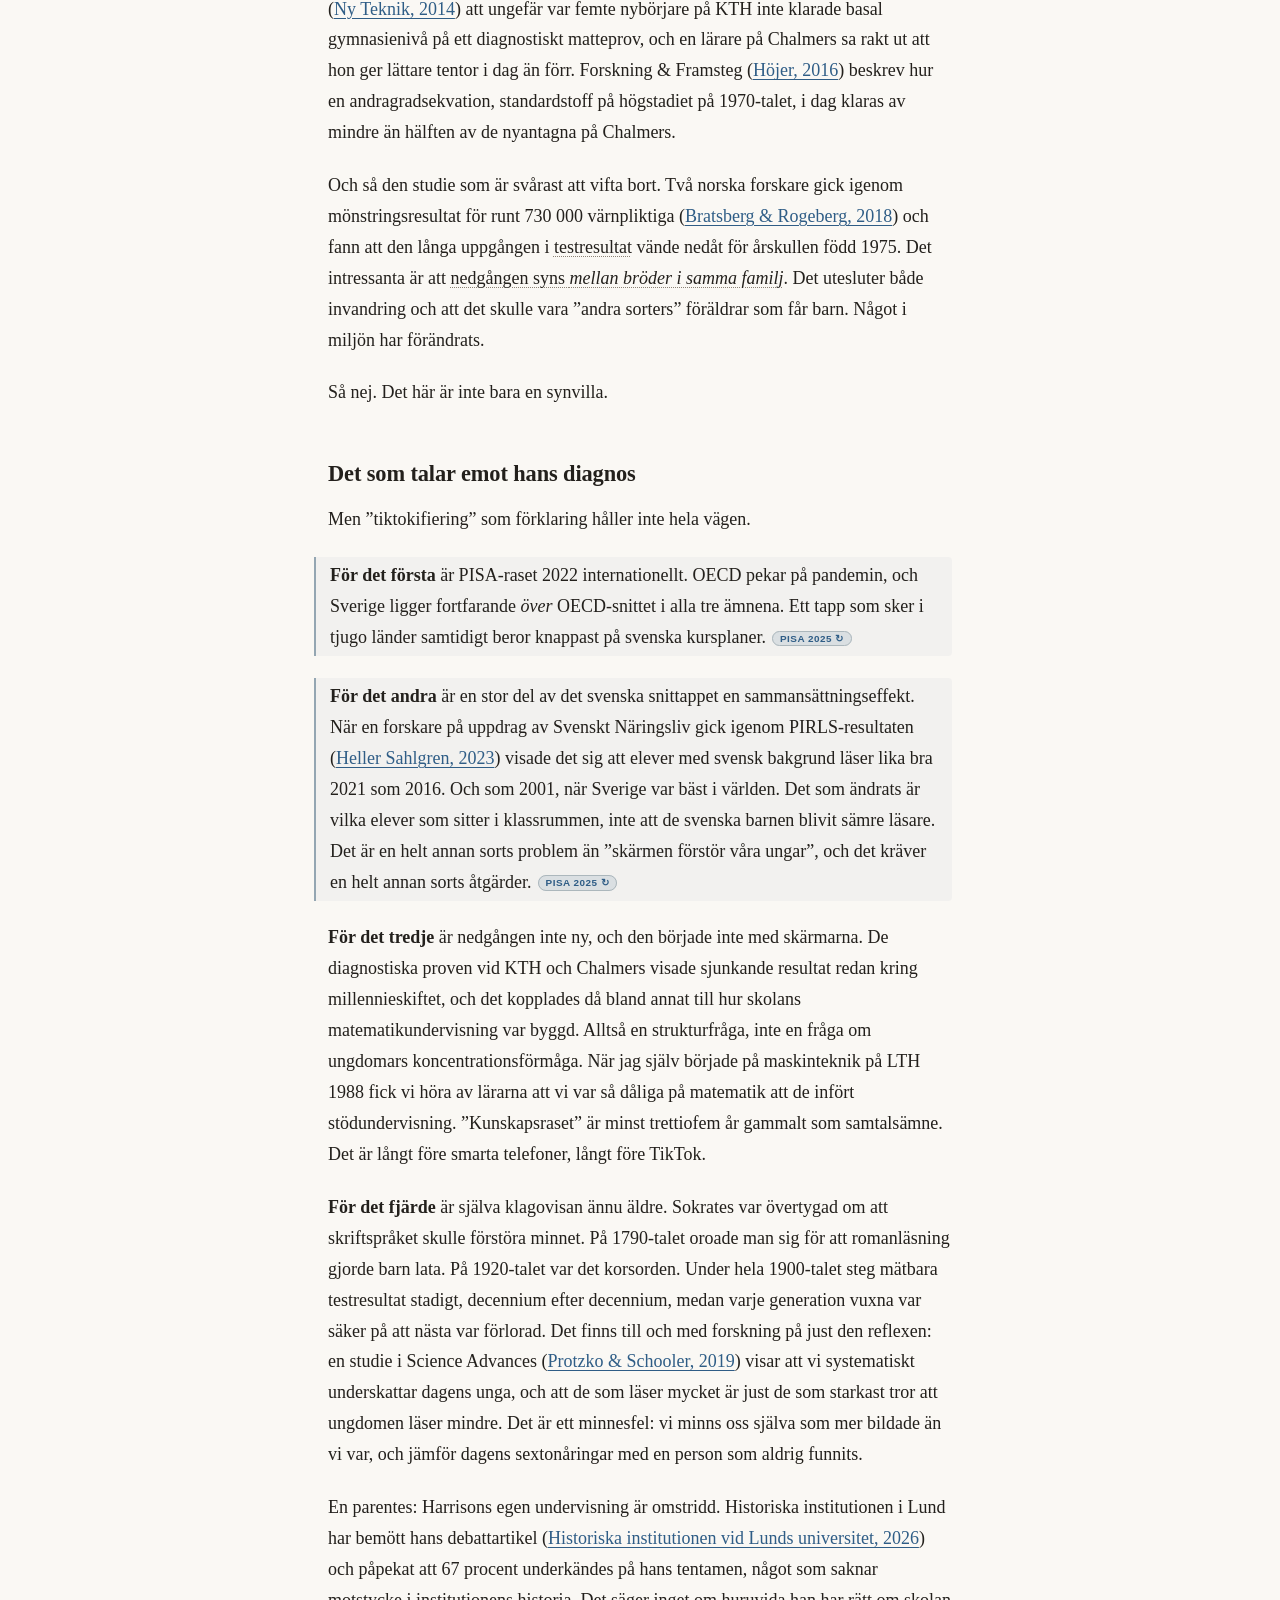
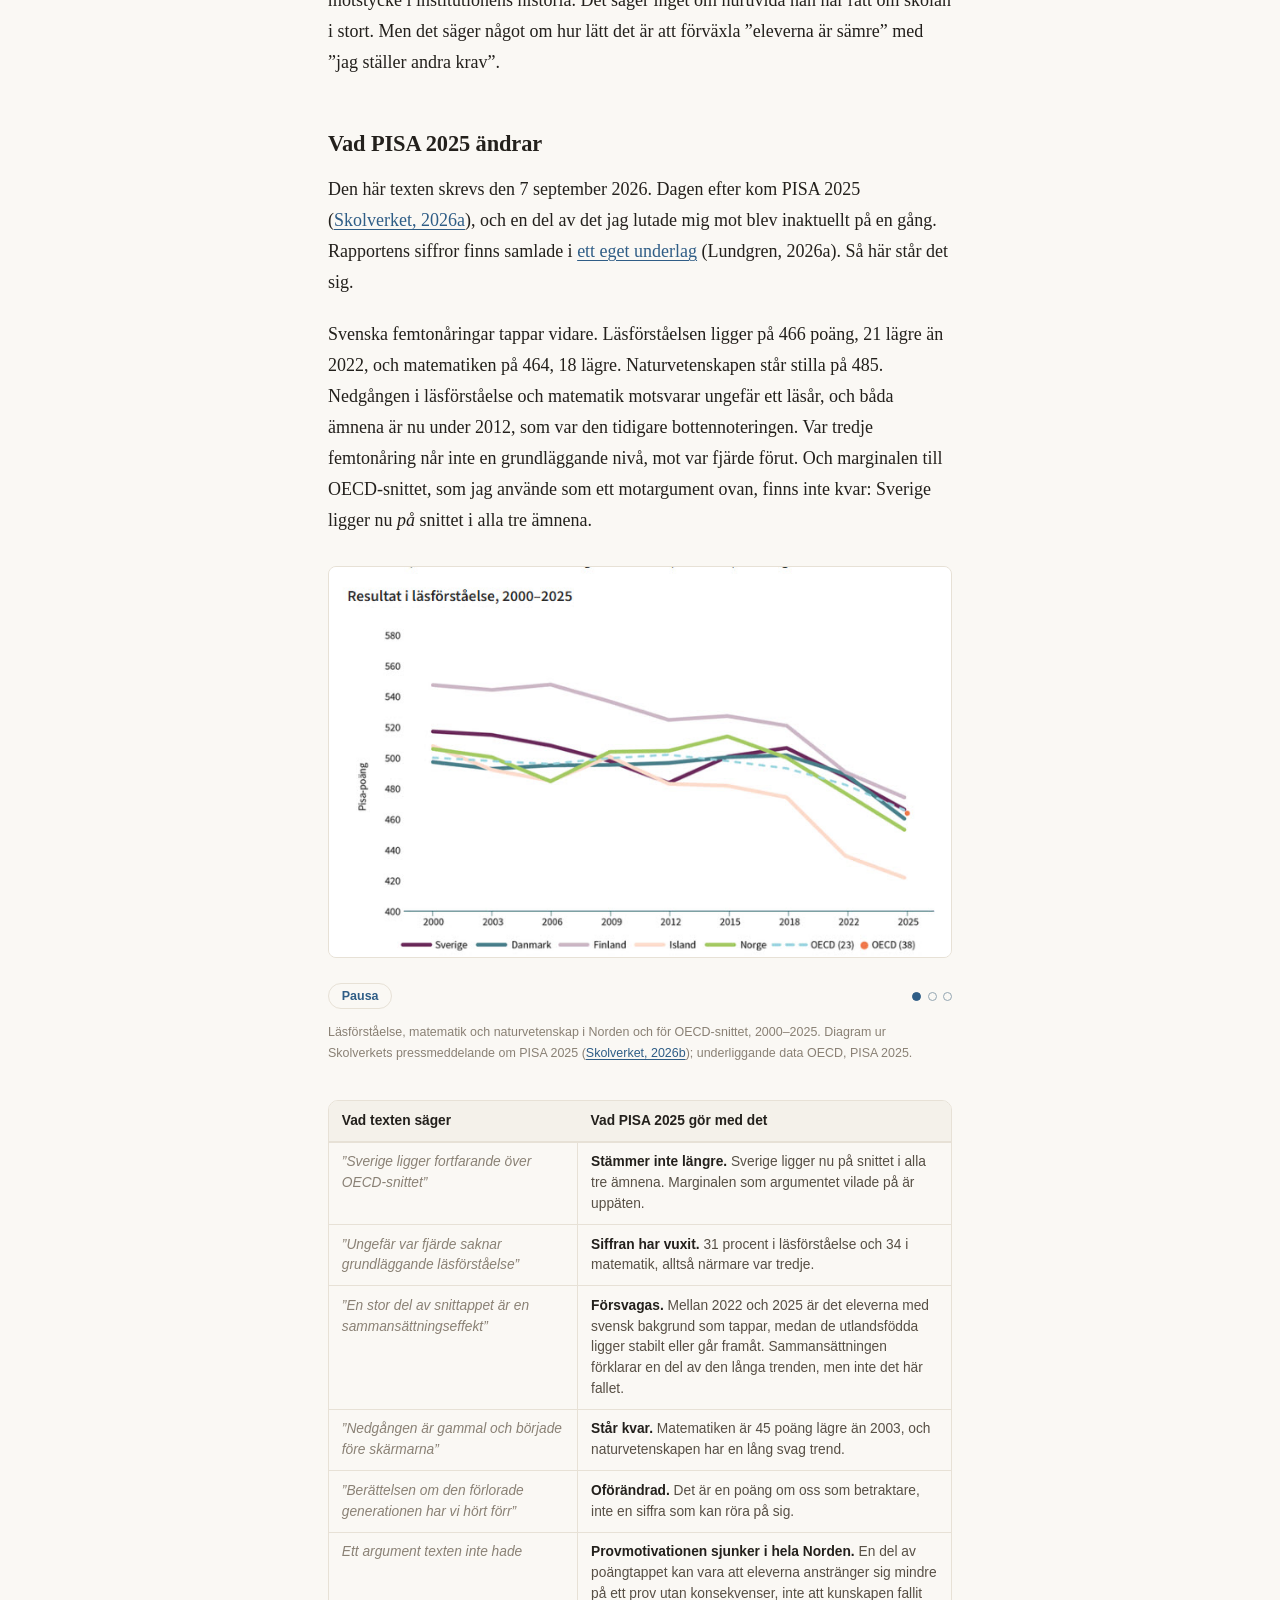
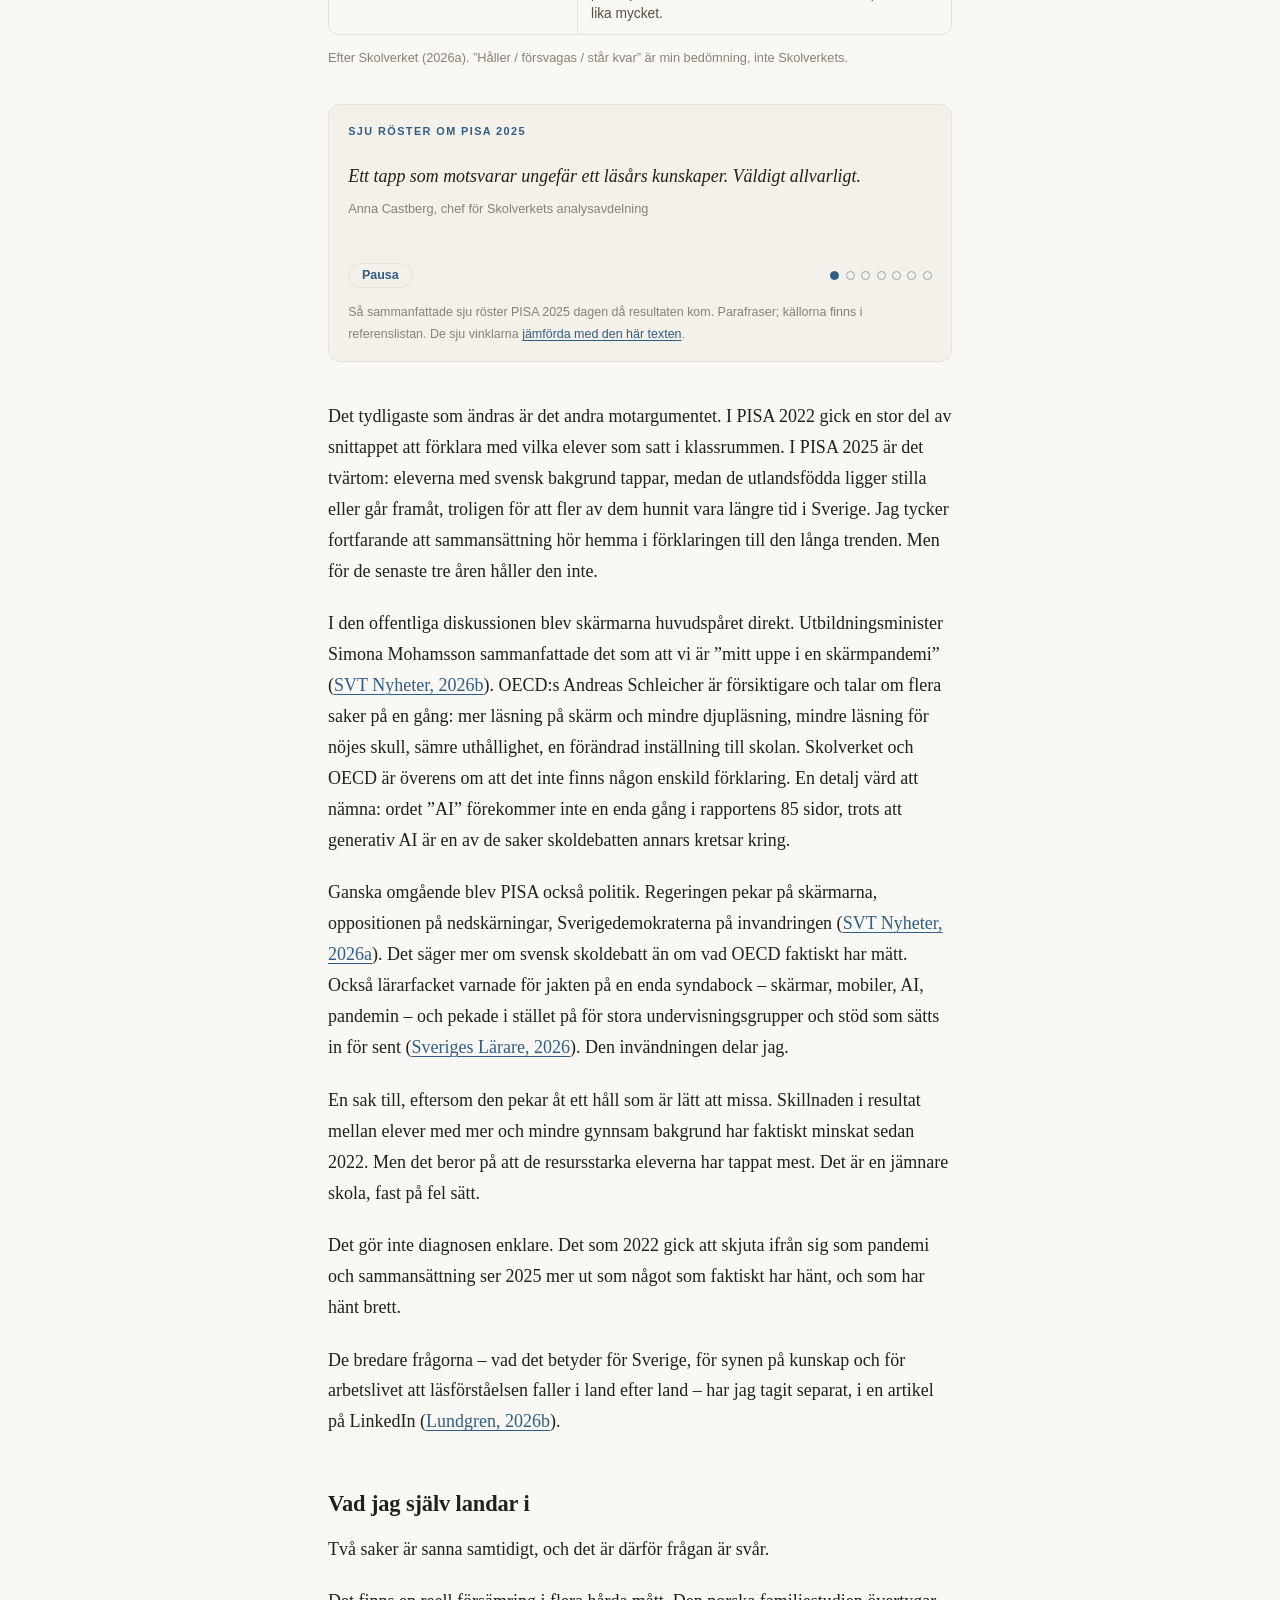
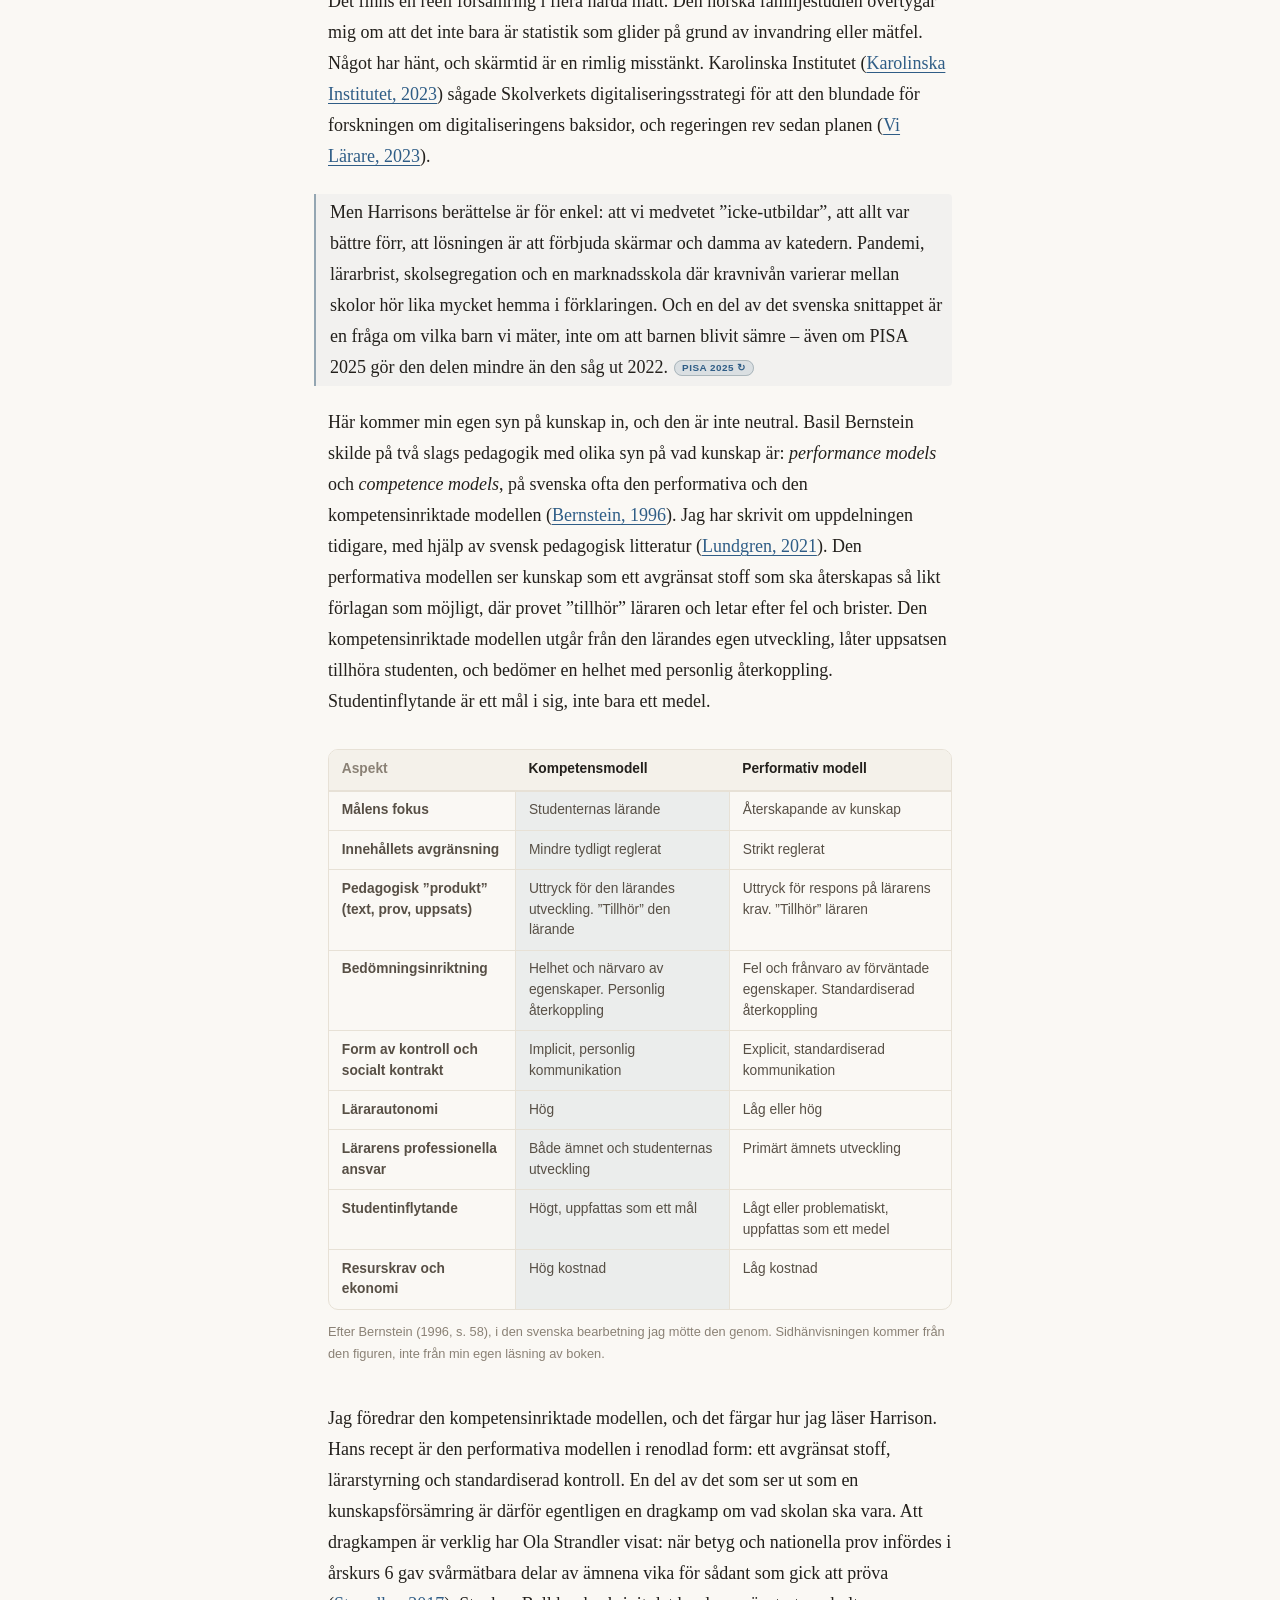
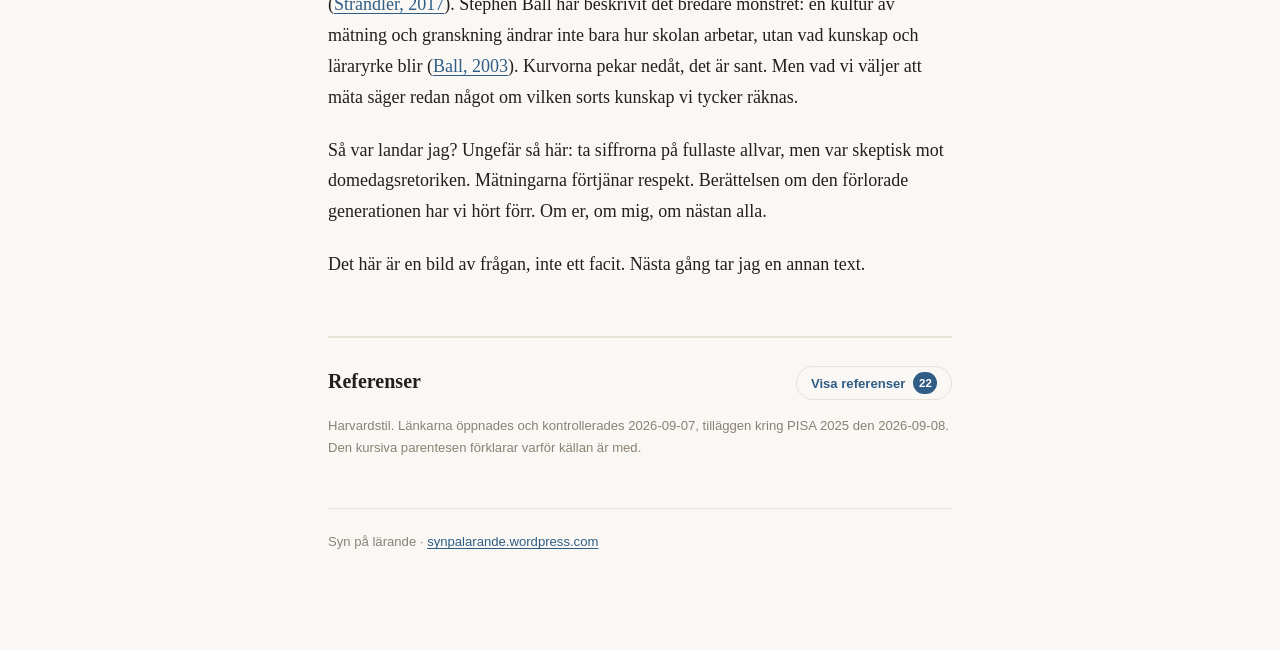
==== commit d28b5825: "Enhance index.html and styles.css with gloss explanations for key terms - Updated index.html to incl" ====
--- a/synpalarande/Nr1/index.html
+++ b/synpalarande/Nr1/index.html
@@ -82,11 +82,22 @@
     <p>Och så den studie som är svårast att vifta bort. Två norska forskare gick
     igenom mönstringsresultat för runt 730 000 värnpliktiga
     (<a href="https://doi.org/10.1073/pnas.1718793115" target="_blank" rel="noopener">Bratsberg &amp; Rogeberg, 2018</a>)
-    och fann att den långa uppgången i testresultat vände nedåt för årskullen
-    född 1975. Det intressanta är att nedgången syns <em>mellan bröder i samma
-    familj</em>. Det utesluter både invandring och att det skulle vara
-    &rdquo;andra sorters&rdquo; föräldrar som får barn. Något i miljön har
-    förändrats, och mest i matematik och abstrakt resonemang.</p>
+    och fann att den långa uppgången i <span class="gloss" tabindex="0">testresultat<span
+    class="gloss__pop" role="tooltip">Resultaten på det kognitiva prov som nästan alla
+    norskfödda män gjorde vid mönstringen, 18&ndash;19 år gamla. Provet mäter allmän
+    problemlösning &ndash; räkning, ordförståelse och figurresonemang &ndash; och har
+    använts i stort sett oförändrat sedan 1950-talet, vilket gör årskullarna
+    jämförbara.</span></span> vände nedåt för årskullen född 1975. Det intressanta är att
+    <span class="gloss" tabindex="0">nedgången syns <em>mellan bröder i samma familj</em><span
+    class="gloss__pop" role="tooltip">Enskilda syskon skiljer sig förstås åt i läggning
+    och begåvning. Men studien jämför inte ett brödrapar &ndash; den väger samman
+    hundratusentals syskon och ser bara på variationen inom familjer. Slumpen mellan
+    bröder tar ut sig; kvar blir sambandet mellan födelseår och resultat. Effekten av
+    födelseordning räknas bort för sig. Att lillebror ändå presterar lägre än storebror
+    pekar på miljön, inte generna &ndash; och nedgången inom familjer är nästan lika stor
+    som i befolkningen totalt.</span></span>. Det utesluter både invandring och att det
+    skulle vara &rdquo;andra sorters&rdquo; föräldrar som får barn. Något i miljön har
+    förändrats.</p>
 
     <p>Så nej. Det här är inte bara en synvilla.</p>
 
@@ -731,6 +742,13 @@
         <p>Varje avsnitt och varje referens har ett stabilt id, så att en
         enskild del av texten går att länka direkt till.</p>
       </div>
+      <div class="tech-card">
+        <h4>Två ord har en förklaring</h4>
+        <p>Uttrycket &rdquo;testresultat&rdquo; och resonemanget om bröder i den
+        norska studien har en kort förklaring som visas när man hovrar över den
+        prickade understrykningen, eller når den med tangentbordet. Ren CSS, ingen
+        JavaScript.</p>
+      </div>
     </div>
 
     <h3>Metoden</h3>
--- a/synpalarande/Nr1/styles.css
+++ b/synpalarande/Nr1/styles.css
@@ -726,3 +726,61 @@
     transition: none;
   }
 }
+
+/* Ordförklaringar (visas vid hovring eller tangentbordsfokus) */
+.gloss {
+  position: relative;
+  text-decoration: underline dotted;
+  text-decoration-thickness: 1px;
+  text-underline-offset: 0.18em;
+  text-decoration-color: var(--ink-faint);
+  cursor: help;
+}
+
+.gloss__pop {
+  position: absolute;
+  left: 0;
+  top: calc(100% + 0.4rem);
+  z-index: 30;
+  width: max-content;
+  max-width: min(22rem, 78vw);
+  padding: 0.7rem 0.85rem;
+  background: var(--surface);
+  border: 1px solid var(--rule);
+  border-radius: 9px;
+  box-shadow: 0 10px 30px rgba(0, 0, 0, 0.2);
+  font-family: -apple-system, BlinkMacSystemFont, "Segoe UI", Roboto, Helvetica, Arial, sans-serif;
+  font-size: 0.86rem;
+  font-style: normal;
+  font-weight: 400;
+  line-height: 1.5;
+  letter-spacing: normal;
+  color: var(--ink-soft);
+  opacity: 0;
+  visibility: hidden;
+  transition: opacity 0.14s ease;
+}
+
+.gloss:hover .gloss__pop,
+.gloss:focus .gloss__pop,
+.gloss:focus-visible .gloss__pop {
+  opacity: 1;
+  visibility: visible;
+}
+
+/* På smal skärm: visa förklaringen som ett fält längst ned, aldrig beskuret */
+@media (max-width: 34rem) {
+  .gloss__pop {
+    position: fixed;
+    left: 1.1rem;
+    right: 1.1rem;
+    top: auto;
+    bottom: 1.1rem;
+    width: auto;
+    max-width: none;
+  }
+}
+
+@media (prefers-reduced-motion: reduce) {
+  .gloss__pop { transition: none; }
+}
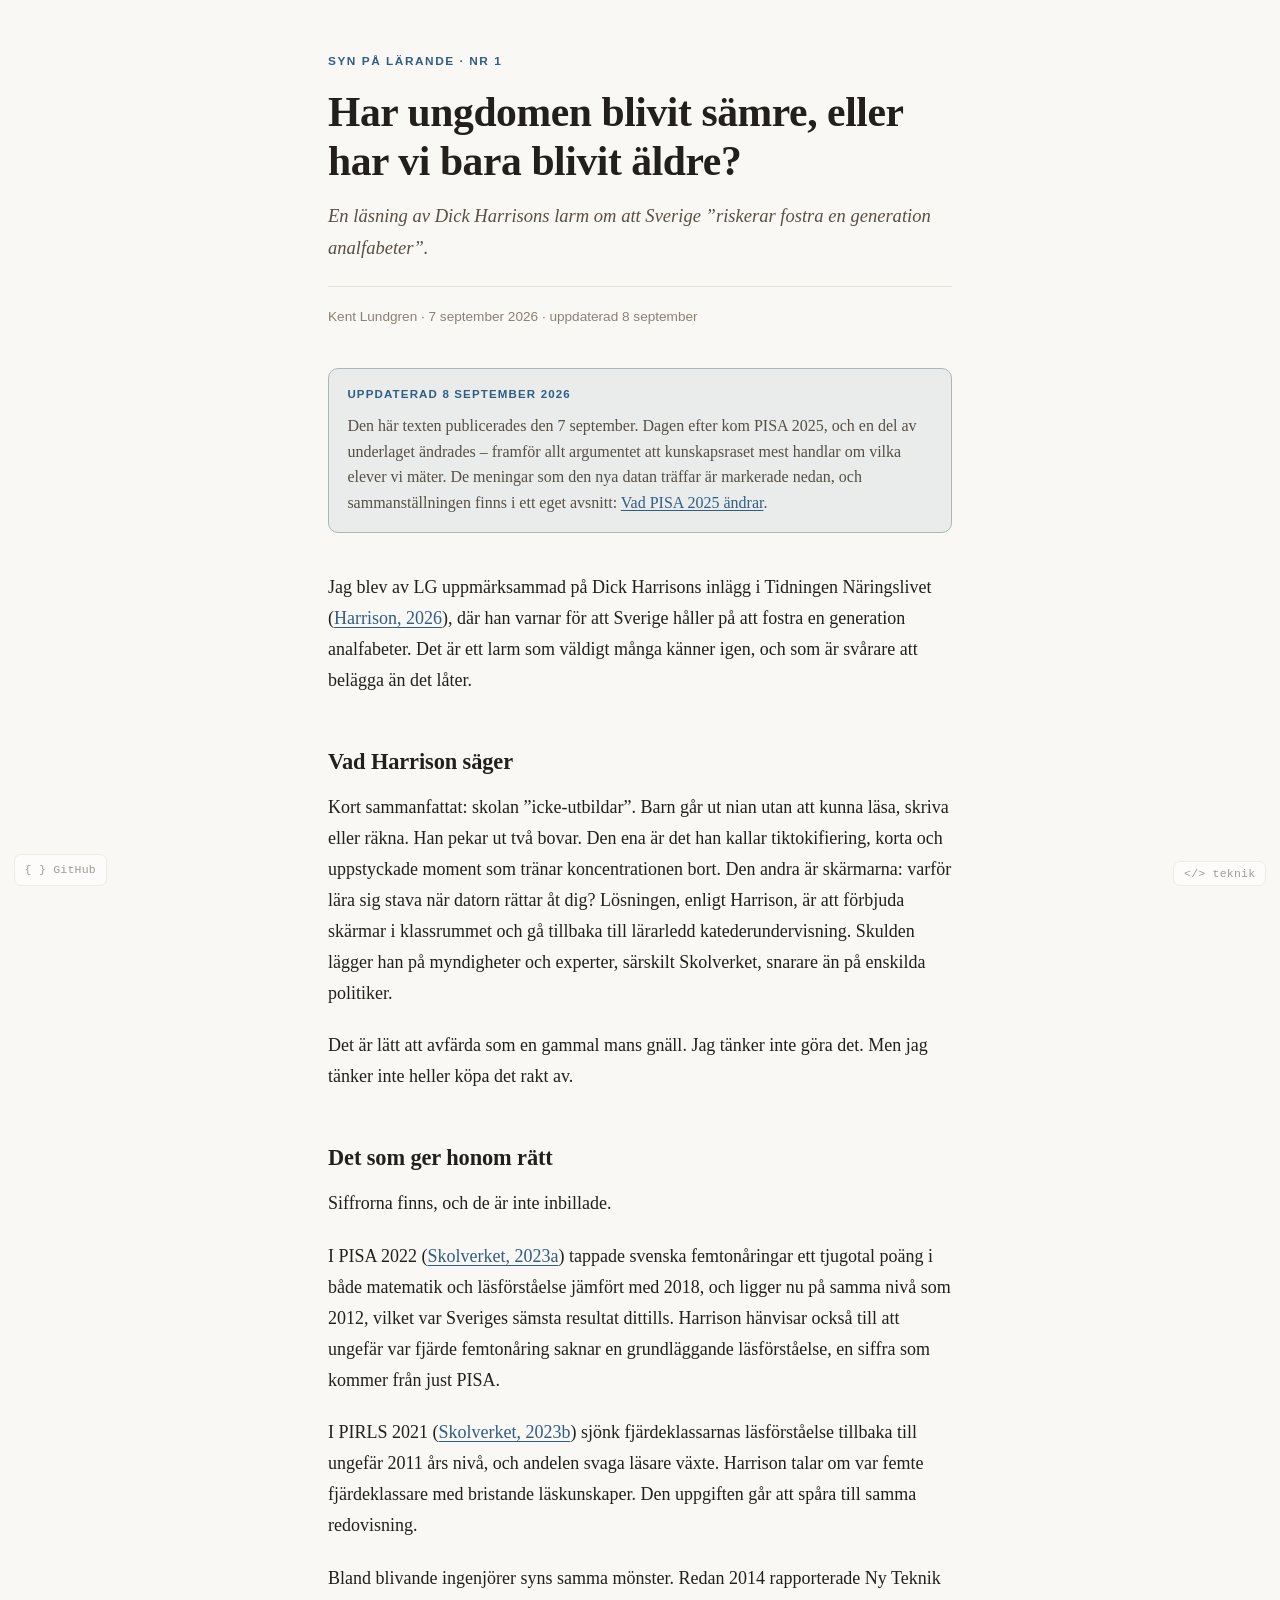
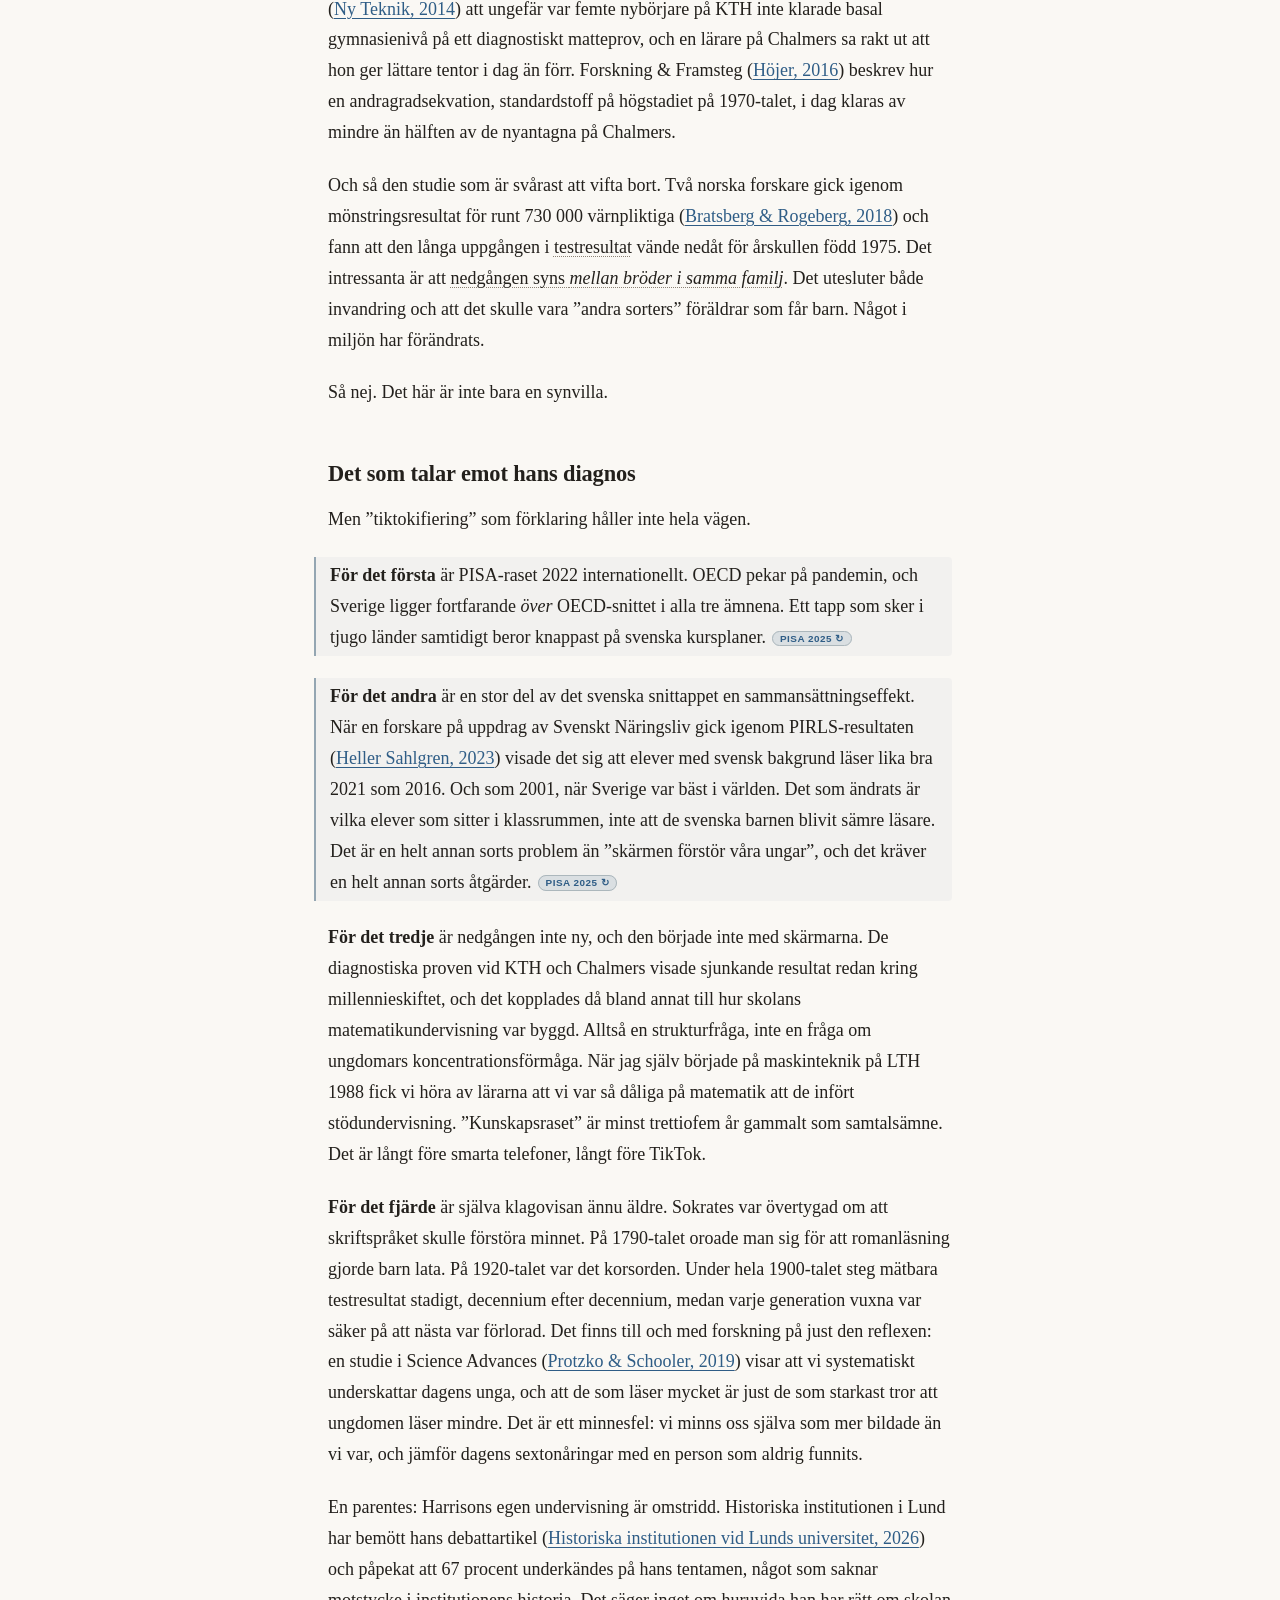
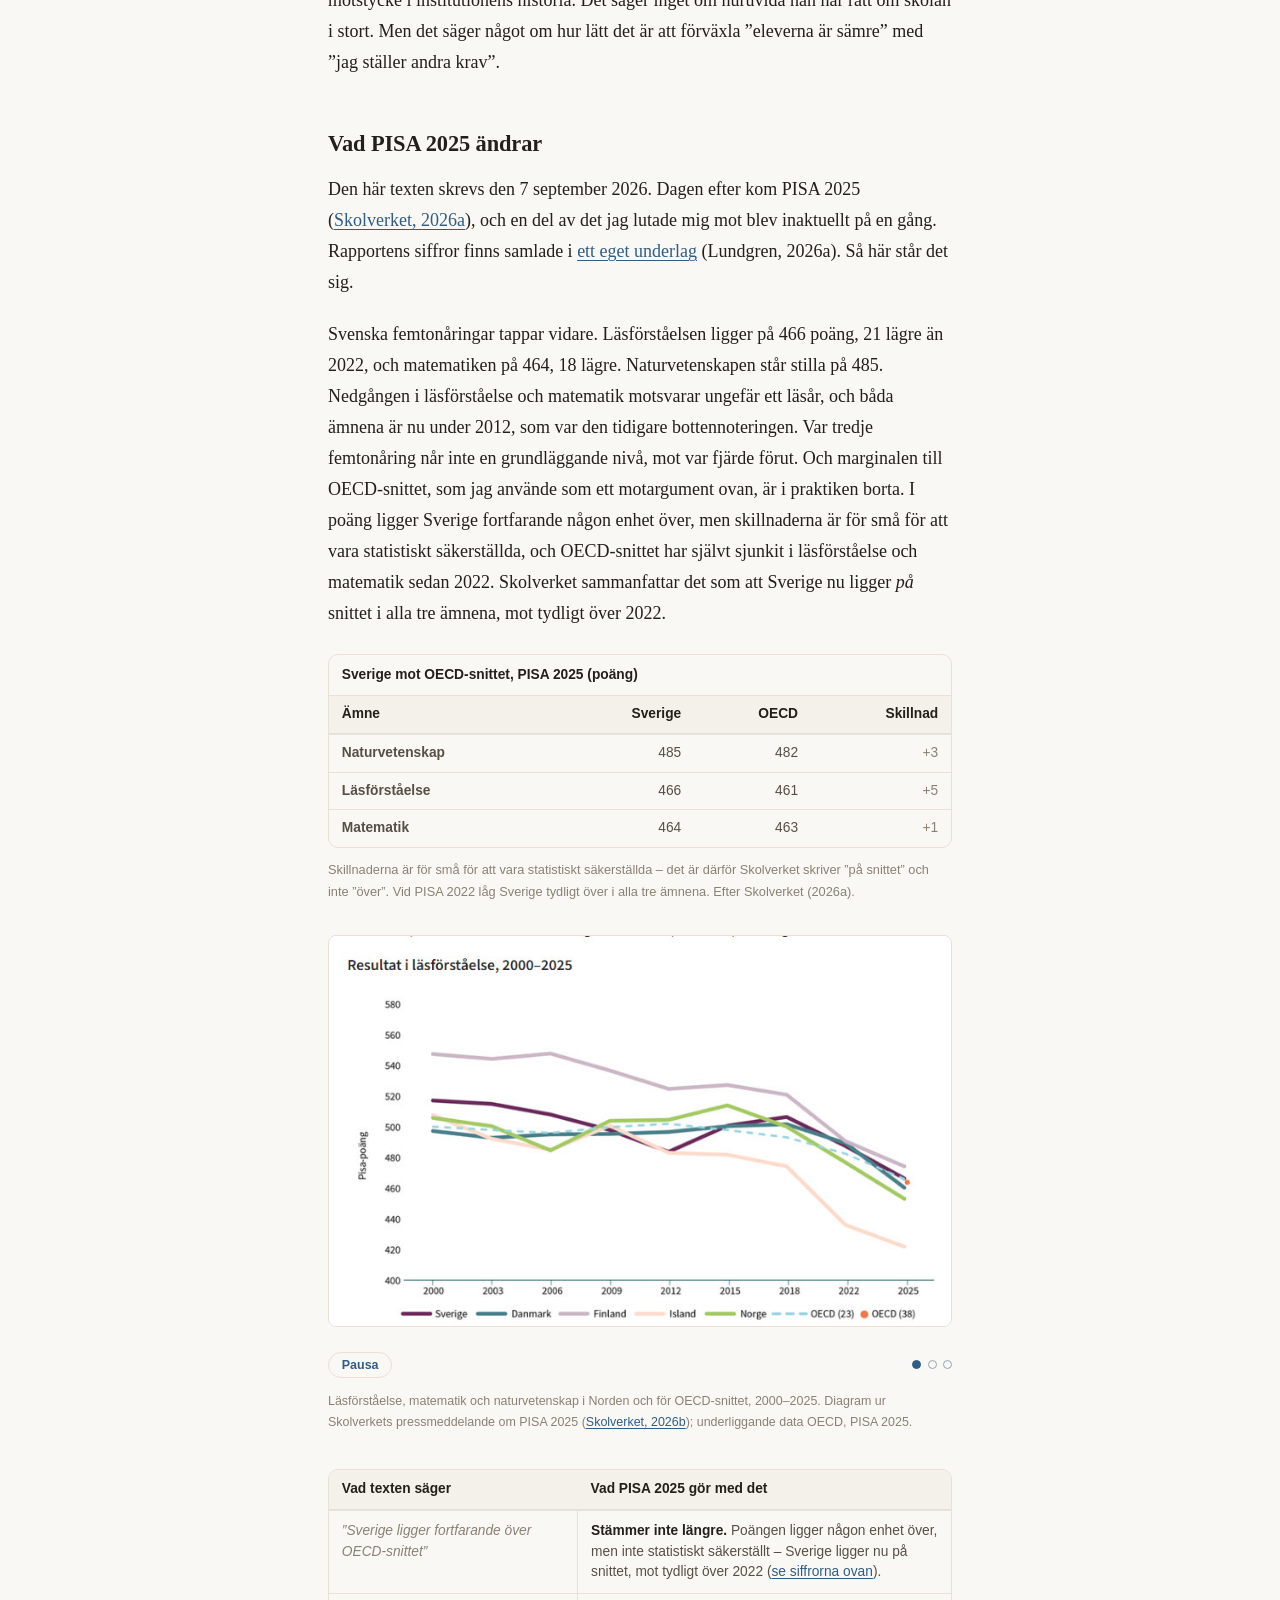
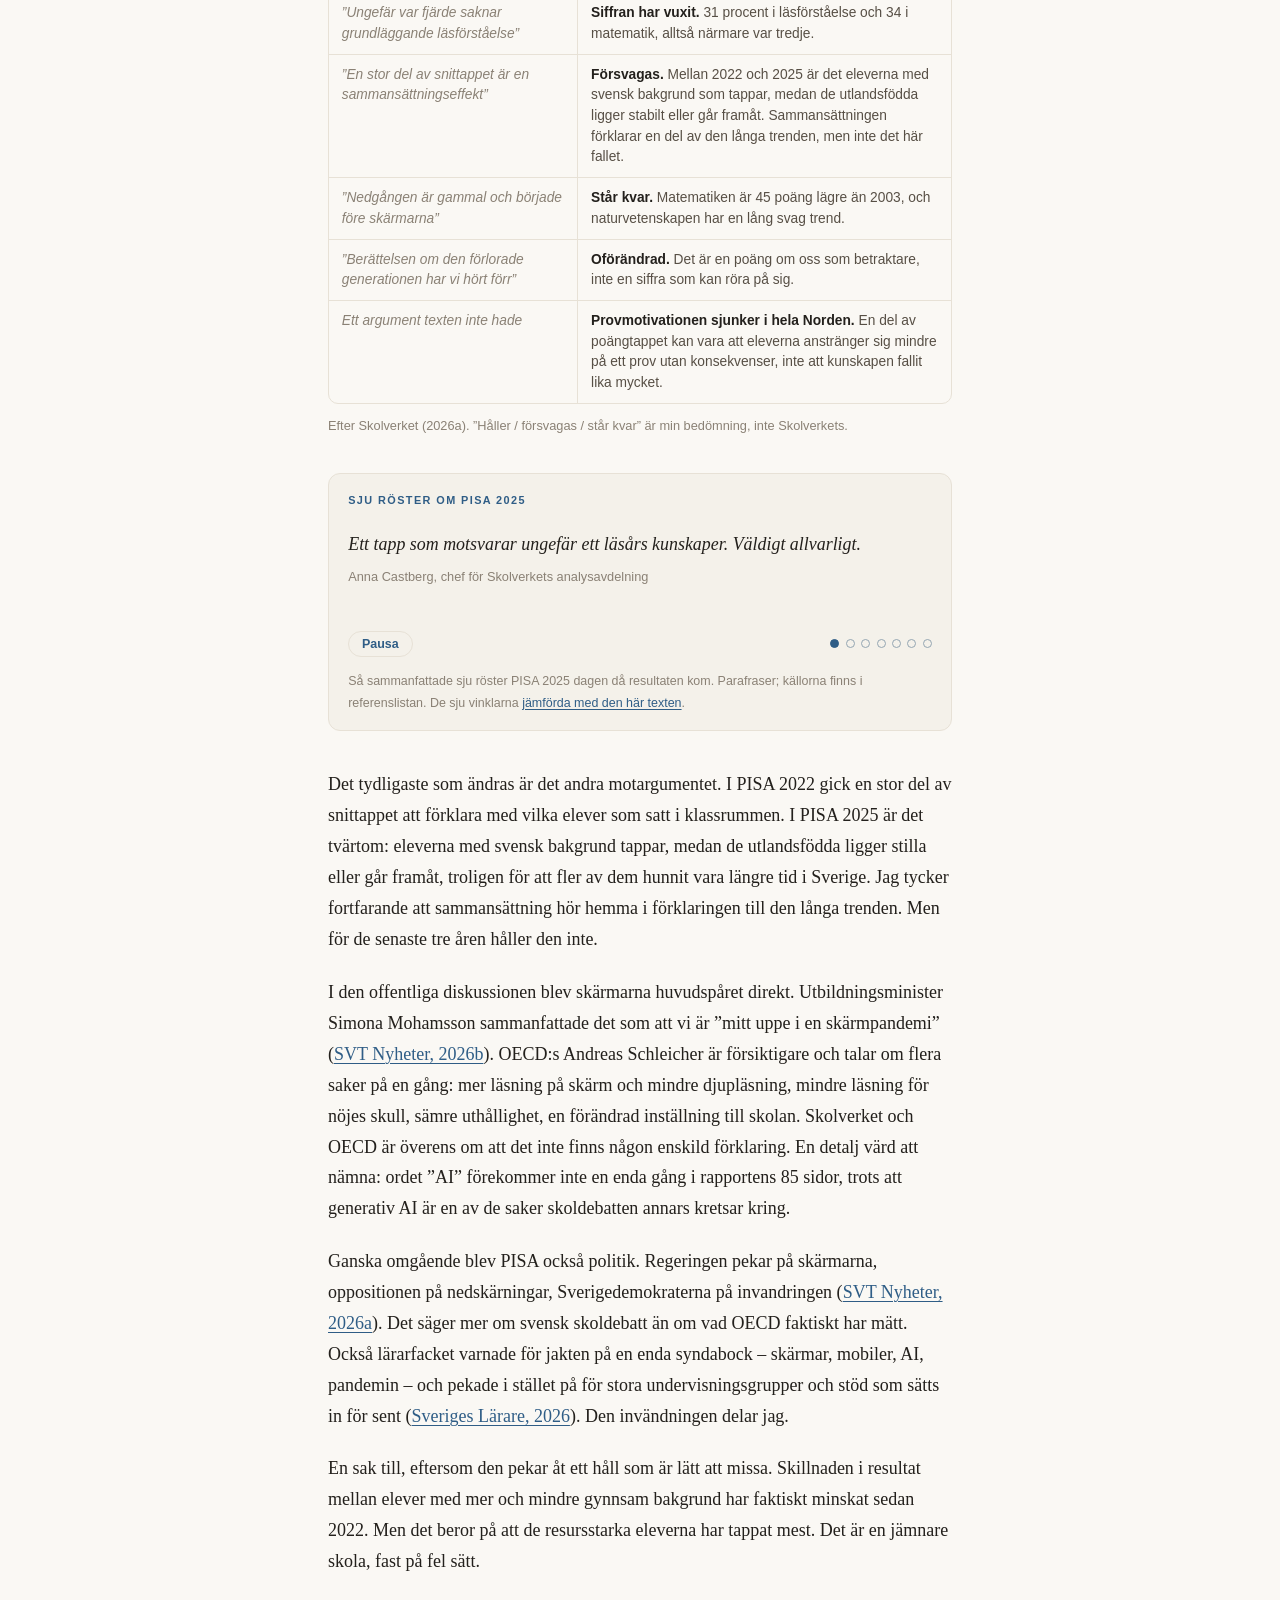
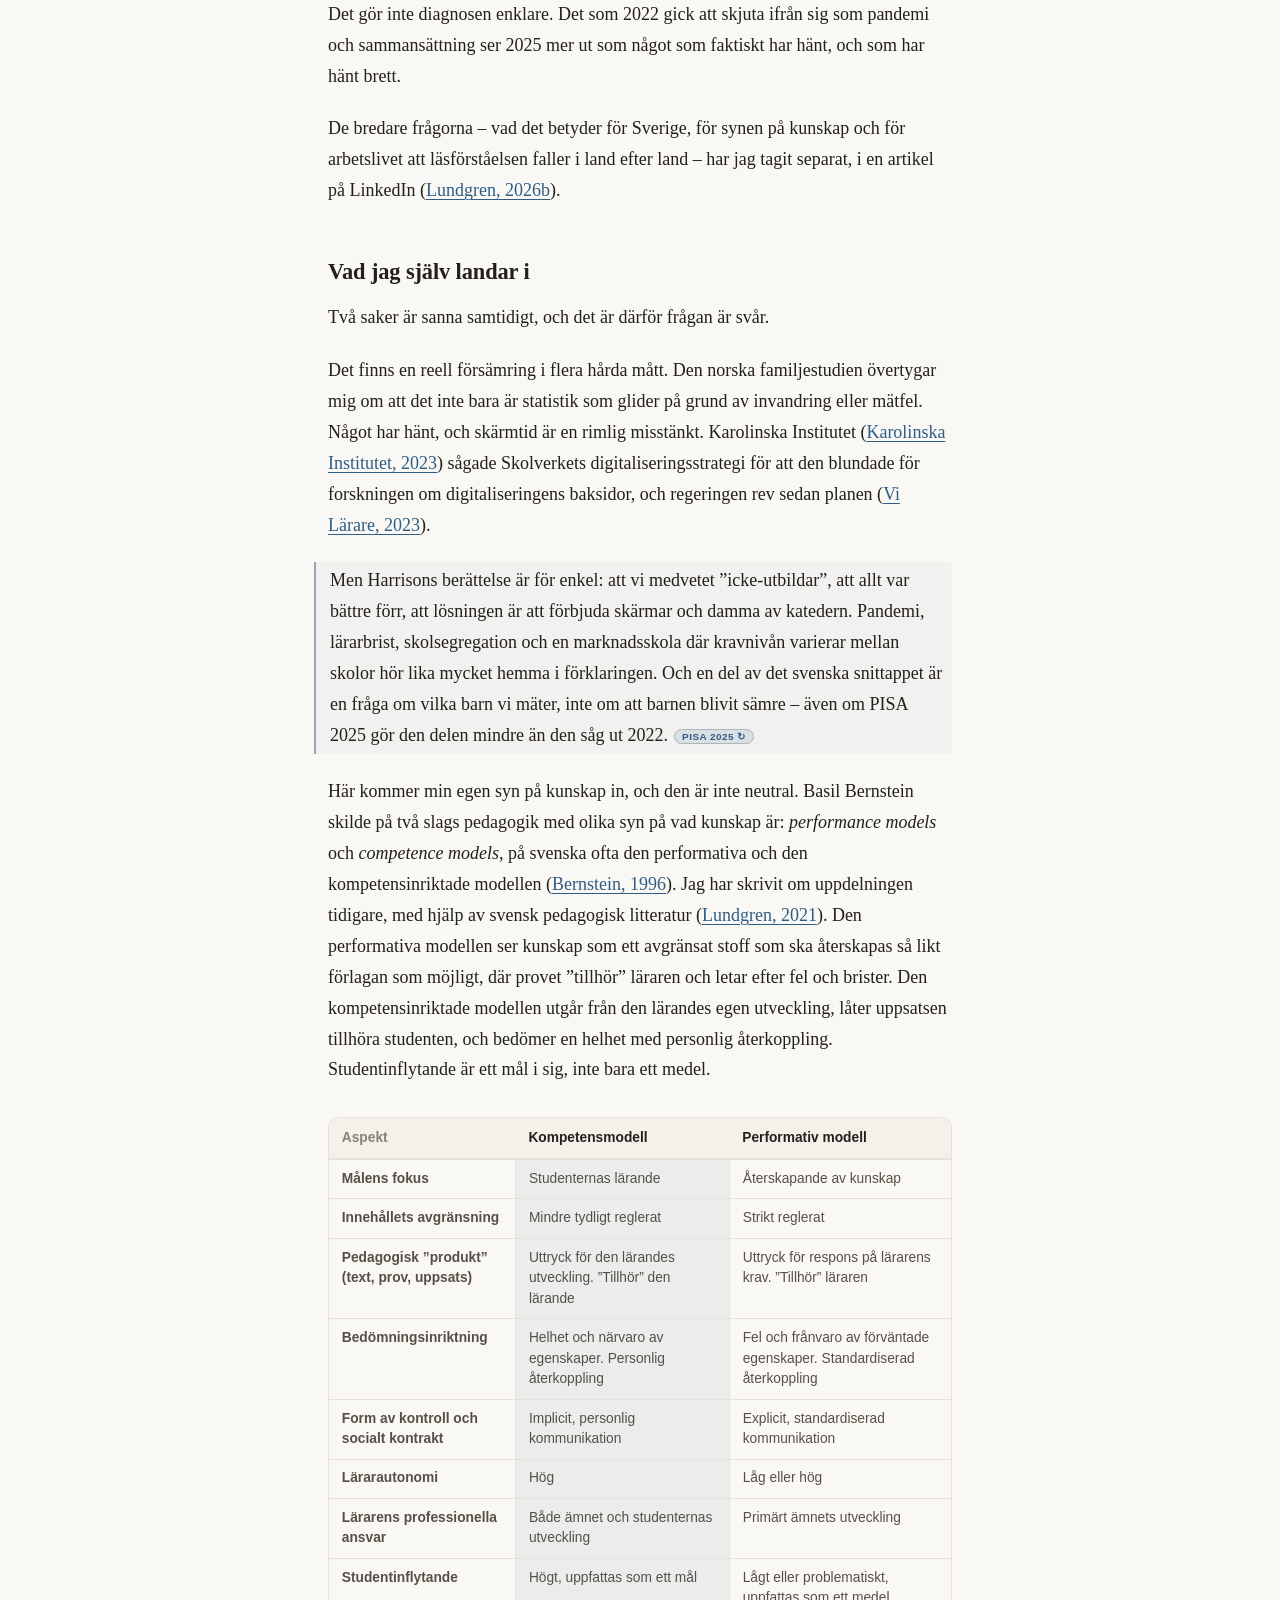
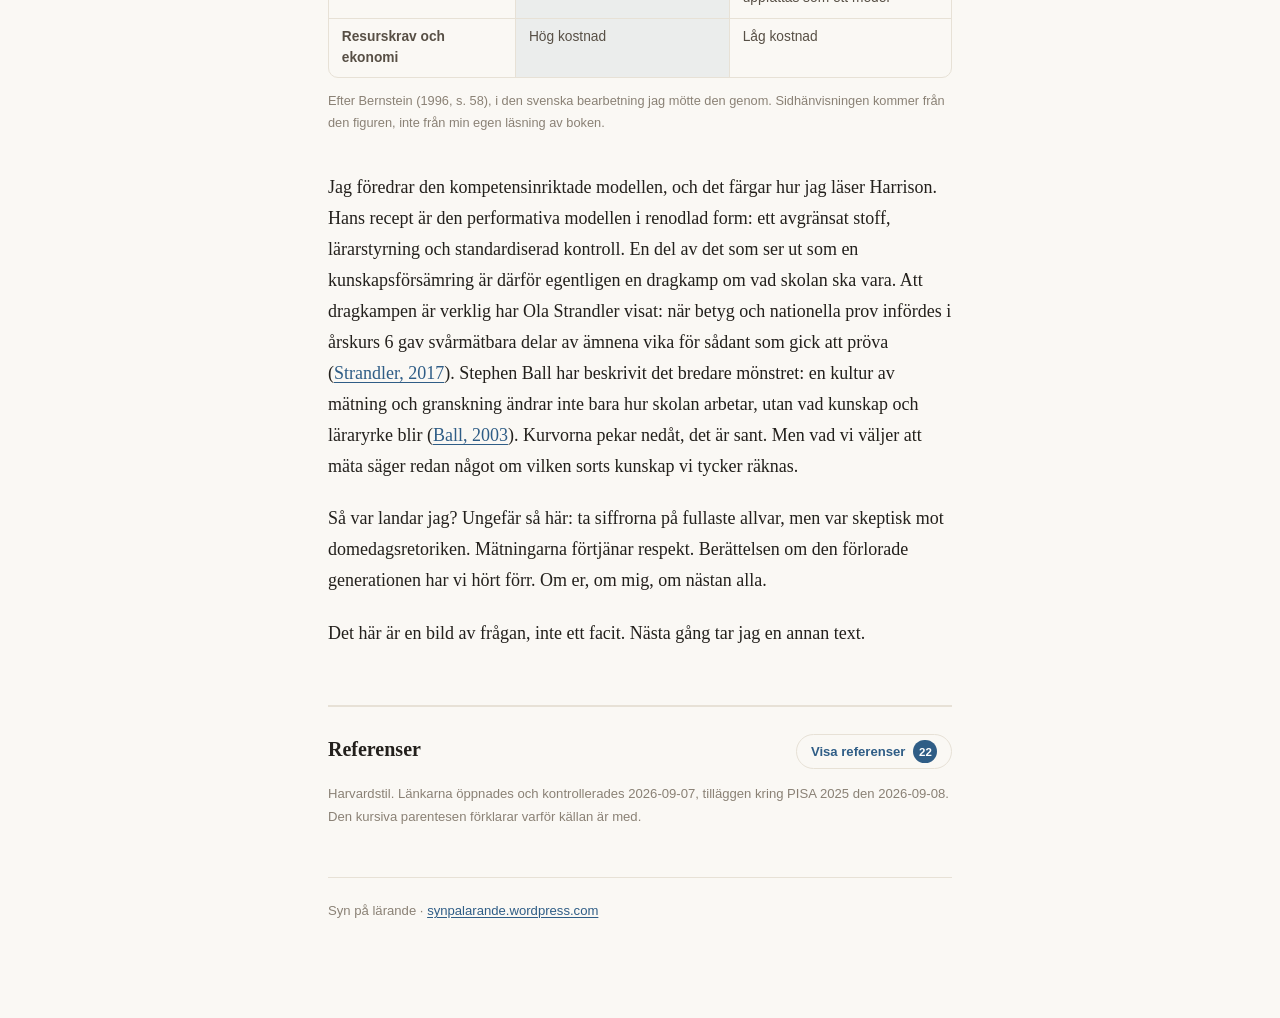
==== commit 9d1807fe: "Update index.html and styles.css to reflect PISA 2025 findings and improve data presentation - Revis" ====
--- a/synpalarande/Nr1/index.html
+++ b/synpalarande/Nr1/index.html
@@ -89,13 +89,15 @@
     använts i stort sett oförändrat sedan 1950-talet, vilket gör årskullarna
     jämförbara.</span></span> vände nedåt för årskullen född 1975. Det intressanta är att
     <span class="gloss" tabindex="0">nedgången syns <em>mellan bröder i samma familj</em><span
-    class="gloss__pop" role="tooltip">Enskilda syskon skiljer sig förstås åt i läggning
-    och begåvning. Men studien jämför inte ett brödrapar &ndash; den väger samman
-    hundratusentals syskon och ser bara på variationen inom familjer. Slumpen mellan
-    bröder tar ut sig; kvar blir sambandet mellan födelseår och resultat. Effekten av
-    födelseordning räknas bort för sig. Att lillebror ändå presterar lägre än storebror
-    pekar på miljön, inte generna &ndash; och nedgången inom familjer är nästan lika stor
-    som i befolkningen totalt.</span></span>. Det utesluter både invandring och att det
+    class="gloss__pop" role="tooltip">Enskilda syskon skiljer sig förstås åt. Men studien
+    jämför inte ett brödrapar &ndash; den väger samman hundratusentals, ser bara på
+    variationen inom familjer, och räknar bort födelseordning för sig. Slumpen mellan
+    bröder tar ut sig; kvar blir att senare födda presterar något lägre, och nedgången
+    inom familjer är nästan lika stor som i befolkningen totalt. Det pekar på miljön,
+    inte generna. Men &rdquo;miljö&rdquo; är brett &ndash; studien skiljer inte sämre
+    förmåga från att yngre årskullar anstränger sig mindre på ett prov utan konsekvenser.
+    PISA 2025 pekar på det senare: nordiska 15-åringar uppger mindre kraft på provet än
+    2018 och 2022.</span></span>. Det utesluter både invandring och att det
     skulle vara &rdquo;andra sorters&rdquo; föräldrar som får barn. Något i miljön har
     förändrats.</p>
 
@@ -165,8 +167,35 @@
     485. Nedgången i läsförståelse och matematik motsvarar ungefär ett läsår, och båda
     ämnena är nu under 2012, som var den tidigare bottennoteringen. Var tredje
     femtonåring når inte en grundläggande nivå, mot var fjärde förut. Och marginalen
-    till OECD-snittet, som jag använde som ett motargument ovan, finns inte kvar:
-    Sverige ligger nu <em>på</em> snittet i alla tre ämnena.</p>
+    till OECD-snittet, som jag använde som ett motargument ovan, är i praktiken borta.
+    I poäng ligger Sverige fortfarande någon enhet över, men skillnaderna är för små
+    för att vara statistiskt säkerställda, och OECD-snittet har självt sjunkit i
+    läsförståelse och matematik sedan 2022. Skolverket sammanfattar det som att
+    Sverige nu ligger <em>på</em> snittet i alla tre ämnena, mot tydligt över 2022.</p>
+
+    <figure class="oecd-jmf" id="oecd-jmf">
+      <div class="oecd-jmf__scroll">
+        <table>
+          <caption>Sverige mot OECD-snittet, PISA 2025 (poäng)</caption>
+          <thead>
+            <tr>
+              <th scope="col">Ämne</th>
+              <th scope="col">Sverige</th>
+              <th scope="col">OECD</th>
+              <th scope="col">Skillnad</th>
+            </tr>
+          </thead>
+          <tbody>
+            <tr><th scope="row">Naturvetenskap</th><td>485</td><td>482</td><td>+3</td></tr>
+            <tr><th scope="row">Läsförståelse</th><td>466</td><td>461</td><td>+5</td></tr>
+            <tr><th scope="row">Matematik</th><td>464</td><td>463</td><td>+1</td></tr>
+          </tbody>
+        </table>
+      </div>
+      <figcaption>Skillnaderna är för små för att vara statistiskt säkerställda &ndash;
+      det är därför Skolverket skriver &rdquo;på snittet&rdquo; och inte &rdquo;över&rdquo;.
+      Vid PISA 2022 låg Sverige tydligt över i alla tre ämnena. Efter Skolverket (2026a).</figcaption>
+    </figure>
 
     <figure class="slides" aria-label="PISA-resultat i Norden 2000&ndash;2025">
       <ul class="slides__list" id="slidesList">
@@ -205,8 +234,9 @@
           <tbody>
             <tr>
               <td>&rdquo;Sverige ligger fortfarande över OECD-snittet&rdquo;</td>
-              <td><b>Stämmer inte längre.</b> Sverige ligger nu på snittet i alla tre
-              ämnena. Marginalen som argumentet vilade på är uppäten.</td>
+              <td><b>Stämmer inte längre.</b> Poängen ligger någon enhet över, men inte
+              statistiskt säkerställt &ndash; Sverige ligger nu på snittet, mot tydligt
+              över 2022 (<a href="#oecd-jmf">se siffrorna ovan</a>).</td>
             </tr>
             <tr>
               <td>&rdquo;Ungefär var fjärde saknar grundläggande läsförståelse&rdquo;</td>
--- a/synpalarande/Nr1/styles.css
+++ b/synpalarande/Nr1/styles.css
@@ -493,6 +493,74 @@
   color: var(--ink-faint);
 }
 
+/* Sverige mot OECD-snittet: liten sifferruta som möter invändningen
+   "men Sverige ligger ju över snittet" med de faktiska talen */
+.oecd-jmf { margin: 1.6rem 0 2rem; }
+
+.oecd-jmf__scroll {
+  overflow-x: auto;
+  -webkit-overflow-scrolling: touch;
+  border: 1px solid var(--rule);
+  border-radius: 10px;
+}
+
+.oecd-jmf table {
+  border-collapse: collapse;
+  width: 100%;
+  min-width: 20rem;
+  font-family: -apple-system, BlinkMacSystemFont, "Segoe UI", Roboto, Helvetica, Arial, sans-serif;
+  font-size: 0.86rem;
+  line-height: 1.5;
+}
+
+.oecd-jmf caption {
+  caption-side: top;
+  text-align: left;
+  font-weight: 700;
+  color: var(--ink);
+  padding: 0.6rem 0.8rem;
+  border-bottom: 1px solid var(--rule);
+}
+
+.oecd-jmf thead th {
+  background: var(--card);
+  text-align: right;
+  font-weight: 700;
+  color: var(--ink);
+  padding: 0.5rem 0.8rem;
+  border-bottom: 2px solid var(--rule);
+}
+
+.oecd-jmf thead th:first-child { text-align: left; }
+
+.oecd-jmf tbody th {
+  text-align: left;
+  font-weight: 600;
+  color: var(--ink-soft);
+  padding: 0.5rem 0.8rem;
+  border-bottom: 1px solid var(--rule);
+}
+
+.oecd-jmf tbody td {
+  padding: 0.5rem 0.8rem;
+  text-align: right;
+  font-variant-numeric: tabular-nums;
+  color: var(--ink-soft);
+  border-bottom: 1px solid var(--rule);
+}
+
+.oecd-jmf tbody tr:last-child th,
+.oecd-jmf tbody tr:last-child td { border-bottom: none; }
+
+.oecd-jmf tbody td:last-child { color: var(--ink-faint); }
+
+.oecd-jmf figcaption {
+  margin-top: 0.7rem;
+  font-family: -apple-system, BlinkMacSystemFont, "Segoe UI", Roboto, Helvetica, Arial, sans-serif;
+  font-size: 0.8rem;
+  color: var(--ink-faint);
+}
+
 /* Skylt: sju röster */
 .voices {
   margin: 2rem 0 2.4rem;
